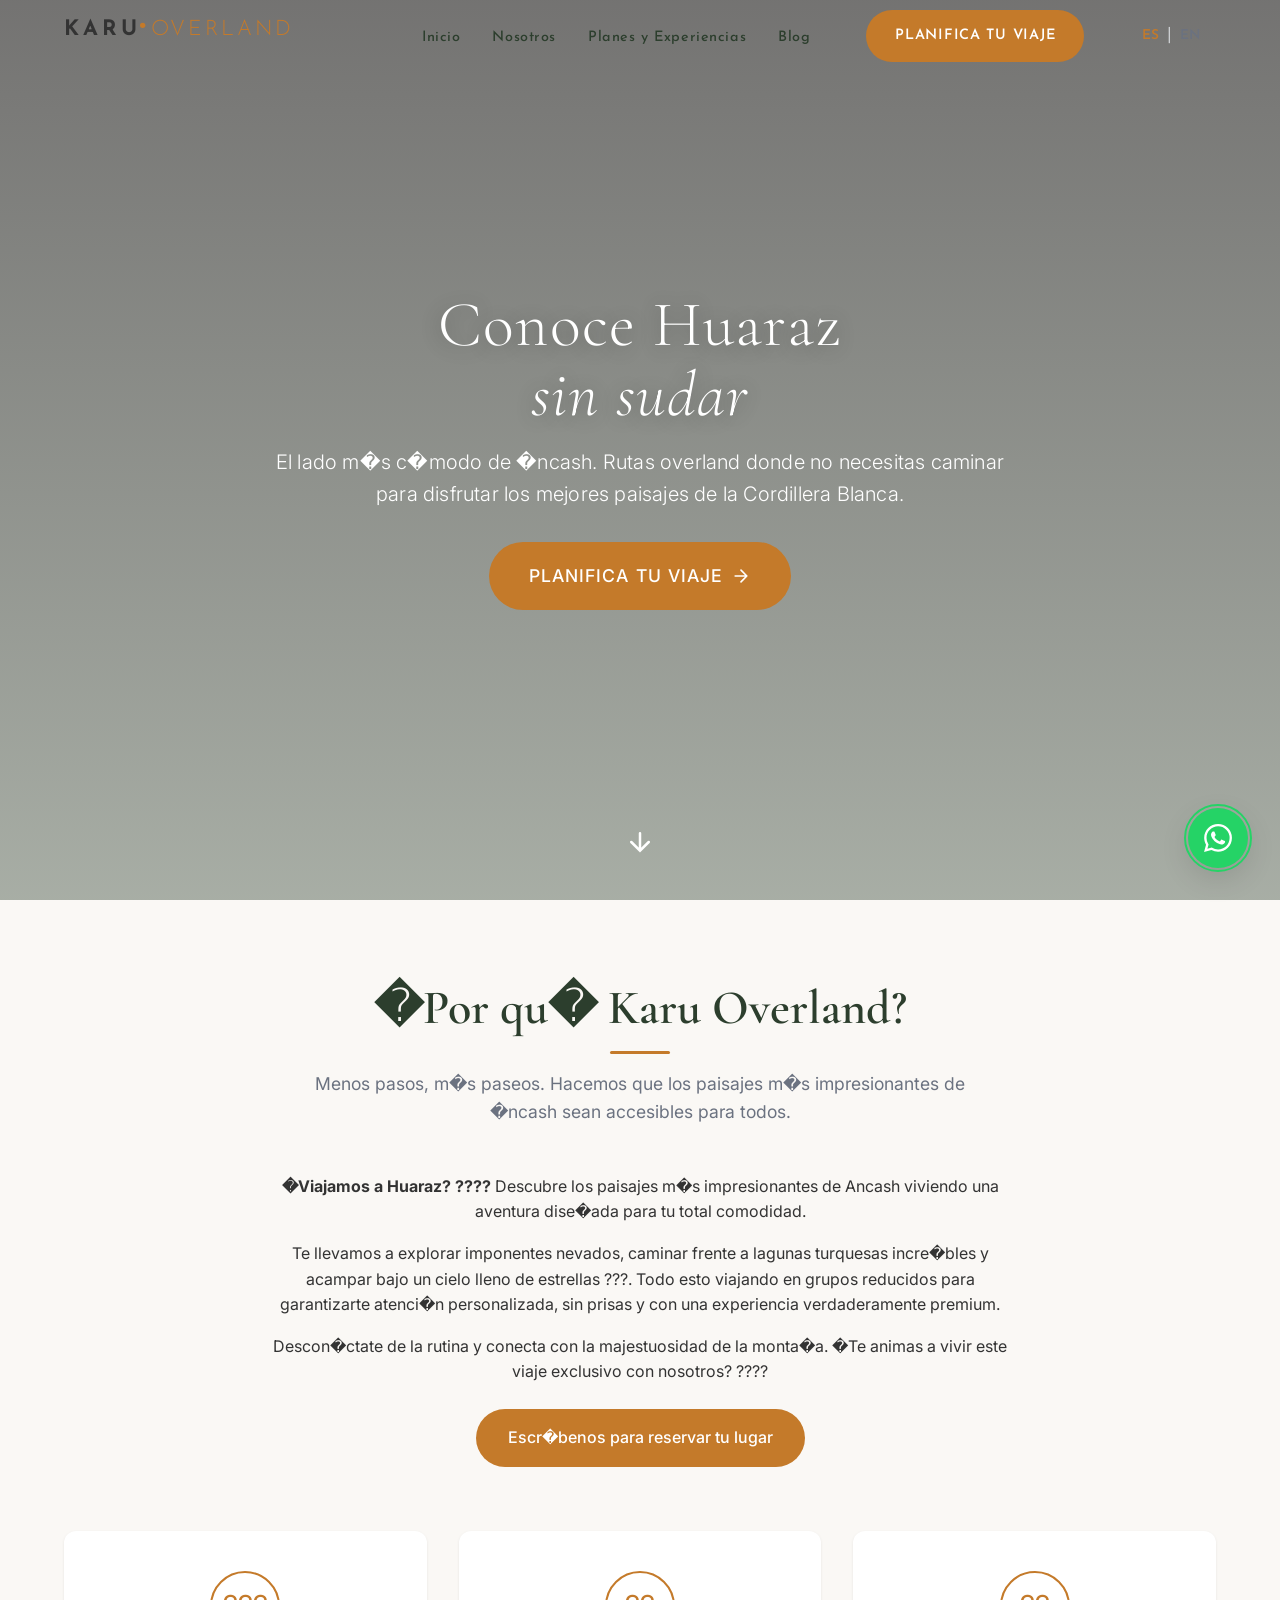
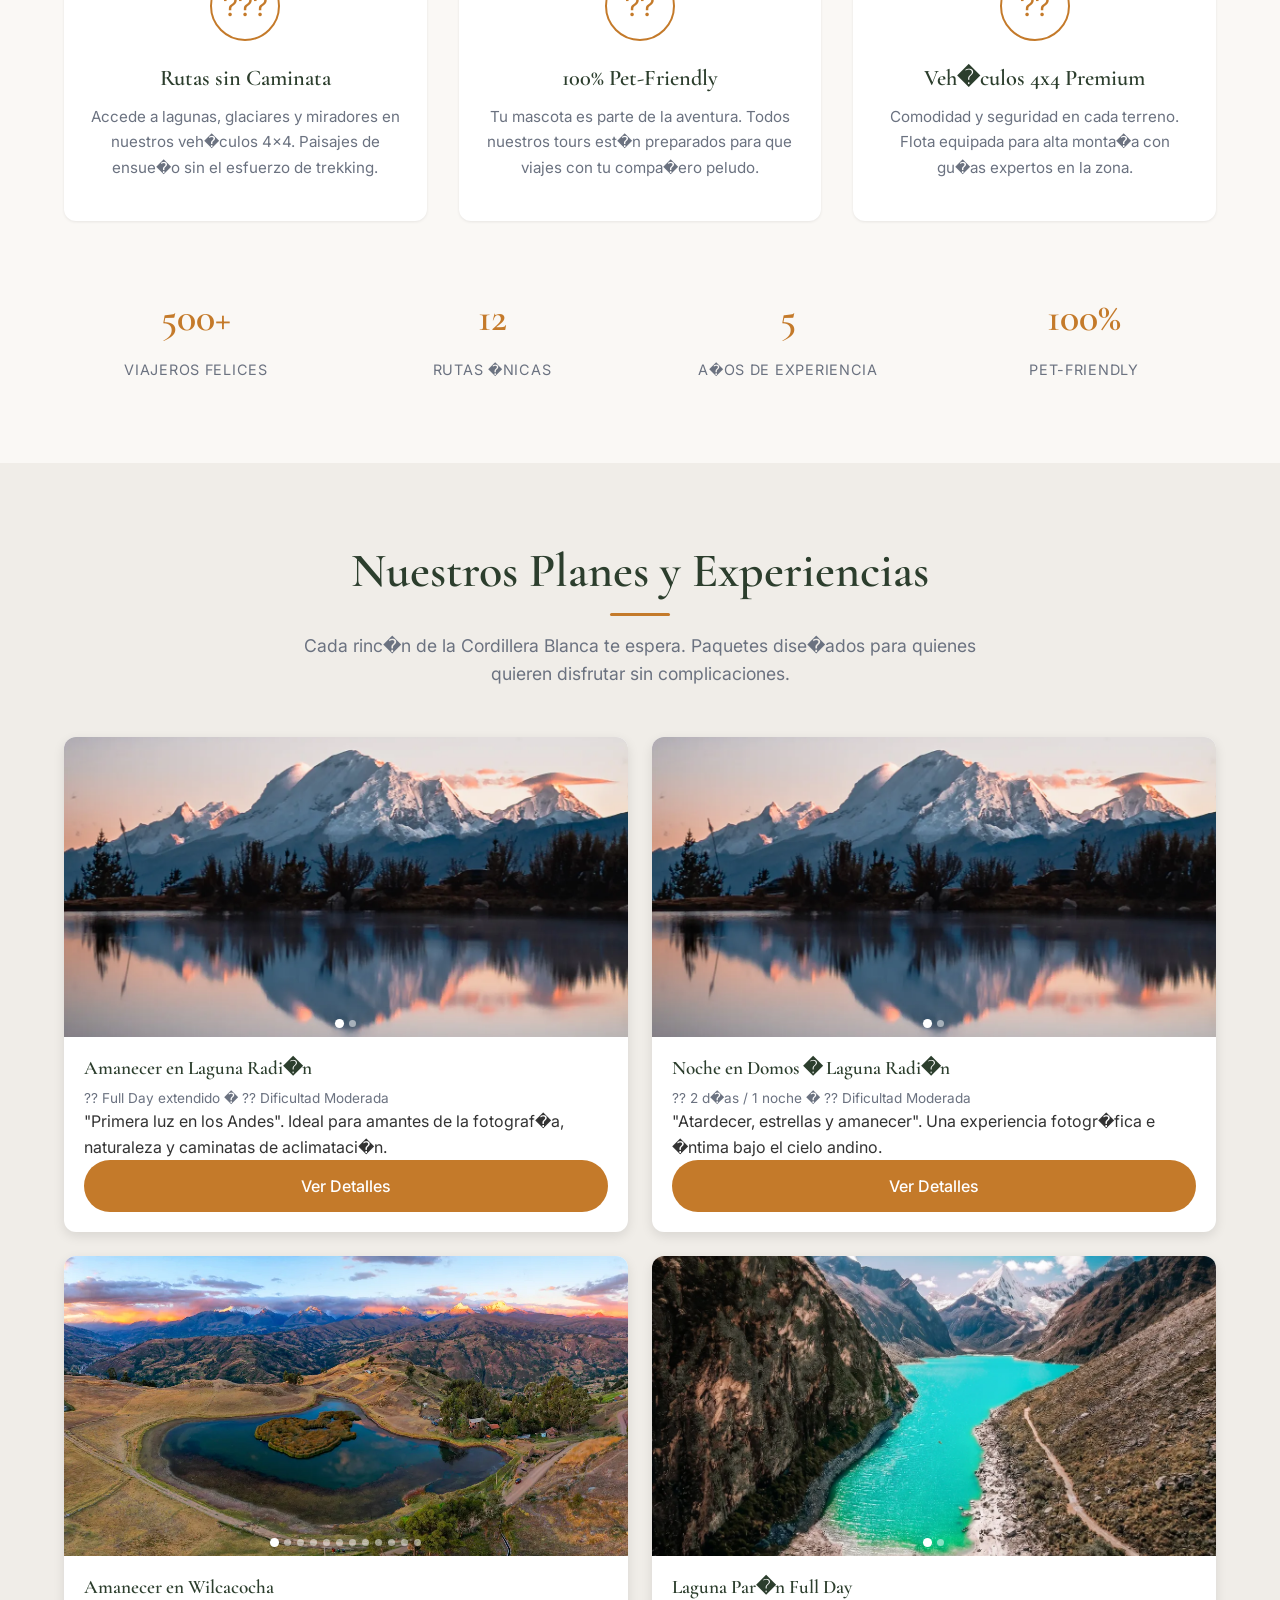
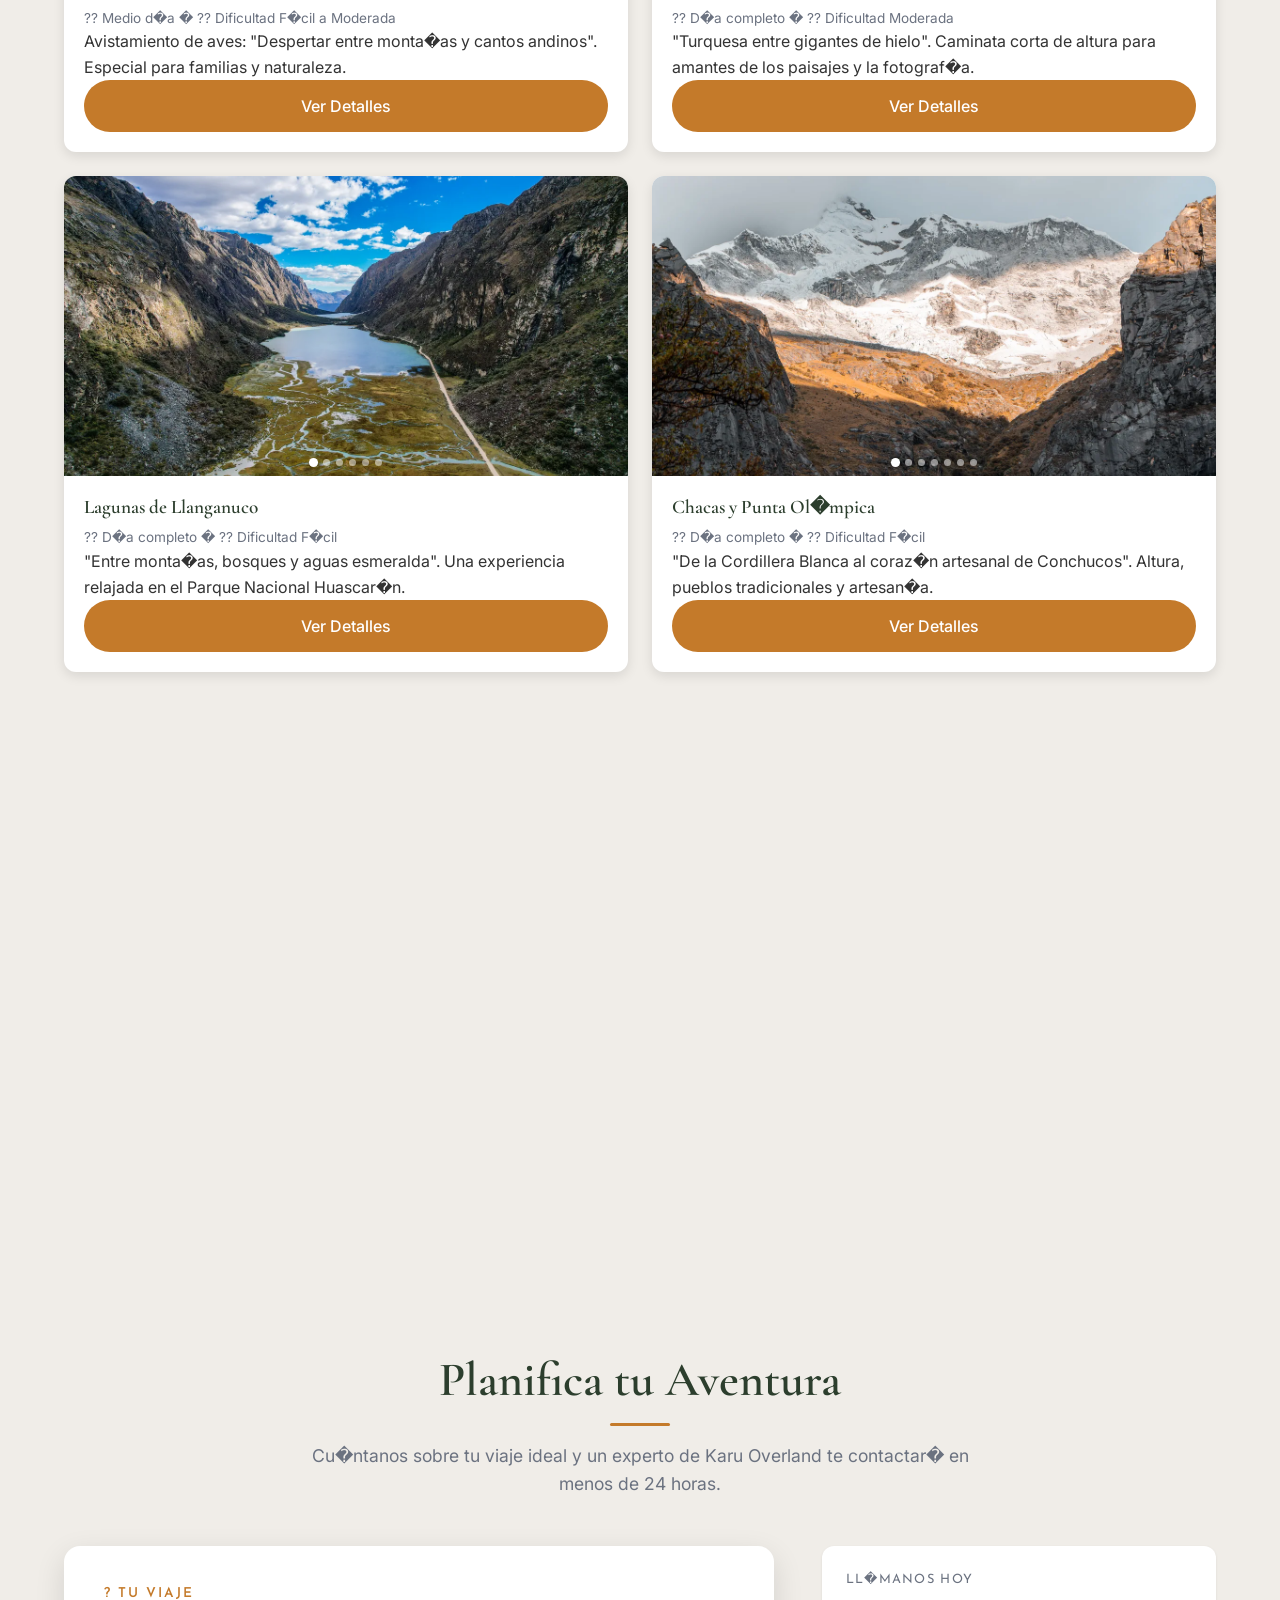
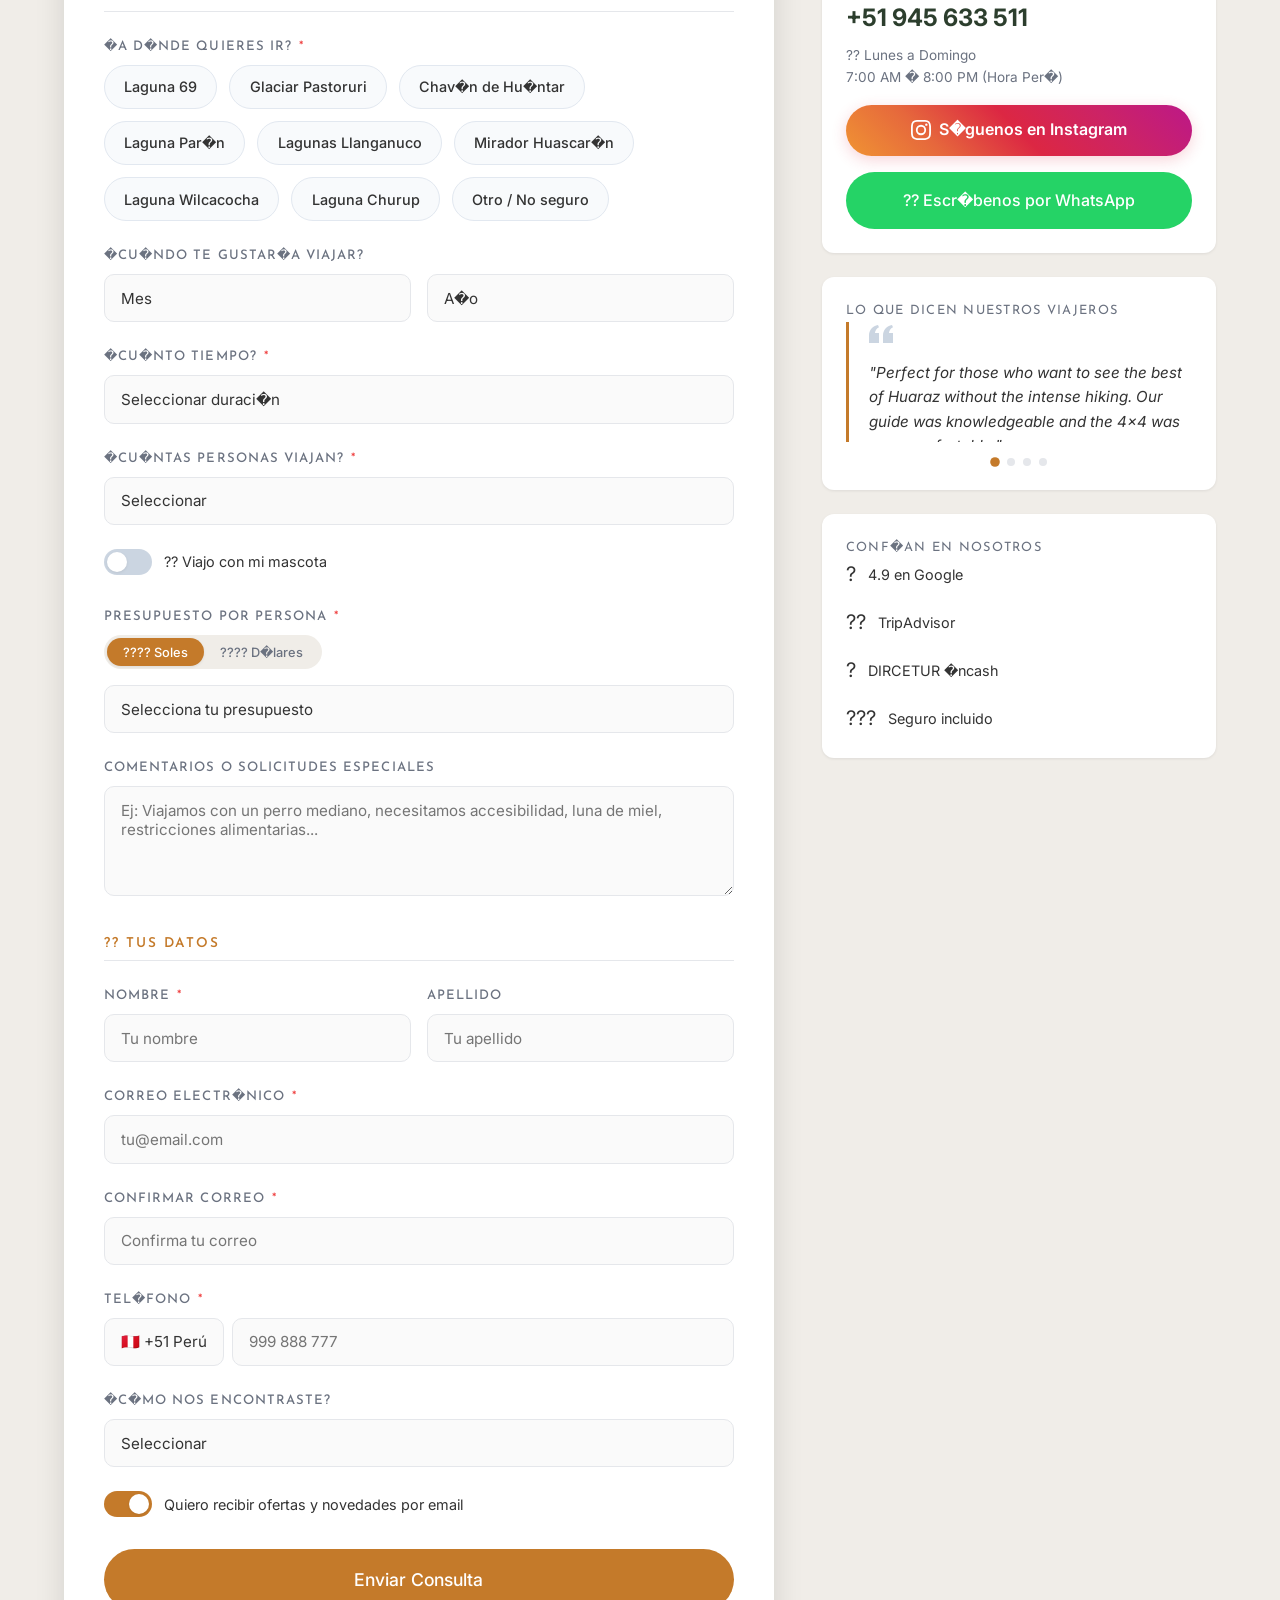
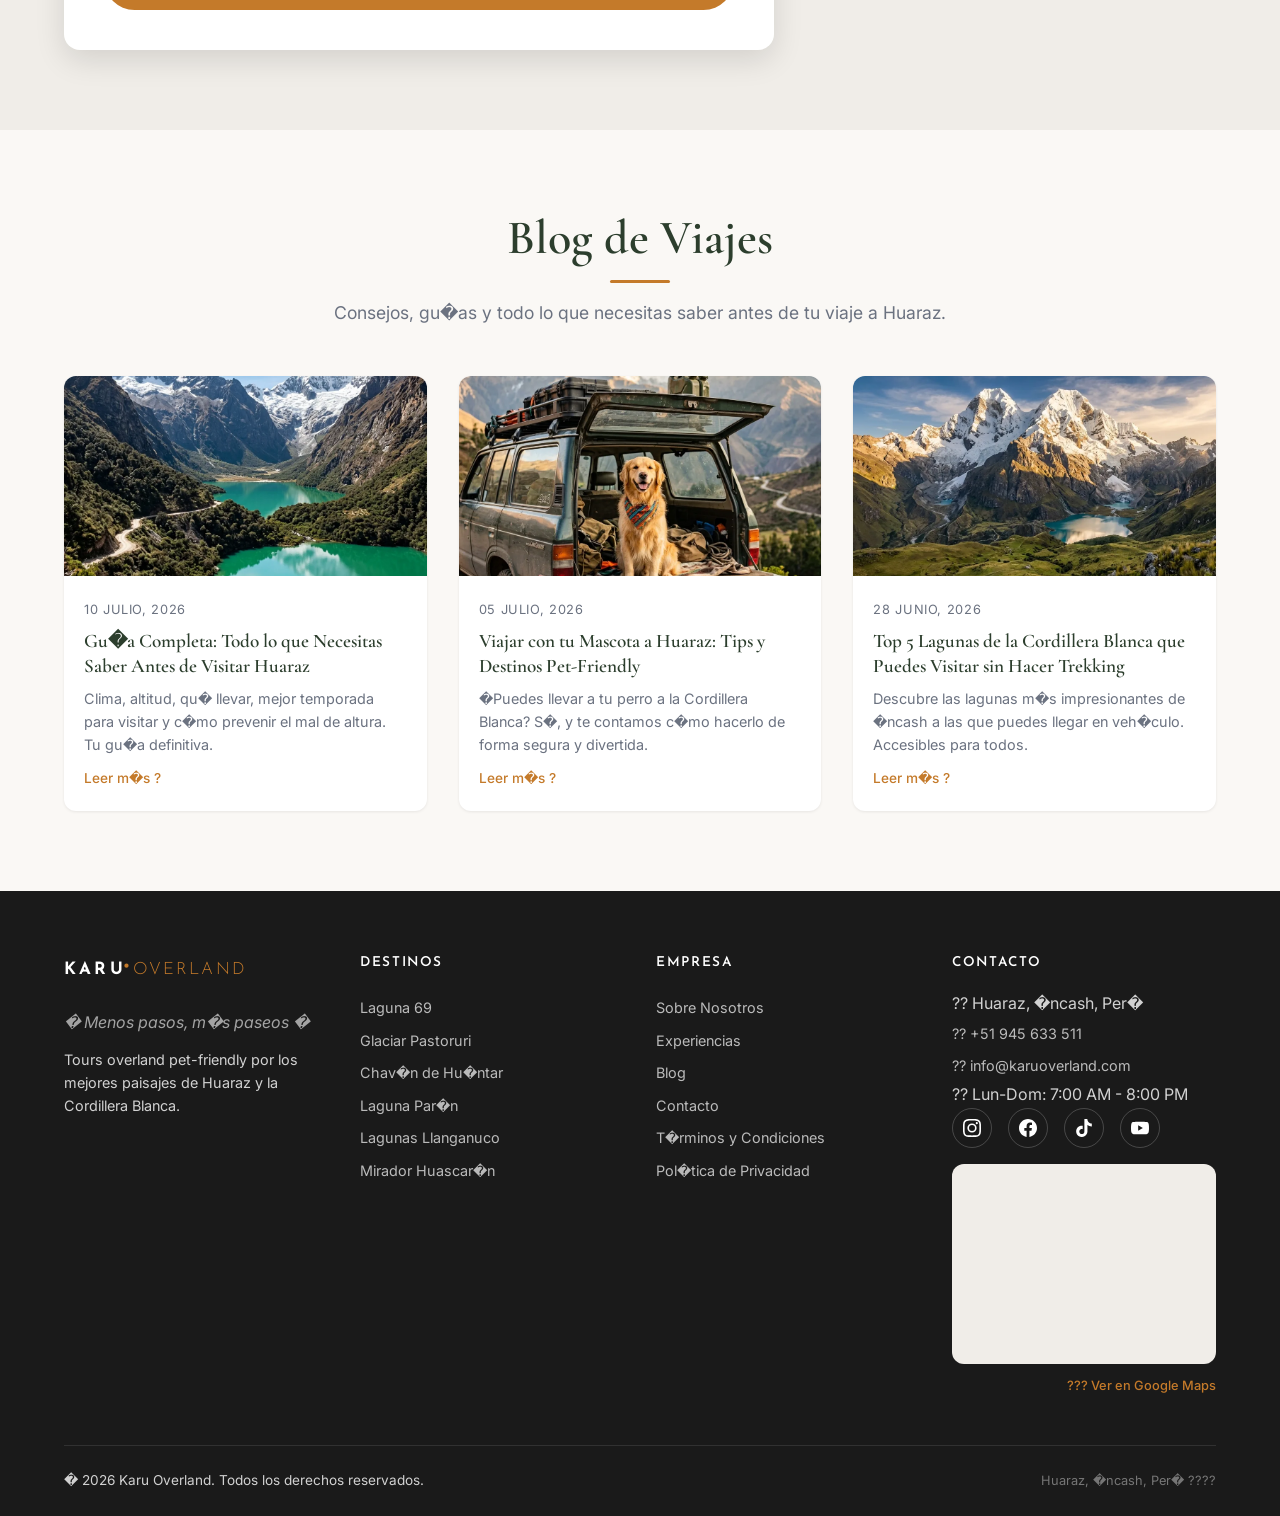
==== index.html @ dc8cc457 "style: Apply mobile pills UX, standardize fonts, modernize Instagram CTA, add professional SVGs" ====
<!DOCTYPE html>
<html lang="es-PE" dir="ltr">
<head>
    <meta charset="UTF-8">
    <meta name="viewport" content="width=device-width, initial-scale=1.0, maximum-scale=5.0">
    <meta http-equiv="X-UA-Compatible" content="IE=edge">

    <!-- ========== SEO B�SICO ========== -->
    <title>Tours en Huaraz y �ncash Pet-Friendly | Karu Overland � Menos Pasos, M�s Paseos</title>
    <meta name="description" content="Descubre Huaraz y la Cordillera Blanca sin esfuerzo. Karu Overland ofrece tours overland pet-friendly en veh�culos 4x4 por los mejores paisajes de �ncash, Per�. Rutas c�modas, experiencias �nicas.">
    <meta name="keywords" content="tours huaraz, turismo ancash, tour pet friendly peru, cordillera blanca, laguna 69, pastoruri, overland peru, karu overland, viajes huaraz">
    <meta name="author" content="Karu Overland">
    <meta name="robots" content="index, follow, max-image-preview:large, max-snippet:-1, max-video-preview:-1">
    <link rel="canonical" href="https://karuoverland.com/">

    <!-- ========== IDIOMAS (hreflang) ========== -->
    <link rel="alternate" hreflang="es-PE" href="https://karuoverland.com/">
    <link rel="alternate" hreflang="en" href="https://karuoverland.com/en/">
    <link rel="alternate" hreflang="x-default" href="https://karuoverland.com/">

    <!-- ========== OPEN GRAPH (Facebook, WhatsApp) ========== -->
    <meta property="og:locale" content="es_PE">
    <meta property="og:type" content="website">
    <meta property="og:title" content="Tours en Huaraz y �ncash Pet-Friendly | Karu Overland">
    <meta property="og:description" content="Menos pasos, m�s paseos. Conoce la Cordillera Blanca sin sudar. Tours overland pet-friendly en veh�culos 4x4 por los mejores paisajes de �ncash.">
    <meta property="og:url" content="https://karuoverland.com/">
    <meta property="og:site_name" content="Karu Overland">
    <meta property="og:image" content="https://karuoverland.com/assets/img/brand/logo-principal.png">
    <meta property="og:image:width" content="1200">
    <meta property="og:image:height" content="630">

    <!-- ========== TWITTER CARD ========== -->
    <meta name="twitter:card" content="summary_large_image">
    <meta name="twitter:title" content="Tours en Huaraz y �ncash Pet-Friendly | Karu Overland">
    <meta name="twitter:description" content="Menos pasos, m�s paseos. Rutas overland c�modas por la Cordillera Blanca.">
    <meta name="twitter:image" content="https://karuoverland.com/assets/img/brand/logo-principal.png">

    <!-- ========== FAVICON ========== -->
    <link rel="icon" type="image/x-icon" href="favicon.ico">
    <link rel="icon" type="image/png" sizes="32x32" href="favicon.ico">
    <link rel="icon" type="image/png" sizes="16x16" href="favicon.ico">
    <link rel="apple-touch-icon" sizes="180x180" href="apple-touch-icon.png">
    <link rel="manifest" href="manifest.json">
    <meta name="theme-color" content="#C47A2A">
    <meta name="apple-mobile-web-app-capable" content="yes">
    <meta name="apple-mobile-web-app-status-bar-style" content="black-translucent">

    <!-- ========== GOOGLE VERIFICATION (placeholder) ========== -->
    <!-- <meta name="google-site-verification" content="TU_C�DIGO_AQU�"> -->
    <!-- <meta name="facebook-domain-verification" content="TU_C�DIGO_AQU�"> -->

    <!-- ========== FONTS (Preconnect + Load) ========== -->
    <link rel="preconnect" href="https://fonts.googleapis.com">
    <link rel="preconnect" href="https://fonts.gstatic.com" crossorigin>
    <link href="https://fonts.googleapis.com/css2?family=Cormorant+Garamond:ital,wght@0,300;0,400;0,500;0,600;1,300;1,400;1,500;1,600&family=Inter:wght@300;400;500;600&family=Josefin+Sans:wght@300;400;500&display=swap" rel="stylesheet">
    
    <!-- FontAwesome para �conos -->
    <link rel="stylesheet" href="https://cdnjs.cloudflare.com/ajax/libs/font-awesome/6.4.0/css/all.min.css">

    <!-- ========== STYLESHEET ========== -->
    <link rel="stylesheet" href="css/style.css">

    <!-- ========== PRELOAD HERO IMAGE ========== -->
    <link rel="preload" as="video" href="assets/video/hero-video.mp4">

    <!-- ========== SCHEMA.ORG STRUCTURED DATA ========== -->
    <script type="application/ld+json">
    {
        "@context": "https://schema.org",
        "@graph": [
            {
                "@type": ["Organization", "TravelAgency"],
                "@id": "https://karuoverland.com/#organization",
                "name": "Karu Overland",
                "alternateName": "Karu Overland Tours",
                "url": "https://karuoverland.com",
                "logo": "https://karuoverland.com/assets/img/brand/logo-principal.png",
                "description": "Viajes, turismo y experiencias 100% pet-friendly en Huaraz, Cordillera Blanca y Callej�n de Huaylas.",
                "slogan": "Menos pasos, m�s paseos",
                "telephone": "+51-XXX-XXX-XXX",
                "areaServed": [
                    {
                        "@type": "AdministrativeArea",
                        "name": "�ncash",
                        "address": { "@type": "PostalAddress", "addressCountry": "PE" }
                    },
                    {
                        "@type": "Country",
                        "name": "Peru"
                    }
                ],
                "knowsAbout": [
                    "Tours en Huaraz",
                    "Turismo en �ncash",
                    "Cordillera Blanca",
                    "Tours Pet-Friendly",
                    "Overland Tours",
                    "Laguna 69",
                    "Pastoruri",
                    "Chav�n de Hu�ntar"
                ],
                "sameAs": [
                    "https://www.instagram.com/karuoverland",
                    "https://www.facebook.com/karuoverland",
                    "https://www.tiktok.com/@karuoverland"
                ]
            },
            {
                "@type": "WebSite",
                "@id": "https://karuoverland.com/#website",
                "url": "https://karuoverland.com/",
                "name": "Karu Overland",
                "publisher": { "@id": "https://karuoverland.com/#organization" },
                "inLanguage": ["es-PE", "en"]
            },
            {
                "@type": "WebPage",
                "@id": "https://karuoverland.com/#webpage",
                "url": "https://karuoverland.com/",
                "name": "Tours en Huaraz y �ncash Pet-Friendly | Karu Overland",
                "description": "Descubre Huaraz y la Cordillera Blanca sin esfuerzo con Karu Overland. Tours overland pet-friendly en 4x4.",
                "isPartOf": { "@id": "https://karuoverland.com/#website" },
                "about": { "@id": "https://karuoverland.com/#organization" },
                "inLanguage": "es-PE"
            },
            {
                "@type": "LocalBusiness",
                "@id": "https://karuoverland.com/#localbusiness",
                "name": "Karu Overland",
                "image": "https://karuoverland.com/assets/img/brand/logo-principal.png",
                "telephone": "+51-XXX-XXX-XXX",
                "address": {
                    "@type": "PostalAddress",
                    "addressLocality": "Huaraz",
                    "addressRegion": "�ncash",
                    "addressCountry": "PE"
                },
                "geo": {
                    "@type": "GeoCoordinates",
                    "latitude": -9.5273,
                    "longitude": -77.5279
                },
                "priceRange": "$$",
                "openingHours": "Mo-Su 07:00-20:00"
            },
            {
                "@type": "TouristTrip",
                "name": "Tour Laguna 69 en 4x4",
                "description": "Visita la ic�nica Laguna 69 con acceso vehicular. Sin necesidad de largas caminatas.",
                "touristType": ["Nature lovers", "Adventure seekers", "Pet owners"],
                "provider": { "@id": "https://karuoverland.com/#organization" }
            }
        ]
    }
    </script>

    <!-- ========== GOOGLE TAG MANAGER (placeholder) ========== -->
    <!-- Descomentar cuando tengas el ID de GTM -->
    <!--
    <script>(function(w,d,s,l,i){w[l]=w[l]||[];w[l].push({'gtm.start':
    new Date().getTime(),event:'gtm.js'});var f=d.getElementsByTagName(s)[0],
    j=d.createElement(s),dl=l!='dataLayer'?'&l='+l:'';j.async=true;j.src=
    'https://www.googletagmanager.com/gtm.js?id='+i+dl;f.parentNode.insertBefore(j,f);
    })(window,document,'script','dataLayer','GTM-XXXXXXX');</script>
    -->

    <!-- ========== META PIXEL (placeholder) ========== -->
    <!--
    <script>
    !function(f,b,e,v,n,t,s){if(f.fbq)return;n=f.fbq=function(){n.callMethod?
    n.callMethod.apply(n,arguments):n.queue.push(arguments)};if(!f._fbq)f._fbq=n;
    n.push=n;n.loaded=!0;n.version='2.0';n.queue=[];t=b.createElement(e);t.async=!0;
    t.src=v;s=b.getElementsByTagName(e)[0];s.parentNode.insertBefore(t,s)}(window,
    document,'script','https://connect.facebook.net/en_US/fbevents.js');
    fbq('init', 'TU_PIXEL_ID');
    fbq('track', 'PageView');
    </script>
    -->
</head>

<body>
    <!-- Google Tag Manager (noscript) placeholder -->
    <!--
    <noscript><iframe src="https://www.googletagmanager.com/ns.html?id=GTM-XXXXXXX"
    height="0" width="0" style="display:none;visibility:hidden"></iframe></noscript>
    -->

    <!-- ========== SCROLL PROGRESS BAR ========== -->
    <div class="scroll-progress" aria-hidden="true"></div>

    <!-- ============================================================
         SECCI�N 0: NAVBAR
    ============================================================= -->
    <nav class="navbar" id="navbar" role="navigation" aria-label="Navegaci�n principal">
        <div class="navbar__container container">
            <!-- Logo -->
            <a href="index.html" class="navbar__logo" aria-label="Karu Overland - Inicio">
                <svg viewBox="0 0 450 60" fill="none" xmlns="http://www.w3.org/2000/svg" class="navbar__logo-svg" width="300" height="40">
                    <text x="0" y="35" font-family="'Josefin Sans', sans-serif" font-size="32" font-weight="700" fill="currentColor" letter-spacing="6">KARU</text>
                    <text x="130" y="35" font-family="'Josefin Sans', sans-serif" font-size="32" font-weight="300" fill="#C47A2A" letter-spacing="4">OVERLAND</text>
                    <circle cx="118" cy="20" r="4" fill="#C47A2A"/>
                </svg>
            </a>

            <!-- Menu Links -->
            <ul class="navbar__menu" id="navbar-menu">
                <li><a href="#inicio">Inicio</a></li>
                <li><a href="#nosotros">Nosotros</a></li>
                <li><a href="#destinos">Planes y Experiencias</a></li>
                <li><a href="#blog">Blog</a></li>
                <li><a href="#contacto" class="navbar__cta btn btn--primary" style="margin-left:1.5rem;">Planifica tu Viaje</a></li>
            </ul>

            <!-- Language Switcher -->
            <div class="lang-switcher">
                <a href="index.html" class="lang-switcher__btn lang-switcher__btn--active" id="lang-es">ES</a>
                <span class="lang-switcher__div">|</span>
                <a href="en/index.html" class="lang-switcher__btn" id="lang-en">EN</a>
            </div>

            <!-- Mobile Toggle -->
            <button class="navbar__toggle" id="navbar-toggle" aria-label="Abrir men�" aria-expanded="false" aria-controls="navbar-menu">
                <span></span>
                <span></span>
                <span></span>
            </button>
        </div>
    </nav>

    <!-- ============================================================
         SECCI�N 1: HERO CON VIDEO DE FONDO
    ============================================================= -->
    <section class="hero" id="inicio" aria-label="Portada principal">
        <!-- Video de fondo -->
        <video id="hero-video" class="hero__video" autoplay muted loop playsinline webkit-playsinline x5-playsinline preload="auto">
            <source src="assets/video/hero-mobile-v5.mp4" type='video/mp4'>
        </video>

        <!-- Overlay con gradiente -->
        <div class="hero__overlay" aria-hidden="true"></div>

        <!-- Contenido del Hero -->
        <div class="hero__content">
            

            <h1 class="hero__title animate-on-scroll delay-1">
                Conoce Huaraz<br><em>sin sudar</em>
            </h1>

            <p class="hero__subtitle animate-on-scroll delay-2">
                El lado m�s c�modo de �ncash. Rutas overland donde no necesitas caminar para disfrutar los mejores paisajes de la Cordillera Blanca.
            </p>

            <div class="animate-on-scroll delay-3">
                <a href="#contacto" class="hero__cta btn btn--primary btn--lg">
                    Planifica tu Viaje
                    <svg width="20" height="20" viewBox="0 0 24 24" fill="none" stroke="currentColor" stroke-width="2" stroke-linecap="round" stroke-linejoin="round"><path d="M5 12h14M12 5l7 7-7 7"/></svg>
                </a>
            </div>
        </div>

        <!-- Indicador de scroll -->
        <div class="hero__scroll-indicator" aria-hidden="true">
            <a href="#nosotros" aria-label="Desplazarse hacia abajo">
                <svg width="30" height="30" viewBox="0 0 24 24" fill="none" stroke="white" stroke-width="2" stroke-linecap="round"><path d="M12 5v14M19 12l-7 7-7-7"/></svg>
            </a>
        </div>
    </section>

    <!-- ============================================================
         SECCI�N 2: PROPUESTA DE VALOR / NOSOTROS
    ============================================================= -->
    <section class="section" id="nosotros" aria-labelledby="nosotros-title">
        <div class="container">
            <div class="section__header">
                <h2 class="section__title" id="nosotros-title">�Por qu� Karu Overland?</h2>
                <p class="section__subtitle">Menos pasos, m�s paseos. Hacemos que los paisajes m�s impresionantes de �ncash sean accesibles para todos.</p>
            </div>
            
            <div class="container container--narrow animate-on-scroll" style="text-align: center; margin-bottom: 4rem;">
                <p><strong>�Viajamos a Huaraz? ????</strong> Descubre los paisajes m�s impresionantes de Ancash viviendo una aventura dise�ada para tu total comodidad.</p>
                <p style="margin-top: 1rem;">Te llevamos a explorar imponentes nevados, caminar frente a lagunas turquesas incre�bles y acampar bajo un cielo lleno de estrellas ???. Todo esto viajando en grupos reducidos para garantizarte atenci�n personalizada, sin prisas y con una experiencia verdaderamente premium.</p>
                <p style="margin-top: 1rem;">Descon�ctate de la rutina y conecta con la majestuosidad de la monta�a. �Te animas a vivir este viaje exclusivo con nosotros? ????</p>
                <a href="#contacto" class="btn btn--primary" style="margin-top: 1.5rem;">Escr�benos para reservar tu lugar</a>
            </div>

            <div class="features__grid">
                <!-- Feature 1 -->
                <div class="features__card animate-on-scroll">
                    <div class="features__icon">???</div>
                    <h3 class="features__title">Rutas sin Caminata</h3>
                    <p class="features__text">Accede a lagunas, glaciares y miradores en nuestros veh�culos 4x4. Paisajes de ensue�o sin el esfuerzo de trekking.</p>
                </div>

                <!-- Feature 2 -->
                <div class="features__card animate-on-scroll delay-1">
                    <div class="features__icon">??</div>
                    <h3 class="features__title">100% Pet-Friendly</h3>
                    <p class="features__text">Tu mascota es parte de la aventura. Todos nuestros tours est�n preparados para que viajes con tu compa�ero peludo.</p>
                </div>

                <!-- Feature 3 -->
                <div class="features__card animate-on-scroll delay-2">
                    <div class="features__icon">??</div>
                    <h3 class="features__title">Veh�culos 4x4 Premium</h3>
                    <p class="features__text">Comodidad y seguridad en cada terreno. Flota equipada para alta monta�a con gu�as expertos en la zona.</p>
                </div>
            </div>

            <!-- Stats -->
            <div class="features__stats animate-on-scroll">
                <div class="features__stat">
                    <span class="features__stat-number" data-count="500" data-suffix="+">0</span>
                    <span class="features__stat-label">Viajeros felices</span>
                </div>
                <div class="features__stat">
                    <span class="features__stat-number" data-count="12">0</span>
                    <span class="features__stat-label">Rutas �nicas</span>
                </div>
                <div class="features__stat">
                    <span class="features__stat-number" data-count="5">0</span>
                    <span class="features__stat-label">A�os de experiencia</span>
                </div>
                <div class="features__stat">
                    <span class="features__stat-number" data-count="100" data-suffix="%">0</span>
                    <span class="features__stat-label">Pet-Friendly</span>
                </div>
            </div>
        </div>
    </section>

    <!-- ============================================================
         SECCI�N 3: DESTINOS / GALER�A
    ============================================================= -->
    <section class="section section--alt" id="destinos" aria-labelledby="destinos-title">
        <div class="container">
            <div class="section__header">
                <h2 class="section__title" id="destinos-title">Nuestros Planes y Experiencias</h2>
                <p class="section__subtitle">Cada rinc�n de la Cordillera Blanca te espera. Paquetes dise�ados para quienes quieren disfrutar sin complicaciones.</p>
            </div>

            <div class="destinations__grid">
                <!-- Paquete 1 -->
                <article class="experiences__card animate-on-scroll">
                    <div class="experiences__image">
                        <img src="assets/img/gallery/radian.webp" alt="Amanecer en Laguna Radi?n" data-lightbox="true" data-title="Amanecer en Laguna Radi?n" data-desc="Primera luz en los Andes. Caminata nocturna con linterna para llegar al amanecer en la laguna." data-difficulty="Moderada" data-duration="Full Day extendido" loading="lazy" width="300" height="200">
  
                    </div>
                    <div class="experiences__content">
                        <h3 class="experiences__title">Amanecer en Laguna Radi�n</h3>
                        <p class="experiences__duration">?? Full Day extendido � ?? Dificultad Moderada</p>
                        <p class="experiences__text">"Primera luz en los Andes". Ideal para amantes de la fotograf�a, naturaleza y caminatas de aclimataci�n.</p>
                        <button class="btn btn--primary btn--full mt-2" data-package-id="pkg-1" onclick="openPackageModal('pkg-1')">Ver Detalles</button>
                    </div>
                </article>

                <!-- Paquete 2 -->
                <article class="experiences__card animate-on-scroll delay-1">
                    <div class="experiences__image">
                        <img src="assets/img/gallery/radian-domos.webp" alt="Noche en Domos - Laguna Radi?n" data-lightbox="true" data-title="Noche en Domos - Laguna Radi?n" data-desc="Atardecer, estrellas y amanecer. Experiencia fotogr?fica e ?ntima bajo el cielo andino." data-difficulty="Moderada" data-duration="2 d?as / 1 noche" loading="lazy" width="300" height="200">
  
                    </div>
                    <div class="experiences__content">
                        <h3 class="experiences__title">Noche en Domos � Laguna Radi�n</h3>
                        <p class="experiences__duration">?? 2 d�as / 1 noche � ?? Dificultad Moderada</p>
                        <p class="experiences__text">"Atardecer, estrellas y amanecer". Una experiencia fotogr�fica e �ntima bajo el cielo andino.</p>
                        <button class="btn btn--primary btn--full mt-2" data-package-id="pkg-2" onclick="openPackageModal('pkg-2')">Ver Detalles</button>
                    </div>
                </article>

                <!-- Paquete 3 -->
                <article class="experiences__card animate-on-scroll delay-2">
                    <div class="experiences__image">
                        <img src="assets/img/gallery/wilcacocha.webp" alt="Amanecer en Wilcacocha" data-lightbox="true" data-title="Amanecer en Wilcacocha" data-desc="Sube en 4x4 y contempla el amanecer sobre Huaraz y el Huascar?n desde la laguna mirador." data-difficulty="F?cil a Moderada" data-duration="Medio d?a" loading="lazy" width="300" height="200">
  
                    </div>
                    <div class="experiences__content">
                        <h3 class="experiences__title">Amanecer en Wilcacocha</h3>
                        <p class="experiences__duration">?? Medio d�a � ?? Dificultad F�cil a Moderada</p>
                        <p class="experiences__text">Avistamiento de aves: "Despertar entre monta�as y cantos andinos". Especial para familias y naturaleza.</p>
                        <button class="btn btn--primary btn--full mt-2" data-package-id="pkg-3" onclick="openPackageModal('pkg-3')">Ver Detalles</button>
                    </div>
                </article>

                <!-- Paquete 4 -->
                <article class="experiences__card animate-on-scroll delay-3">
                    <div class="experiences__image">
                        <img src="assets/img/gallery/paron.webp" alt="Laguna Par?n Full Day" data-lightbox="true" data-title="Laguna Par?n Full Day" data-desc="La laguna m?s grande de la Cordillera Blanca, rodeada de nevados imponentes." data-difficulty="Moderada" data-duration="D?a completo" loading="lazy" width="300" height="200">
  
                    </div>
                    <div class="experiences__content">
                        <h3 class="experiences__title">Laguna Par�n Full Day</h3>
                        <p class="experiences__duration">?? D�a completo � ?? Dificultad Moderada</p>
                        <p class="experiences__text">"Turquesa entre gigantes de hielo". Caminata corta de altura para amantes de los paisajes y la fotograf�a.</p>
                        <button class="btn btn--primary btn--full mt-2" data-package-id="pkg-4" onclick="openPackageModal('pkg-4')">Ver Detalles</button>
                    </div>
                </article>

                <!-- Paquete 5 -->
                <article class="experiences__card animate-on-scroll">
                    <div class="experiences__image">
                        <img src="assets/img/gallery/llanganuco.webp" alt="Lagunas de Llanganuco" data-lightbox="true" data-title="Lagunas de Llanganuco" data-desc="Dos lagunas esmeralda custodiadas por el Huascar?n, en el coraz?n del Parque Nacional." data-difficulty="F?cil" data-duration="D?a completo" loading="lazy" width="300" height="200">
  
                    </div>
                    <div class="experiences__content">
                        <h3 class="experiences__title">Lagunas de Llanganuco</h3>
                        <p class="experiences__duration">?? D�a completo � ?? Dificultad F�cil</p>
                        <p class="experiences__text">"Entre monta�as, bosques y aguas esmeralda". Una experiencia relajada en el Parque Nacional Huascar�n.</p>
                        <button class="btn btn--primary btn--full mt-2" data-package-id="pkg-5" onclick="openPackageModal('pkg-5')">Ver Detalles</button>
                    </div>
                </article>

                <!-- Paquete 6 -->
                <article class="experiences__card animate-on-scroll delay-1">
                    <div class="experiences__image">
                        <img src="assets/img/gallery/chacas.webp" alt="Chacas y Punta Ol?mpica" data-lightbox="true" data-title="Chacas y Punta Ol?mpica" data-desc="Atraviesa el t?nel m?s alto del mundo y descubre la hermosa ciudad artesanal de Chacas." data-difficulty="F?cil" data-duration="D?a completo" loading="lazy" width="300" height="200">
  
                    </div>
                    <div class="experiences__content">
                        <h3 class="experiences__title">Chacas y Punta Ol�mpica</h3>
                        <p class="experiences__duration">?? D�a completo � ?? Dificultad F�cil</p>
                        <p class="experiences__text">"De la Cordillera Blanca al coraz�n artesanal de Conchucos". Altura, pueblos tradicionales y artesan�a.</p>
                        <button class="btn btn--primary btn--full mt-2" data-package-id="pkg-6" onclick="openPackageModal('pkg-6')">Ver Detalles</button>
                    </div>
                </article>

                <!-- Paquete 7 -->
                <article class="experiences__card animate-on-scroll delay-2">
                    <div class="experiences__image">
                        <img src="assets/img/gallery/yanarraju.webp" alt="City Tour Huaraz + Palestra" data-lightbox="true" data-title="City Tour Huaraz + Palestra" data-desc="Conoce los atractivos de Huaraz y desaf?ate a escalar en la palestra de Willkacocha." data-difficulty="F?cil a Moderada" data-duration="Medio d?a extendido" loading="lazy" width="300" height="200">
  
                    </div>
                    <div class="experiences__content">
                        <h3 class="experiences__title">City Tour Huaraz + Palestra</h3>
                        <p class="experiences__duration">?? Medio d�a extendido � ?? F�cil a Moderada</p>
                        <p class="experiences__text">"Ciudad, comunidad y aventura vertical". Cultura urbana, historia y escalada en palestra.</p>
                        <button class="btn btn--primary btn--full mt-2" data-package-id="pkg-7" onclick="openPackageModal('pkg-7')">Ver Detalles</button>
                    </div>
                </article>

                <!-- Paquete 8 -->
                <article class="experiences__card animate-on-scroll delay-3">
                    <div class="experiences__image">
                        <img src="assets/img/gallery/pukaventana.webp" alt="City Tour + Cuatrimotos" data-lightbox="true" data-title="City Tour + Cuatrimotos" data-desc="Adrenalina y paisajes: recorre las afueras de Huaraz en cuatrimoto con vistas espectaculares." data-difficulty="F?cil" data-duration="Medio d?a extendido" loading="lazy" width="300" height="200">
  
                    </div>
                    <div class="experiences__content">
                        <h3 class="experiences__title">City Tour + Cuatrimotos</h3>
                        <p class="experiences__duration">?? Medio d�a extendido � ?? F�cil</p>
                        <p class="experiences__text">"Ciudad, altura y aventura". Conoce Huaraz de forma cultural y cierra con cuatrimotos en Pukaventana.</p>
                        <button class="btn btn--primary btn--full mt-2" data-package-id="pkg-8" onclick="openPackageModal('pkg-8')">Ver Detalles</button>
                    </div>
                </article>
            </div>
        </div>
    </section>

    <!-- ============================================================
         SECCI�N 5: FORMULARIO DE CONSULTA + SIDEBAR (Estilo Black Tomato)
    ============================================================= -->
    <section class="section section--alt" id="contacto" aria-labelledby="contacto-title">
        <div class="container">
            <div class="section__header">
                <h2 class="section__title" id="contacto-title">Planifica tu Aventura</h2>
                <p class="section__subtitle">Cu�ntanos sobre tu viaje ideal y un experto de Karu Overland te contactar� en menos de 24 horas.</p>
            </div>

            <div class="enquiry__container">
                <!-- ========== COLUMNA IZQUIERDA: FORMULARIO ========== -->
                <div class="enquiry__form">
                    <form id="enquiry-form" novalidate>
                        <!-- Honeypot (anti-spam, oculto por CSS) -->
                        <div class="honeypot" aria-hidden="true">
                            <label for="website">Website</label>
                            <input type="text" name="website" id="website" tabindex="-1" autocomplete="off">
                        </div>

                        <!-- === SECCI�N: TU VIAJE === -->
                        <h3 class="enquiry__section-title">? Tu Viaje</h3>

                        <!-- Destino -->
                        <div class="form-group">
                            <label class="form-group__label" for="destination">
                                �A d�nde quieres ir? <span class="required">*</span>
                            </label>
                                                        <div class="pills-group" id="destination-group">
                                <label class="pill-checkbox"><input type="checkbox" name="destination" value="laguna-69"><span>Laguna 69</span></label>
                                <label class="pill-checkbox"><input type="checkbox" name="destination" value="pastoruri"><span>Glaciar Pastoruri</span></label>
                                <label class="pill-checkbox"><input type="checkbox" name="destination" value="chavin"><span>Chav�n de Hu�ntar</span></label>
                                <label class="pill-checkbox"><input type="checkbox" name="destination" value="paron"><span>Laguna Par�n</span></label>
                                <label class="pill-checkbox"><input type="checkbox" name="destination" value="llanganuco"><span>Lagunas Llanganuco</span></label>
                                <label class="pill-checkbox"><input type="checkbox" name="destination" value="huascaran"><span>Mirador Huascar�n</span></label>
                                <label class="pill-checkbox"><input type="checkbox" name="destination" value="wilcacocha"><span>Laguna Wilcacocha</span></label>
                                <label class="pill-checkbox"><input type="checkbox" name="destination" value="lago-churup"><span>Laguna Churup</span></label>
                                <label class="pill-checkbox"><input type="checkbox" name="destination" value="otro"><span>Otro / No seguro</span></label>
                            </div>
                            <p class="form-group__error" id="destination-error">Selecciona al menos un destino</p>
                        </div>

                        <!-- Fecha: Mes + A�o -->
                        <div class="form-group__row">
                            <div class="form-group">
                                <label class="form-group__label" for="travel-month">�Cu�ndo te gustar�a viajar?</label>
                                <select class="form-group__select" id="travel-month" name="travel_month">
                                    <option value="">Mes</option>
                                    <option value="01">Enero</option>
                                    <option value="02">Febrero</option>
                                    <option value="03">Marzo</option>
                                    <option value="04">Abril</option>
                                    <option value="05">Mayo</option>
                                    <option value="06">Junio</option>
                                    <option value="07">Julio</option>
                                    <option value="08">Agosto</option>
                                    <option value="09">Septiembre</option>
                                    <option value="10">Octubre</option>
                                    <option value="11">Noviembre</option>
                                    <option value="12">Diciembre</option>
                                </select>
                            </div>
                            <div class="form-group">
                                <label class="form-group__label" for="travel-year">&nbsp;</label>
                                <select class="form-group__select" id="travel-year" name="travel_year">
                                    <option value="">A�o</option>
                                    <option value="2026">2026</option>
                                    <option value="2027">2027</option>
                                    <option value="2028">2028</option>
                                </select>
                            </div>
                        </div>

                        <!-- Duraci�n -->
                        <div class="form-group">
                            <label class="form-group__label" for="duration">�Cu�nto tiempo? <span class="required">*</span></label>
                            <select class="form-group__select" id="duration" name="duration" required>
                                <option value="">Seleccionar duraci�n</option>
                                <option value="half-day">Medio d�a</option>
                                <option value="full-day">1 d�a completo</option>
                                <option value="2-days">2 d�as / 1 noche</option>
                                <option value="3-days">3 d�as / 2 noches</option>
                                <option value="custom">M�s tiempo / Personalizado</option>
                            </select>
                        </div>

                        <!-- Viajeros -->
                        <div class="form-group">
                            <label class="form-group__label" for="travelers">�Cu�ntas personas viajan? <span class="required">*</span></label>
                            <select class="form-group__select" id="travelers" name="travelers" required>
                                <option value="">Seleccionar</option>
                                <option value="1">1 persona</option>
                                <option value="2">2 personas</option>
                                <option value="3">3 personas</option>
                                <option value="4">4 personas</option>
                                <option value="5">5 personas</option>
                                <option value="6">6 personas</option>
                                <option value="7-10">7 a 10 personas</option>
                                <option value="10+">M�s de 10 personas</option>
                            </select>
                            <p class="form-group__error" id="travelers-error">Selecciona el n�mero de viajeros</p>
                        </div>

                        <!-- �Viaja con mascota? -->
                        <div class="form-group">
                            <label class="toggle">
                                <input type="checkbox" name="pet_friendly" id="pet-friendly">
                                <span class="toggle__switch"></span>
                                <span class="toggle__label">?? Viajo con mi mascota</span>
                            </label>
                        </div>

                        <!-- Presupuesto -->
                        <div class="form-group">
                            <label class="form-group__label" for="budget">
                                Presupuesto por persona <span class="required">*</span>
                            </label>
                            <div class="currency-toggle">
                                <button type="button" class="currency-toggle__btn currency-toggle__btn--active" data-currency="PEN">???? Soles</button>
                                <button type="button" class="currency-toggle__btn" data-currency="USD">???? D�lares</button>
                            </div>
                            <select class="form-group__select" id="budget" name="budget" required>
                                <option value="">Seleccionar rango</option>
                                <option value="100-300">S/ 100 � S/ 300</option>
                                <option value="300-600">S/ 300 � S/ 600</option>
                                <option value="600-1000">S/ 600 � S/ 1,000</option>
                                <option value="1000+">S/ 1,000+</option>
                            </select>
                            <p class="form-group__error" id="budget-error">Selecciona un rango de presupuesto</p>
                        </div>

                        <!-- Comentarios -->
                        <div class="form-group">
                            <label class="form-group__label" for="comments">Comentarios o solicitudes especiales</label>
                            <textarea class="form-group__textarea" id="comments" name="comments" placeholder="Ej: Viajamos con un perro mediano, necesitamos accesibilidad, luna de miel, restricciones alimentarias..." rows="4"></textarea>
                        </div>

                        <!-- === SECCI�N: TUS DATOS === -->
                        <h3 class="enquiry__section-title">?? Tus Datos</h3>

                        <!-- Nombre + Apellido -->
                        <div class="form-group__row">
                            <div class="form-group">
                                <label class="form-group__label" for="name">Nombre <span class="required">*</span></label>
                                <input class="form-group__input" type="text" id="name" name="name" placeholder="Tu nombre" required minlength="2" autocomplete="given-name">
                                <p class="form-group__error" id="name-error">Ingresa tu nombre (m�nimo 2 caracteres)</p>
                            </div>
                            <div class="form-group">
                                <label class="form-group__label" for="lastname">Apellido</label>
                                <input class="form-group__input" type="text" id="lastname" name="lastname" placeholder="Tu apellido" autocomplete="family-name">
                            </div>
                        </div>

                        <!-- Email -->
                        <div class="form-group">
                            <label class="form-group__label" for="email">Correo electr�nico <span class="required">*</span></label>
                            <input class="form-group__input" type="email" id="email" name="email" placeholder="tu@email.com" required autocomplete="email">
                            <p class="form-group__error" id="email-error">Ingresa un correo electr�nico v�lido</p>
                        </div>

                        <!-- Confirmar Email -->
                        <div class="form-group">
                            <label class="form-group__label" for="email-confirm">Confirmar correo <span class="required">*</span></label>
                            <input class="form-group__input" type="email" id="email-confirm" name="email_confirm" placeholder="Confirma tu correo" required>
                            <p class="form-group__error" id="email-confirm-error">Los correos electr�nicos no coinciden</p>
                        </div>

                        <!-- Tel�fono con c�digo de pa�s -->
                        <div class="form-group">
                            <label class="form-group__label" for="phone">Tel�fono <span class="required">*</span></label>
                            <div class="form-group--phone">
                                <select class="form-group__select form-group__country-code" id="country-code" name="country_code" aria-label="C�digo de pa�s">
                                    <!-- Poblado din�micamente por form-handler.js -->
                                    <option value="+51">???? +51</option>
                                </select>
                                <input class="form-group__input" type="tel" id="phone" name="phone" placeholder="999 888 777" required autocomplete="tel-national">
                            </div>
                            <p class="form-group__error" id="phone-error">Ingresa un n�mero de tel�fono v�lido</p>
                        </div>

                        <!-- �C�mo nos encontraste? -->
                        <div class="form-group">
                            <label class="form-group__label" for="source">�C�mo nos encontraste?</label>
                            <select class="form-group__select" id="source" name="source">
                                <option value="">Seleccionar</option>
                                <option value="google">B�squeda en Google</option>
                                <option value="instagram">Instagram</option>
                                <option value="facebook">Facebook</option>
                                <option value="tiktok">TikTok</option>
                                <option value="youtube">YouTube</option>
                                <option value="recomendacion">Recomendaci�n de un amigo</option>
                                <option value="tripadvisor">TripAdvisor</option>
                                <option value="otro">Otro</option>
                            </select>
                        </div>

                        <!-- Newsletter -->
                        <div class="form-group">
                            <label class="toggle">
                                <input type="checkbox" name="newsletter" id="newsletter" checked>
                                <span class="toggle__switch"></span>
                                <span class="toggle__label">Quiero recibir ofertas y novedades por email</span>
                            </label>
                        </div>

                        <!-- Mensajes de �xito/error -->
                        <div id="form-success" class="form-message form-message--success" hidden>
                            <p>?? �Gracias por tu inter�s! Un experto de Karu Overland te contactar� en las pr�ximas 24 horas.</p>
                        </div>
                        <div id="form-error" class="form-message form-message--error" hidden>
                            <p>? Hubo un error al enviar. Intenta de nuevo o cont�ctanos por WhatsApp.</p>
                        </div>

                        <!-- Bot�n Submit -->
                        <button type="submit" class="btn btn--primary btn--lg btn--full" id="submit-btn">
                            <span id="submit-text">Enviar Consulta</span>
                            <span id="submit-spinner" hidden>Enviando...</span>
                        </button>

                        <!-- Draft indicator -->
                        <p class="form-draft-indicator" id="draft-indicator" hidden>
                            <small>?? Borrador guardado � <a href="#" class="clear-draft">Borrar borrador</a></small>
                        </p>
                    </form>
                </div>

                <!-- ========== COLUMNA DERECHA: SIDEBAR DE CONFIANZA ========== -->
                <aside class="enquiry__sidebar">
                    <!-- Contacto Directo -->
                    <div class="sidebar__block">
                        <p class="sidebar__contact-title">Ll�manos hoy</p>
                        <a href="tel:+51945633511" class="sidebar__phone" id="phone-cta">+51 945 633 511</a>
                        <p class="sidebar__hours">
                            ?? Lunes a Domingo<br>
                            7:00 AM � 8:00 PM (Hora Per�)
                        </p>
                                                <a href="https://www.instagram.com/karuoverland" target="_blank" rel="noopener" class="btn-instagram">
                            <svg width="20" height="20" viewBox="0 0 24 24" fill="currentColor"><path d="M12 2.163c3.204 0 3.584.012 4.85.07 3.252.148 4.771 1.691 4.919 4.919.058 1.265.069 1.645.069 4.849 0 3.205-.012 3.584-.069 4.849-.149 3.225-1.664 4.771-4.919 4.919-1.266.058-1.644.07-4.85.07-3.204 0-3.584-.012-4.849-.07-3.26-.149-4.771-1.699-4.919-4.92-.058-1.265-.07-1.644-.07-4.849 0-3.204.013-3.583.07-4.849.149-3.227 1.664-4.771 4.919-4.919 1.266-.057 1.645-.069 4.849-.069zM12 0C8.741 0 8.333.014 7.053.072 2.695.272.273 2.69.073 7.052.014 8.333 0 8.741 0 12c0 3.259.014 3.668.072 4.948.2 4.358 2.618 6.78 6.98 6.98C8.333 23.986 8.741 24 12 24c3.259 0 3.668-.014 4.948-.072 4.354-.2 6.782-2.618 6.979-6.98.059-1.28.073-1.689.073-4.948 0-3.259-.014-3.667-.072-4.947-.196-4.354-2.617-6.78-6.979-6.98C15.668.014 15.259 0 12 0zm0 5.838a6.162 6.162 0 100 12.324 6.162 6.162 0 000-12.324zM12 16a4 4 0 110-8 4 4 0 010 8zm6.406-11.845a1.44 1.44 0 100 2.881 1.44 1.44 0 000-2.881z"/></svg>
                            S�guenos en Instagram
                        </a>
                        <a href="https://wa.me/51945633511?text=Hola%20Karu%20Overland%2C%20quiero%20informaci�n%20sobre%20sus%20tours" class="btn btn--whatsapp btn--full" target="_blank" rel="noopener">
                            ?? Escr�benos por WhatsApp
                        </a>
                    </div>

                    <!-- Testimonios -->
                    <div class="sidebar__block">
                        <p class="sidebar__contact-title">Lo que dicen nuestros viajeros</p>
                        <div class="testimonials">
                            <div class="testimonials__item testimonials__item--active">
                                                                  <blockquote class="testimonials__quote">
                                      <svg class="quote-icon" width="24" height="24" viewBox="0 0 24 24" fill="currentColor" style="color: #cbd5e1; margin-bottom: 0.5rem;"><path d="M14.017 21v-7.391c0-5.704 3.731-9.57 8.983-10.609l.995 2.151c-2.432.917-3.995 3.638-3.995 5.849h4v10h-9.983zm-14.017 0v-7.391c0-5.704 3.748-9.57 9-10.609l.996 2.151c-2.433.917-3.996 3.638-3.996 5.849h3.983v10h-9.983z"/></svg><br>
                                      "Incre�ble experiencia. Pudimos llevar a nuestra perrita y ella disfrut� tanto como nosotros. Las vistas de la Cordillera Blanca son impresionantes."
                                  </blockquote>
                                  <div class="testimonials__footer" style="display:flex; flex-direction:column; gap:4px; margin-top:8px;">
                                      <div class="stars" style="color:#fbbf24;">
                                          <svg width="16" height="16" viewBox="0 0 24 24" fill="currentColor"><path d="M12 .587l3.668 7.568 8.332 1.151-6.064 5.828 1.48 8.279-7.416-3.967-7.417 3.967 1.481-8.279-6.064-5.828 8.332-1.151z"/></svg>
                                          <svg width="16" height="16" viewBox="0 0 24 24" fill="currentColor"><path d="M12 .587l3.668 7.568 8.332 1.151-6.064 5.828 1.48 8.279-7.416-3.967-7.417 3.967 1.481-8.279-6.064-5.828 8.332-1.151z"/></svg>
                                          <svg width="16" height="16" viewBox="0 0 24 24" fill="currentColor"><path d="M12 .587l3.668 7.568 8.332 1.151-6.064 5.828 1.48 8.279-7.416-3.967-7.417 3.967 1.481-8.279-6.064-5.828 8.332-1.151z"/></svg>
                                          <svg width="16" height="16" viewBox="0 0 24 24" fill="currentColor"><path d="M12 .587l3.668 7.568 8.332 1.151-6.064 5.828 1.48 8.279-7.416-3.967-7.417 3.967 1.481-8.279-6.064-5.828 8.332-1.151z"/></svg>
                                          <svg width="16" height="16" viewBox="0 0 24 24" fill="currentColor"><path d="M12 .587l3.668 7.568 8.332 1.151-6.064 5.828 1.48 8.279-7.416-3.967-7.417 3.967 1.481-8.279-6.064-5.828 8.332-1.151z"/></svg>
                                      </div>
                                      <p class="testimonials__author" style="margin:0;">� Mar�a G., Lima</p>
                                  </div>
                            </div>
                            <div class="testimonials__item">
                                                                  <blockquote class="testimonials__quote">
                                      <svg class="quote-icon" width="24" height="24" viewBox="0 0 24 24" fill="currentColor" style="color: #cbd5e1; margin-bottom: 0.5rem;"><path d="M14.017 21v-7.391c0-5.704 3.731-9.57 8.983-10.609l.995 2.151c-2.432.917-3.995 3.638-3.995 5.849h4v10h-9.983zm-14.017 0v-7.391c0-5.704 3.748-9.57 9-10.609l.996 2.151c-2.433.917-3.996 3.638-3.996 5.849h3.983v10h-9.983z"/></svg><br>
                                      "Perfect for those who want to see the best of Huaraz without the intense hiking. Our guide was knowledgeable and the 4x4 was very comfortable."
                                  </blockquote>
                                  <div class="testimonials__footer" style="display:flex; flex-direction:column; gap:4px; margin-top:8px;">
                                      <div class="stars" style="color:#fbbf24;">
                                          <svg width="16" height="16" viewBox="0 0 24 24" fill="currentColor"><path d="M12 .587l3.668 7.568 8.332 1.151-6.064 5.828 1.48 8.279-7.416-3.967-7.417 3.967 1.481-8.279-6.064-5.828 8.332-1.151z"/></svg>
                                          <svg width="16" height="16" viewBox="0 0 24 24" fill="currentColor"><path d="M12 .587l3.668 7.568 8.332 1.151-6.064 5.828 1.48 8.279-7.416-3.967-7.417 3.967 1.481-8.279-6.064-5.828 8.332-1.151z"/></svg>
                                          <svg width="16" height="16" viewBox="0 0 24 24" fill="currentColor"><path d="M12 .587l3.668 7.568 8.332 1.151-6.064 5.828 1.48 8.279-7.416-3.967-7.417 3.967 1.481-8.279-6.064-5.828 8.332-1.151z"/></svg>
                                          <svg width="16" height="16" viewBox="0 0 24 24" fill="currentColor"><path d="M12 .587l3.668 7.568 8.332 1.151-6.064 5.828 1.48 8.279-7.416-3.967-7.417 3.967 1.481-8.279-6.064-5.828 8.332-1.151z"/></svg>
                                          <svg width="16" height="16" viewBox="0 0 24 24" fill="currentColor"><path d="M12 .587l3.668 7.568 8.332 1.151-6.064 5.828 1.48 8.279-7.416-3.967-7.417 3.967 1.481-8.279-6.064-5.828 8.332-1.151z"/></svg>
                                      </div>
                                      <p class="testimonials__author" style="margin:0;">� James K., California</p>
                                  </div>
                            </div>
                            <div class="testimonials__item">
                                                                  <blockquote class="testimonials__quote">
                                      <svg class="quote-icon" width="24" height="24" viewBox="0 0 24 24" fill="currentColor" style="color: #cbd5e1; margin-bottom: 0.5rem;"><path d="M14.017 21v-7.391c0-5.704 3.731-9.57 8.983-10.609l.995 2.151c-2.432.917-3.995 3.638-3.995 5.849h4v10h-9.983zm-14.017 0v-7.391c0-5.704 3.748-9.57 9-10.609l.996 2.151c-2.433.917-3.996 3.638-3.996 5.849h3.983v10h-9.983z"/></svg><br>
                                      "La mejor decisi�n que tomamos en nuestro viaje a Per�. Todo organizado, c�modo y con paisajes que te dejan sin aliento. �100% recomendado!"
                                  </blockquote>
                                  <div class="testimonials__footer" style="display:flex; flex-direction:column; gap:4px; margin-top:8px;">
                                      <div class="stars" style="color:#fbbf24;">
                                          <svg width="16" height="16" viewBox="0 0 24 24" fill="currentColor"><path d="M12 .587l3.668 7.568 8.332 1.151-6.064 5.828 1.48 8.279-7.416-3.967-7.417 3.967 1.481-8.279-6.064-5.828 8.332-1.151z"/></svg>
                                          <svg width="16" height="16" viewBox="0 0 24 24" fill="currentColor"><path d="M12 .587l3.668 7.568 8.332 1.151-6.064 5.828 1.48 8.279-7.416-3.967-7.417 3.967 1.481-8.279-6.064-5.828 8.332-1.151z"/></svg>
                                          <svg width="16" height="16" viewBox="0 0 24 24" fill="currentColor"><path d="M12 .587l3.668 7.568 8.332 1.151-6.064 5.828 1.48 8.279-7.416-3.967-7.417 3.967 1.481-8.279-6.064-5.828 8.332-1.151z"/></svg>
                                          <svg width="16" height="16" viewBox="0 0 24 24" fill="currentColor"><path d="M12 .587l3.668 7.568 8.332 1.151-6.064 5.828 1.48 8.279-7.416-3.967-7.417 3.967 1.481-8.279-6.064-5.828 8.332-1.151z"/></svg>
                                          <svg width="16" height="16" viewBox="0 0 24 24" fill="currentColor"><path d="M12 .587l3.668 7.568 8.332 1.151-6.064 5.828 1.48 8.279-7.416-3.967-7.417 3.967 1.481-8.279-6.064-5.828 8.332-1.151z"/></svg>
                                      </div>
                                      <p class="testimonials__author" style="margin:0;">� Carlos R., Buenos Aires</p>
                                  </div>
                            </div>
                            <div class="testimonials__item">
                                                                  <blockquote class="testimonials__quote">
                                      <svg class="quote-icon" width="24" height="24" viewBox="0 0 24 24" fill="currentColor" style="color: #cbd5e1; margin-bottom: 0.5rem;"><path d="M14.017 21v-7.391c0-5.704 3.731-9.57 8.983-10.609l.995 2.151c-2.432.917-3.995 3.638-3.995 5.849h4v10h-9.983zm-14.017 0v-7.391c0-5.704 3.748-9.57 9-10.609l.996 2.151c-2.433.917-3.996 3.638-3.996 5.849h3.983v10h-9.983z"/></svg><br>
                                      "Viaj� con mi abuelita de 75 a�os y fue perfecto para ella. No tuvo que caminar y pudo ver las lagunas m�s hermosas de �ncash. Gracias Karu!"
                                  </blockquote>
                                  <div class="testimonials__footer" style="display:flex; flex-direction:column; gap:4px; margin-top:8px;">
                                      <div class="stars" style="color:#fbbf24;">
                                          <svg width="16" height="16" viewBox="0 0 24 24" fill="currentColor"><path d="M12 .587l3.668 7.568 8.332 1.151-6.064 5.828 1.48 8.279-7.416-3.967-7.417 3.967 1.481-8.279-6.064-5.828 8.332-1.151z"/></svg>
                                          <svg width="16" height="16" viewBox="0 0 24 24" fill="currentColor"><path d="M12 .587l3.668 7.568 8.332 1.151-6.064 5.828 1.48 8.279-7.416-3.967-7.417 3.967 1.481-8.279-6.064-5.828 8.332-1.151z"/></svg>
                                          <svg width="16" height="16" viewBox="0 0 24 24" fill="currentColor"><path d="M12 .587l3.668 7.568 8.332 1.151-6.064 5.828 1.48 8.279-7.416-3.967-7.417 3.967 1.481-8.279-6.064-5.828 8.332-1.151z"/></svg>
                                          <svg width="16" height="16" viewBox="0 0 24 24" fill="currentColor"><path d="M12 .587l3.668 7.568 8.332 1.151-6.064 5.828 1.48 8.279-7.416-3.967-7.417 3.967 1.481-8.279-6.064-5.828 8.332-1.151z"/></svg>
                                          <svg width="16" height="16" viewBox="0 0 24 24" fill="currentColor"><path d="M12 .587l3.668 7.568 8.332 1.151-6.064 5.828 1.48 8.279-7.416-3.967-7.417 3.967 1.481-8.279-6.064-5.828 8.332-1.151z"/></svg>
                                      </div>
                                      <p class="testimonials__author" style="margin:0;">� Luc�a M., Huaraz</p>
                                  </div>
                            </div>
                        </div>
                        <div class="testimonials__dots">
                            <button class="testimonials__dot testimonials__dot--active" aria-label="Testimonio 1"></button>
                            <button class="testimonials__dot" aria-label="Testimonio 2"></button>
                            <button class="testimonials__dot" aria-label="Testimonio 3"></button>
                            <button class="testimonials__dot" aria-label="Testimonio 4"></button>
                        </div>
                    </div>

                    <!-- Badges de confianza -->
                    <div class="sidebar__block sidebar__badges">
                        <p class="sidebar__contact-title">Conf�an en nosotros</p>
                        <div class="sidebar__badges-grid">
                            <div class="sidebar__badge-item">
                                <span class="sidebar__badge-icon">?</span>
                                <span class="sidebar__badge-text">4.9 en Google</span>
                            </div>
                            <div class="sidebar__badge-item">
                                <span class="sidebar__badge-icon">??</span>
                                <span class="sidebar__badge-text">TripAdvisor</span>
                            </div>
                            <div class="sidebar__badge-item">
                                <span class="sidebar__badge-icon">?</span>
                                <span class="sidebar__badge-text">DIRCETUR �ncash</span>
                            </div>
                            <div class="sidebar__badge-item">
                                <span class="sidebar__badge-icon">???</span>
                                <span class="sidebar__badge-text">Seguro incluido</span>
                            </div>
                        </div>
                    </div>
                </aside>
            </div>
        </div>
    </section>

    <!-- ============================================================
         SECCI�N 6: BLOG PREVIEW
    ============================================================= -->
    <section class="section" id="blog" aria-labelledby="blog-title">
        <div class="container">
            <div class="section__header">
                <h2 class="section__title" id="blog-title">Blog de Viajes</h2>
                <p class="section__subtitle">Consejos, gu�as y todo lo que necesitas saber antes de tu viaje a Huaraz.</p>
            </div>

            <div class="blog__grid">
                <!-- Blog Post 1 -->
                <article class="blog__card animate-on-scroll">
                    <div class="blog__image">
                        <img src="assets/img/gallery/llanganuco.webp" alt="Gu�a completa para visitar Huaraz"  data-lightbox="true" data-title="Lagunas de Llanganuco" data-desc="Dos lagunas esmeralda custodiadas por el Huascar?n, en el coraz?n del Parque Nacional." data-difficulty="F?cil" data-duration="D?a completo" loading=lazy" width="400" height="200">
                    </div>
                    <div class="blog__content">
                        <time class="blog__date" datetime="2026-07-10">10 Julio, 2026</time>
                        <h3 class="blog__title">Gu�a Completa: Todo lo que Necesitas Saber Antes de Visitar Huaraz</h3>
                        <p class="blog__excerpt">Clima, altitud, qu� llevar, mejor temporada para visitar y c�mo prevenir el mal de altura. Tu gu�a definitiva.</p>
                        <a href="#" class="blog__link">Leer m�s ?</a>
                    </div>
                </article>

                <!-- Blog Post 2 -->
                <article class="blog__card animate-on-scroll delay-1">
                    <div class="blog__image">
                        <img src="assets/img/gallery/pet-friendly.webp" alt="Viajar con mascotas a Huaraz" loading="lazy" width="400" height="200">
                    </div>
                    <div class="blog__content">
                        <time class="blog__date" datetime="2026-07-05">05 Julio, 2026</time>
                        <h3 class="blog__title">Viajar con tu Mascota a Huaraz: Tips y Destinos Pet-Friendly</h3>
                        <p class="blog__excerpt">�Puedes llevar a tu perro a la Cordillera Blanca? S�, y te contamos c�mo hacerlo de forma segura y divertida.</p>
                        <a href="#" class="blog__link">Leer m�s ?</a>
                    </div>
                </article>

                <!-- Blog Post 3 -->
                <article class="blog__card animate-on-scroll delay-2">
                    <div class="blog__image">
                        <img src="assets/img/gallery/huascaran.webp" alt="Mejores lagunas de la Cordillera Blanca" loading="lazy" width="400" height="200">
                    </div>
                    <div class="blog__content">
                        <time class="blog__date" datetime="2026-06-28">28 Junio, 2026</time>
                        <h3 class="blog__title">Top 5 Lagunas de la Cordillera Blanca que Puedes Visitar sin Hacer Trekking</h3>
                        <p class="blog__excerpt">Descubre las lagunas m�s impresionantes de �ncash a las que puedes llegar en veh�culo. Accesibles para todos.</p>
                        <a href="#" class="blog__link">Leer m�s ?</a>
                    </div>
                </article>
            </div>
        </div>
    </section>

    <!-- ============================================================
         SECCI�N 7: FOOTER
    ============================================================= -->
    <footer class="footer" id="footer" role="contentinfo">
        <div class="container">
            <div class="footer__grid">
                <!-- Columna 1: Marca -->
                <div class="footer__col">
                    <a href="index.html" class="footer__logo" aria-label="Karu Overland">
                        <svg viewBox="0 0 340 60" fill="none" xmlns="http://www.w3.org/2000/svg" width="180" height="32">
                            <text x="0" y="35" font-family="'Josefin Sans', sans-serif" font-size="32" font-weight="700" fill="white" letter-spacing="6">KARU</text>
                            <text x="130" y="35" font-family="'Josefin Sans', sans-serif" font-size="32" font-weight="300" fill="#C47A2A" letter-spacing="4">OVERLAND</text>
                            <circle cx="118" cy="20" r="4" fill="#C47A2A"/>
                        </svg>
                    </a>
                    <p style="margin-top: 1rem; font-style: italic; color: rgba(255,255,255,0.6);">� Menos pasos, m�s paseos �</p>
                    <p style="margin-top: 0.75rem; font-size: 0.9rem;">Tours overland pet-friendly por los mejores paisajes de Huaraz y la Cordillera Blanca.</p>
                </div>

                <!-- Columna 2: Destinos -->
                <div class="footer__col">
                    <h4 class="footer__col-title">Destinos</h4>
                    <ul class="footer__links">
                        <li><a href="#destinos">Laguna 69</a></li>
                        <li><a href="#destinos">Glaciar Pastoruri</a></li>
                        <li><a href="#destinos">Chav�n de Hu�ntar</a></li>
                        <li><a href="#destinos">Laguna Par�n</a></li>
                        <li><a href="#destinos">Lagunas Llanganuco</a></li>
                        <li><a href="#destinos">Mirador Huascar�n</a></li>
                    </ul>
                </div>

                <!-- Columna 3: Enlaces -->
                <div class="footer__col">
                    <h4 class="footer__col-title">Empresa</h4>
                    <ul class="footer__links">
                        <li><a href="#nosotros">Sobre Nosotros</a></li>
                        <li><a href="#experiencias">Experiencias</a></li>
                        <li><a href="#blog">Blog</a></li>
                        <li><a href="#contacto">Contacto</a></li>
                        <li><a href="#">T�rminos y Condiciones</a></li>
                        <li><a href="#">Pol�tica de Privacidad</a></li>
                    </ul>
                </div>

                <!-- Columna 4: Contacto -->
                <div class="footer__col">
                    <h4 class="footer__col-title">Contacto</h4>
                    <ul class="footer__links">
                        <li>?? Huaraz, �ncash, Per�</li>
                        <li><a href="tel:+51945633511">?? +51 945 633 511</a></li>
                        <li><a href="mailto:info@karuoverland.com">?? info@karuoverland.com</a></li>
                        <li>?? Lun-Dom: 7:00 AM - 8:00 PM</li>
                    </ul>

                    <!-- Redes Sociales -->
                    <div class="footer__social">
                        <a href="https://instagram.com/karuoverland" target="_blank" rel="noopener" aria-label="Instagram">
                            <svg width="18" height="18" viewBox="0 0 24 24" fill="currentColor"><path d="M12 2.163c3.204 0 3.584.012 4.85.07 3.252.148 4.771 1.691 4.919 4.919.058 1.265.069 1.645.069 4.849 0 3.205-.012 3.584-.069 4.849-.149 3.225-1.664 4.771-4.919 4.919-1.266.058-1.644.07-4.85.07-3.204 0-3.584-.012-4.849-.07-3.26-.149-4.771-1.699-4.919-4.92-.058-1.265-.07-1.644-.07-4.849 0-3.204.013-3.583.07-4.849.149-3.227 1.664-4.771 4.919-4.919 1.266-.057 1.645-.069 4.849-.069zM12 0C8.741 0 8.333.014 7.053.072 2.695.272.273 2.69.073 7.052.014 8.333 0 8.741 0 12c0 3.259.014 3.668.072 4.948.2 4.358 2.618 6.78 6.98 6.98C8.333 23.986 8.741 24 12 24c3.259 0 3.668-.014 4.948-.072 4.354-.2 6.782-2.618 6.979-6.98.059-1.28.073-1.689.073-4.948 0-3.259-.014-3.667-.072-4.947-.196-4.354-2.617-6.78-6.979-6.98C15.668.014 15.259 0 12 0zm0 5.838a6.162 6.162 0 100 12.324 6.162 6.162 0 000-12.324zM12 16a4 4 0 110-8 4 4 0 010 8zm6.406-11.845a1.44 1.44 0 100 2.881 1.44 1.44 0 000-2.881z"/></svg>
                        </a>
                        <a href="https://facebook.com/karuoverland" target="_blank" rel="noopener" aria-label="Facebook">
                            <svg width="18" height="18" viewBox="0 0 24 24" fill="currentColor"><path d="M24 12.073c0-6.627-5.373-12-12-12s-12 5.373-12 12c0 5.99 4.388 10.954 10.125 11.854v-8.385H7.078v-3.47h3.047V9.43c0-3.007 1.792-4.669 4.533-4.669 1.312 0 2.686.235 2.686.235v2.953H15.83c-1.491 0-1.956.925-1.956 1.874v2.25h3.328l-.532 3.47h-2.796v8.385C19.612 23.027 24 18.062 24 12.073z"/></svg>
                        </a>
                        <a href="https://tiktok.com/@karuoverland" target="_blank" rel="noopener" aria-label="TikTok">
                            <svg width="18" height="18" viewBox="0 0 24 24" fill="currentColor"><path d="M12.525.02c1.31-.02 2.61-.01 3.91-.02.08 1.53.63 3.09 1.75 4.17 1.12 1.11 2.7 1.62 4.24 1.79v4.03c-1.44-.05-2.89-.35-4.2-.97-.57-.26-1.1-.59-1.62-.93-.01 2.92.01 5.84-.02 8.75-.08 1.4-.54 2.79-1.35 3.94-1.31 1.92-3.58 3.17-5.91 3.21-1.43.08-2.86-.31-4.08-1.03-2.02-1.19-3.44-3.37-3.65-5.71-.02-.5-.03-1-.01-1.49.18-1.9 1.12-3.72 2.58-4.96 1.66-1.44 3.98-2.13 6.15-1.72.02 1.48-.04 2.96-.04 4.44-.99-.32-2.15-.23-3.02.37-.63.41-1.11 1.04-1.36 1.75-.21.51-.15 1.07-.14 1.61.24 1.64 1.82 3.02 3.5 2.87 1.12-.01 2.19-.66 2.77-1.61.19-.33.4-.67.41-1.06.1-1.79.06-3.57.07-5.36.01-4.03-.01-8.05.02-12.07z"/></svg>
                        </a>
                        <a href="https://youtube.com/@karuoverland" target="_blank" rel="noopener" aria-label="YouTube">
                            <svg width="18" height="18" viewBox="0 0 24 24" fill="currentColor"><path d="M23.498 6.186a3.016 3.016 0 00-2.122-2.136C19.505 3.545 12 3.545 12 3.545s-7.505 0-9.377.505A3.017 3.017 0 00.502 6.186C0 8.07 0 12 0 12s0 3.93.502 5.814a3.016 3.016 0 002.122 2.136c1.871.505 9.376.505 9.376.505s7.505 0 9.377-.505a3.015 3.015 0 002.122-2.136C24 15.93 24 12 24 12s0-3.93-.502-5.814zM9.545 15.568V8.432L15.818 12l-6.273 3.568z"/></svg>
                        </a>
                    </div>

                    <!-- Google Maps -->
                    <div class="footer__map" id="google-map" style="height: 200px;">
                        <iframe src="https://www.google.com/maps/embed?pb=!1m18!1m12!1m3!1d3934.8284!2d-77.5285748!3d-9.5236306!2m3!1f0!2f0!3f0!3m2!1i1024!2i768!4f13.1!3m3!1m2!1s0x91a90d0dbe43c481%3A0x19e605d5acc755b8!2sAgustin%20Gamarra%2C%20Huaraz!5e0!3m2!1ses-419!2spe!4v1721015000000" width="100%" height="100%" style="border:0; border-radius:12px;" allowfullscreen="" loading="lazy" referrerpolicy="no-referrer-when-downgrade" title="Ubicaci�n de Karu Overland en Huaraz"></iframe>
                    </div>
                    <div style="margin-top: 0.5rem; text-align: right;">
                        <a href="https://maps.app.goo.gl/GPA9gtxHveXZVBph9" target="_blank" style="color:var(--color-primary); text-decoration:none; font-size:0.8rem; font-weight:500;">??? Ver en Google Maps</a>
                    </div>
                </div>
            </div>

            <!-- Footer Bottom -->
            <div class="footer__bottom">
                <p>� <span id="current-year">2026</span> Karu Overland. Todos los derechos reservados.</p>
                <p style="font-size:0.8rem;color:rgba(255,255,255,0.4);">Huaraz, �ncash, Per� ????</p>
            </div>
        </div>
    </footer>

    <!-- ============================================================
         WHATSAPP FLOATING BUTTON
    ============================================================= -->
    <a href="https://wa.me/51945633511?text=Hola%20Karu%20Overland%2C%20quiero%20informaci�n%20sobre%20sus%20tours%20%F0%9F%8F%94%EF%B8%8F" class="whatsapp-float" target="_blank" rel="noopener" aria-label="Contactar por WhatsApp" id="whatsapp-btn">
        <svg width="28" height="28" viewBox="0 0 24 24" fill="currentColor"><path d="M17.472 14.382c-.297-.149-1.758-.867-2.03-.967-.273-.099-.471-.148-.67.15-.197.297-.767.966-.94 1.164-.173.199-.347.223-.644.075-.297-.15-1.255-.463-2.39-1.475-.883-.788-1.48-1.761-1.653-2.059-.173-.297-.018-.458.13-.606.134-.133.298-.347.446-.52.149-.174.198-.298.298-.497.099-.198.05-.371-.025-.52-.075-.149-.669-1.612-.916-2.207-.242-.579-.487-.5-.669-.51-.173-.008-.371-.01-.57-.01-.198 0-.52.074-.792.372-.272.297-1.04 1.016-1.04 2.479 0 1.462 1.065 2.875 1.213 3.074.149.198 2.096 3.2 5.077 4.487.709.306 1.262.489 1.694.625.712.227 1.36.195 1.871.118.571-.085 1.758-.719 2.006-1.413.248-.694.248-1.289.173-1.413-.074-.124-.272-.198-.57-.347m-5.421 7.403h-.004a9.87 9.87 0 01-5.031-1.378l-.361-.214-3.741.982.998-3.648-.235-.374a9.86 9.86 0 01-1.51-5.26c.001-5.45 4.436-9.884 9.888-9.884 2.64 0 5.122 1.03 6.988 2.898a9.825 9.825 0 012.893 6.994c-.003 5.45-4.437 9.884-9.885 9.884m8.413-18.297A11.815 11.815 0 0012.05 0C5.495 0 .16 5.335.157 11.892c0 2.096.547 4.142 1.588 5.945L.057 24l6.305-1.654a11.882 11.882 0 005.683 1.448h.005c6.554 0 11.89-5.335 11.893-11.893a11.821 11.821 0 00-3.48-8.413z"/></svg>
    </a>

    <!-- ============================================================
         LIGHTBOX MODAL (para galer�a)
    ============================================================= -->
    <div class="lightbox" id="lightbox" role="dialog" aria-label="Visor de im�genes" aria-modal="true">
        <!-- Backdrop -->
        <div class="lightbox__backdrop" id="lightbox-backdrop"></div>

        <!-- Close button -->
        <button class="lightbox__close" id="lightbox-close" aria-label="Cerrar visor">&times;</button>

        <!-- Main wrapper -->
        <div class="lightbox__wrapper">
            <!-- Image container with nav -->
            <div class="lightbox__image-container">
                <img class="lightbox__image" src="" alt="Vista ampliada" id="lightbox-image">
                <button class="lightbox__nav lightbox__nav--prev" id="lightbox-prev" aria-label="Imagen anterior">&#8249;</button>
                <button class="lightbox__nav lightbox__nav--next" id="lightbox-next" aria-label="Imagen siguiente">&#8250;</button>
            </div>

            <!-- Info panel -->
            <div class="lightbox__info-panel">
                <div class="lightbox__info-badge">
                    <i class="fas fa-mountain"></i>
                    <span id="lightbox-badge">Karu Overland</span>
                </div>
                <h3 class="lightbox__info-title" id="lightbox-title">Destino</h3>
                <p class="lightbox__info-desc" id="lightbox-desc"></p>
                <div class="lightbox__info-meta" id="lightbox-meta"></div>
                <p class="lightbox__counter" id="lightbox-counter"></p>
            </div>
        </div>
    </div>

    <!-- ============================================================
         PACKAGE MODAL
    ============================================================= -->
    <div id="package-modal" class="modal" aria-hidden="true">
        <div class="modal__overlay" onclick="closePackageModal()"></div>
        <div class="modal__content">
            <button class="modal__close" onclick="closePackageModal()" aria-label="Cerrar modal">&times;</button>
            <div class="modal__body" id="modal-body">
                <!-- Content injected via JS -->
            </div>
        </div>
    </div>

    <!-- ========== SCRIPTS ========== -->
    <script src="js/main.js?v=2" defer></script>
    <script src="js/form-handler.js?v=3" defer></script>
</body>
</html>
---- css/style.css ----
/* ============================================================
   KARU OVERLAND â€” Design System & Component Library
   Premium Overland Tours Â· Huaraz, Ãncash, PerÃº
   "Menos pasos, mÃ¡s paseos"
   ============================================================ */

/* -----------------------------------------------------------
   0. CSS CUSTOM PROPERTIES (Design Tokens)
   ----------------------------------------------------------- */
:root {
  /* â€” Brand Colors â€” */
  --color-primary:       #C47A2A;
  --color-primary-dark:  #A5641E;
  --color-primary-light: #E8A84C;
  --color-primary-glow:  rgba(196, 122, 42, 0.3);

  --color-secondary:       #2C3E2D;
  --color-secondary-light: #3D5740;

  /* â€” Backgrounds â€” */
  --color-bg:      #FAF8F5;
  --color-bg-alt:  #F0EDE8;
  --color-bg-dark: #1A1A1A;

  /* â€” Text â€” */
  --color-text:       #333333;
  --color-text-light: #6B7280;

  /* â€” Borders & Feedback â€” */
  --color-border:  #E5E7EB;
  --color-success: #10B981;
  --color-error:   #EF4444;

  /* â€” Typography â€” */
  --font-heading: 'Cormorant Garamond', serif;
  --font-body: 'Inter', sans-serif;
  --font-accent: 'Josefin Sans', sans-serif;

  /* â€” Shadows â€” */
  --shadow-sm:  0 1px 3px rgba(0, 0, 0, 0.08);
  --shadow-md:  0 4px 12px rgba(0, 0, 0, 0.1);
  --shadow-lg:  0 10px 30px rgba(0, 0, 0, 0.12);
  --shadow-xl:  0 20px 50px rgba(0, 0, 0, 0.18);

  /* â€” Layout â€” */
  --header-height: 72px;
  --radius-sm:   8px;
  --radius-md:  12px;
  --radius-lg:  16px;
  --radius-full: 9999px;
}

/* -----------------------------------------------------------
   1. MODERN RESET & BASE
   ----------------------------------------------------------- */
*,
*::before,
*::after {
  box-sizing: border-box;
  margin: 0;
  padding: 0;
}

html {
  scroll-behavior: smooth;
  -webkit-text-size-adjust: 100%;
  overflow-x: hidden;
}

body {
  font-family: var(--font-body);
  font-size: 1rem;
  line-height: 1.6;
  color: var(--color-text);
  background-color: var(--color-bg);
  -webkit-font-smoothing: antialiased;
  -moz-osx-font-smoothing: grayscale;
  overflow-x: hidden;
}

img,
video {
  display: block;
  max-width: 100%;
  height: auto;
}

a {
  color: inherit;
  text-decoration: none;
}

button {
  font-family: inherit;
  cursor: pointer;
}

ul, ol {
  list-style: none;
}

h1, h2, h3, h4, h5, h6 {
  font-family: var(--font-heading);
  line-height: 1.2;
  font-weight: 600;
}

/* -----------------------------------------------------------
   2. CONTAINER
   ----------------------------------------------------------- */
.container {
  width: 100%;
  max-width: 1200px;
  margin-left: auto;
  margin-right: auto;
  padding-left: 1.5rem;
  padding-right: 1.5rem;
}

.container--narrow {
  max-width: 800px;
}

/* -----------------------------------------------------------
   3. NAVBAR
   ----------------------------------------------------------- */
.navbar {
  position: fixed;
  top: 0;
  left: 0;
  width: 100%;
  z-index: 1000;
  transition: background-color 0.4s ease, box-shadow 0.4s ease;
}

.navbar--scrolled {
  background-color: rgba(250, 248, 245, 0.95);
  box-shadow: var(--shadow-sm);
  backdrop-filter: blur(12px);
  -webkit-backdrop-filter: blur(12px);
}

.navbar__container {
  display: flex;
  align-items: center;
  justify-content: space-between;
  height: var(--header-height);
}

.navbar__logo img {
  max-height: 50px;
  width: auto;
}

.navbar__menu {
  display: none;
  flex-direction: column;
  position: absolute;
  top: var(--header-height);
  left: 0;
  right: 0;
  background: rgba(250, 248, 245, 0.98);
  backdrop-filter: blur(16px);
  -webkit-backdrop-filter: blur(16px);
  padding: 1rem 1.5rem;
  box-shadow: var(--shadow-md);
}

.navbar--open .navbar__menu {
  display: flex;
}

.navbar__menu a {
  font-family: var(--font-accent);
  font-size: 0.9rem;
  font-weight: 500;
  letter-spacing: 0.04em;
  color: var(--color-secondary);
  padding: 0.75rem 0;
  transition: color 0.3s ease;
}

.navbar__menu a:hover {
  color: var(--color-primary);
}

.navbar__menu .navbar__cta {
  display: inline-flex;
  align-items: center;
  gap: 0.5rem;
  background-color: var(--color-primary);
  color: #fff !important;
  font-family: var(--font-accent);
  font-size: 0.9rem;
  font-weight: 600;
  letter-spacing: 0.05em;
  text-transform: uppercase;
  padding: 0.9rem 1.8rem !important;
  border-radius: var(--radius-full);
  border: none;
  transition: background-color 0.3s ease, box-shadow 0.3s ease, transform 0.3s ease;
}

.navbar__menu .navbar__cta:hover {
  background-color: var(--color-primary-dark);
  color: #fff !important;
  box-shadow: 0 4px 18px var(--color-primary-glow);
  transform: translateY(-1px);
}

.navbar__toggle {
  display: flex;
  flex-direction: column;
  justify-content: center;
  align-items: center;
  gap: 5px;
  width: 36px;
  height: 36px;
  background: none;
  border: none;
  cursor: pointer;
  z-index: 1001;
}

.navbar__toggle span {
  display: block;
  width: 24px;
  height: 2px;
  background-color: var(--color-secondary);
  border-radius: 2px;
  transition: transform 0.3s ease, opacity 0.3s ease;
}

.navbar--scrolled .navbar__toggle span {
  background-color: var(--color-secondary);
}

/* Hamburger â†’ X animation */
.navbar--open .navbar__toggle span:nth-child(1) {
  transform: translateY(7px) rotate(45deg);
}

.navbar--open .navbar__toggle span:nth-child(2) {
  opacity: 0;
}

.navbar--open .navbar__toggle span:nth-child(3) {
  transform: translateY(-7px) rotate(-45deg);
}

/* -----------------------------------------------------------
   4. HERO
   ----------------------------------------------------------- */
.hero {
  position: relative;
  width: 100%;
  min-height: 100vh;
  min-height: 100dvh;
  display: flex;
  align-items: center;
  justify-content: center;
  overflow: hidden;
}

.hero__video {
  position: absolute;
  inset: 0;
  width: 100%;
  height: 100%;
  object-fit: cover;
  z-index: 0;
  pointer-events: none;
}

/* Hide native video controls on iOS/Safari */
.hero__video::-webkit-media-controls {
  display: none !important;
}
.hero__video::-webkit-media-controls-panel {
  display: none !important;
}
.hero__video::-webkit-media-controls-play-button {
  display: none !important;
}
.hero__video::-webkit-media-controls-start-playback-button {
  display: none !important;
}

.hero__poster {
  position: absolute;
  inset: 0;
  background-color: var(--color-bg-dark);
  z-index: 0;
}

.hero__overlay {
  position: absolute;
  inset: 0;
  background: linear-gradient(
    180deg,
    rgba(26, 26, 26, 0.6) 0%,
    rgba(44, 62, 45, 0.4) 100%
  );
  z-index: 1;
}

.hero__content {
  position: relative;
  z-index: 2;
  text-align: center;
  color: #fff;
  max-width: 800px;
  margin: 0 auto;
  padding: 0 1.5rem;
}

.hero__title {
  font-family: var(--font-heading);
  font-size: clamp(2.5rem, 5vw, 4.5rem);
  font-weight: 300;
  letter-spacing: 0.02em;
  line-height: 1.1;
  text-shadow: 0 2px 20px rgba(0, 0, 0, 0.3);
}

.hero__subtitle {
  font-family: var(--font-body);
  font-size: clamp(1rem, 2vw, 1.25rem);
  opacity: 0.9;
  margin-top: 1rem;
  font-weight: 300;
  letter-spacing: 0.01em;
}

.hero__cta {
  display: inline-flex;
  align-items: center;
  justify-content: center;
  gap: 0.6rem;
  margin-top: 2rem;
  background-color: var(--color-primary);
  color: #fff;
  font-family: var(--font-accent);
  font-size: 1.1rem;
  font-weight: 600;
  letter-spacing: 0.06em;
  text-transform: uppercase;
  padding: 1.2rem 3rem;
  min-width: 280px;
  border-radius: var(--radius-full);
  border: none;
  transition: background-color 0.3s ease, box-shadow 0.3s ease, transform 0.3s ease;
}

.hero__cta:hover {
  background-color: var(--color-primary-dark);
  box-shadow: 0 6px 30px var(--color-primary-glow);
  transform: translateY(-2px);
}

.hero__badge {
  display: inline-flex;
  align-items: center;
  gap: 0.5rem;
  background: rgba(255, 255, 255, 0.15);
  backdrop-filter: blur(8px);
  -webkit-backdrop-filter: blur(8px);
  border: 1px solid rgba(255, 255, 255, 0.3);
  padding: 0.5rem 1.15rem;
  border-radius: var(--radius-full);
  font-size: 0.9rem;
  margin-bottom: 1.5rem;
  color: #fff;
}

.hero__scroll-indicator {
  position: absolute;
  bottom: 2rem;
  left: 50%;
  transform: translateX(-50%);
  z-index: 2;
  animation: bounce 2s ease-in-out infinite;
  color: rgba(255, 255, 255, 0.7);
  font-size: 1.5rem;
}

/* -----------------------------------------------------------
   5. SECTIONS
   ----------------------------------------------------------- */
.section {
  padding: 5rem 0;
  position: relative;
  z-index: 2;
  background-color: var(--color-bg);
}

.section--dark {
  background-color: var(--color-bg-dark);
  color: #fff;
}

.section--alt {
  background-color: var(--color-bg-alt);
}

.section__header {
  text-align: center;
  max-width: 700px;
  margin: 0 auto 3rem;
}

.section__title {
  font-family: var(--font-heading);
  font-size: clamp(2rem, 4vw, 3rem);
  color: var(--color-secondary);
  position: relative;
  padding-bottom: 1rem;
}

.section__title::after {
  content: '';
  position: absolute;
  bottom: 0;
  left: 50%;
  transform: translateX(-50%);
  width: 60px;
  height: 3px;
  background-color: var(--color-primary);
  border-radius: 2px;
}

.section--dark .section__title {
  color: #fff;
}

.section__subtitle {
  color: var(--color-text-light);
  font-size: 1.1rem;
  margin-top: 1rem;
  line-height: 1.6;
}

.section--dark .section__subtitle {
  color: rgba(255, 255, 255, 0.7);
}

/* -----------------------------------------------------------
   6. FEATURES
   ----------------------------------------------------------- */
.features__grid {
  display: grid;
  grid-template-columns: 1fr;
  gap: 2rem;
}

.features__card {
  text-align: center;
  padding: 2.5rem 1.5rem;
  background-color: #fff;
  border-radius: var(--radius-md);
  box-shadow: var(--shadow-sm);
  transition: box-shadow 0.4s ease, transform 0.4s ease;
}

.features__card:hover {
  box-shadow: var(--shadow-lg);
  transform: translateY(-4px);
}

.features__icon {
  width: 70px;
  height: 70px;
  margin: 0 auto 1.5rem;
  border-radius: 50%;
  border: 2px solid var(--color-primary);
  display: flex;
  align-items: center;
  justify-content: center;
  font-size: 1.8rem;
  color: var(--color-primary);
  transition: background-color 0.3s ease, color 0.3s ease;
}

.features__card:hover .features__icon {
  background-color: var(--color-primary);
  color: #fff;
}

.features__title {
  font-family: var(--font-heading);
  font-size: 1.4rem;
  color: var(--color-secondary);
  margin-bottom: 0.75rem;
}

.features__text {
  color: var(--color-text-light);
  line-height: 1.7;
  font-size: 0.95rem;
}

/* -----------------------------------------------------------
   7. DESTINATIONS
   ----------------------------------------------------------- */
.destinations__grid {
  display: grid;
  grid-template-columns: 1fr;
  gap: 1.5rem;
}

.destinations__card {
  position: relative;
  border-radius: var(--radius-md);
  overflow: hidden;
  aspect-ratio: 16 / 10;
  cursor: pointer;
}

.destinations__card img {
  width: 100%;
  height: 100%;
  object-fit: cover;
  transition: transform 0.6s ease;
}

.destinations__card:hover img {
  transform: scale(1.08);
}

.destinations__info {
  position: absolute;
  bottom: 0;
  left: 0;
  right: 0;
  padding: 1.5rem;
  background: linear-gradient(to top, rgba(0, 0, 0, 0.85) 0%, rgba(0,0,0,0.2) 60%, transparent 100%);
  color: #fff;
  transform: translateY(0);
  opacity: 1;
  transition: opacity 0.4s ease, transform 0.4s ease;
}

.destinations__card:hover .destinations__info {
  opacity: 1;
  transform: translateY(0);
}

.destinations__name {
  font-family: var(--font-heading);
  font-size: 1.4rem;
  font-weight: 600;
}

.destinations__meta {
  font-size: 0.85rem;
  opacity: 0.8;
  margin-top: 0.25rem;
  display: flex;
  gap: 1rem;
  align-items: center;
}

.destinations__badge {
  display: inline-block;
  padding: 0.2rem 0.6rem;
  background-color: var(--color-primary);
  color: #fff;
  font-size: 0.7rem;
  font-weight: 600;
  letter-spacing: 0.04em;
  text-transform: uppercase;
  border-radius: var(--radius-full);
}

/* -----------------------------------------------------------
   8. EXPERIENCES (Horizontal Scroll Track)
   ----------------------------------------------------------- */
.experiences__track {
  display: flex;
  gap: 1.5rem;
  overflow-x: auto;
  scroll-snap-type: x mandatory;
  padding-bottom: 1rem;
  -webkit-overflow-scrolling: touch;

  /* Custom scrollbar */
  scrollbar-width: thin;
  scrollbar-color: var(--color-primary-light) var(--color-bg-alt);
}

.experiences__track::-webkit-scrollbar {
  height: 6px;
}

.experiences__track::-webkit-scrollbar-track {
  background: var(--color-bg-alt);
  border-radius: 3px;
}

.experiences__track::-webkit-scrollbar-thumb {
  background: var(--color-primary-light);
  border-radius: 3px;
}

.experiences__card {
  width: 100%;
  height: 100%;
  display: flex;
  flex-direction: column;
  background-color: #fff;
  border-radius: var(--radius-md);
  overflow: hidden;
  box-shadow: var(--shadow-md);
  position: relative;
  transition: box-shadow 0.3s ease, transform 0.3s ease;
}

.experiences__card:hover {
  box-shadow: var(--shadow-lg);
}

.experiences__image {
  height: 300px;
  overflow: hidden;
  position: relative;
  flex-shrink: 0;
}
.experiences__image img {
  width: 100%;
  height: 100%;
  object-fit: cover;
  transition: transform 0.5s ease;
}
.experiences__card:hover .experiences__image img {
  transform: scale(1.05);
}

.carousel__container {
  width: 100%;
  height: 100%;
  position: relative;
}
.carousel__track {
  display: flex;
  width: 100%;
  height: 100%;
  overflow-x: auto;
  scroll-snap-type: x mandatory;
  scrollbar-width: none; /* Firefox */
  -ms-overflow-style: none; /* IE */
  gap: 0;
}
.carousel__track::-webkit-scrollbar {
  display: none;
}
.carousel__track img {
  flex: 0 0 100%;
  min-width: 100%;
  scroll-snap-align: start;
  display: block;
}

.lightbox__backdrop {
  position: fixed;
  inset: 0;
  background: rgba(8, 8, 10, 0.96);
  backdrop-filter: blur(16px);
  -webkit-backdrop-filter: blur(16px);
  z-index: -1;
}

.lightbox__wrapper {
  display: flex;
  flex-direction: column;
  align-items: stretch;
  max-width: 860px;
  width: 100%;
  max-height: 90vh;
  border-radius: 20px;
  overflow: hidden;
  box-shadow: 0 50px 100px rgba(0,0,0,0.7), 0 0 0 1px rgba(255,255,255,0.05);
  background: #111;
  animation: scaleIn 0.3s ease;
}

.lightbox__image-container {
  position: relative;
  width: 100%;
  overflow: hidden;
  max-height: 58vh;
  background: #000;
}

.lightbox__image {
  width: 100%;
  height: 100%;
  max-height: 58vh;
  object-fit: cover;
  display: block;
  transition: opacity 0.25s ease;
}

.lightbox__image.is-loading {
  opacity: 0.4;
}

.lightbox__info-panel {
  width: 100%;
  background: linear-gradient(135deg, #151515 0%, #1a2318 100%);
  padding: 1.5rem 2rem 1.25rem;
  border-top: 1px solid rgba(196, 122, 42, 0.25);
  flex-shrink: 0;
}

.lightbox__info-badge {
  display: inline-flex;
  align-items: center;
  gap: 0.4rem;
  font-family: var(--font-accent);
  font-size: 0.68rem;
  text-transform: uppercase;
  letter-spacing: 0.18em;
  color: var(--color-primary);
  margin-bottom: 0.4rem;
  font-weight: 600;
}

.lightbox__info-title {
  font-family: var(--font-heading);
  font-size: 1.6rem;
  color: #fff;
  margin-bottom: 0.5rem;
  line-height: 1.2;
  font-weight: 400;
  letter-spacing: 0.01em;
}

.lightbox__info-desc {
  font-size: 0.875rem;
  color: rgba(255,255,255,0.6);
  line-height: 1.65;
  margin-bottom: 1rem;
  max-height: 3.6em;
  overflow: hidden;
}

.lightbox__info-meta {
  display: flex;
  gap: 1.5rem;
  flex-wrap: wrap;
  align-items: center;
}

.lightbox__info-meta span {
  display: inline-flex;
  align-items: center;
  gap: 0.4rem;
  font-size: 0.75rem;
  color: rgba(255,255,255,0.45);
  font-family: var(--font-accent);
  text-transform: uppercase;
  letter-spacing: 0.06em;
}

.lightbox__info-meta span i {
  color: var(--color-primary);
  font-size: 0.8rem;
}

.lightbox__counter {
  font-size: 0.72rem;
  color: rgba(255,255,255,0.3);
  font-family: var(--font-accent);
  margin-top: 0.75rem;
  letter-spacing: 0.1em;
}

.lightbox__close {
  position: fixed;
  top: 1rem;
  right: 1rem;
  width: 44px;
  height: 44px;
  background: rgba(255, 255, 255, 0.08);
  backdrop-filter: blur(10px);
  border-radius: 50%;
  color: #fff;
  font-size: 1.4rem;
  cursor: pointer;
  border: 1px solid rgba(255,255,255,0.12);
  display: flex;
  align-items: center;
  justify-content: center;
  transition: background-color 0.2s ease, transform 0.2s ease;
  z-index: 20;
}

.lightbox__close:hover {
  background: rgba(255, 255, 255, 0.18);
  transform: scale(1.1) rotate(90deg);
}

.lightbox__nav {
  position: absolute;
  top: 50%;
  transform: translateY(-50%);
  width: 48px;
  height: 48px;
  background: rgba(0,0,0,0.55);
  backdrop-filter: blur(6px);
  border-radius: 50%;
  color: #fff;
  font-size: 1.3rem;
  cursor: pointer;
  border: 1px solid rgba(255,255,255,0.15);
  display: flex;
  align-items: center;
  justify-content: center;
  transition: background-color 0.2s ease, transform 0.2s ease;
  z-index: 10;
}

.lightbox__nav:hover {
  background: rgba(196, 122, 42, 0.75);
  transform: translateY(-50%) scale(1.08);
}

.lightbox__nav--prev {
  left: 1rem;
}

.lightbox__nav--next {
  right: 1rem;
}

/* Images with lightbox trigger get cursor pointer */
[data-lightbox] {
  cursor: zoom-in;
}

.experiences__image [data-lightbox] {
  display: block;
  width: 100%;
  height: 100%;
  position: relative;
}

.experiences__image [data-lightbox]::after {
  content: '\f00e';
  font-family: 'Font Awesome 6 Free';
  font-weight: 900;
  position: absolute;
  bottom: 0.75rem;
  right: 0.75rem;
  width: 34px;
  height: 34px;
  background: rgba(0,0,0,0.55);
  backdrop-filter: blur(4px);
  border-radius: 50%;
  color: #fff;
  font-size: 0.85rem;
  display: flex;
  align-items: center;
  justify-content: center;
  opacity: 0;
  transition: opacity 0.3s ease;
}

.experiences__card:hover .experiences__image [data-lightbox]::after {
  opacity: 1;
}

.carousel__btn {
  position: absolute;
  top: 50%;
  transform: translateY(-50%);
  background: rgba(255, 255, 255, 0.7);
  border: none;
  width: 32px;
  height: 32px;
  border-radius: 50%;
  cursor: pointer;
  z-index: 2;
  display: flex;
  align-items: center;
  justify-content: center;
  box-shadow: 0 2px 4px rgba(0,0,0,0.2);
  opacity: 0;
  transition: opacity 0.3s, background 0.3s;
  color: var(--color-text);
  font-size: 1.2rem;
  line-height: 1;
}
.experiences__card:hover .carousel__btn {
  opacity: 1;
}
.carousel__btn:hover {
  background: white;
}
.carousel__btn.prev { left: 8px; }
.carousel__btn.next { right: 8px; }

.carousel__dots {
  position: absolute;
  bottom: 10px;
  left: 0;
  width: 100%;
  display: flex;
  justify-content: center;
  gap: 6px;
  z-index: 2;
}
.carousel__dot {
  width: 7px;
  height: 7px;
  border-radius: 50%;
  background: rgba(255, 255, 255, 0.5);
  transition: 0.3s;
  cursor: pointer;
}
.carousel__dot.active {
  background: white;
  transform: scale(1.3);
}

.experiences__content {
  padding: 1.25rem;
}

.experiences__price {
  position: absolute;
  top: 1rem;
  right: 1rem;
  background-color: var(--color-primary);
  color: #fff;
  padding: 0.25rem 0.75rem;
  border-radius: var(--radius-full);
  font-weight: 600;
  font-size: 0.85rem;
  z-index: 1;
}

.experiences__title {
  font-family: var(--font-heading);
  font-size: 1.2rem;
  color: var(--color-secondary);
}

.experiences__duration {
  font-size: 0.85rem;
  color: var(--color-text-light);
  margin-top: 0.5rem;
}

/* -----------------------------------------------------------
   9. ENQUIRY FORM
   ----------------------------------------------------------- */
.enquiry__container {
  display: grid;
  grid-template-columns: 1fr;
  gap: 3rem;
  align-items: start;
}

.enquiry__form {
  background-color: #fff;
  padding: 2rem 1.5rem;
  border-radius: var(--radius-lg);
  box-shadow: var(--shadow-lg);
}

.enquiry__form-title {
  font-family: var(--font-heading);
  font-size: 1.8rem;
  color: var(--color-secondary);
  margin-bottom: 0.5rem;
}

.enquiry__form-subtitle {
  color: var(--color-text-light);
  margin-bottom: 2rem;
  font-size: 0.95rem;
}

.enquiry__section-title {
  font-family: var(--font-accent);
  font-size: 0.85rem;
  text-transform: uppercase;
  letter-spacing: 0.15em;
  color: var(--color-primary);
  margin-bottom: 1.5rem;
  margin-top: 2rem;
  padding-bottom: 0.5rem;
  border-bottom: 1px solid var(--color-border);
  font-weight: 600;
}

.enquiry__section-title:first-of-type {
  margin-top: 0;
}

/* -----------------------------------------------------------
   10. FORM GROUPS
   ----------------------------------------------------------- */
.form-group {
  margin-bottom: 1.5rem;
  position: relative;
}

.form-group__label {
  display: block;
  font-size: 0.82rem;
  font-weight: 500;
  color: var(--color-text-light);
  margin-bottom: 0.5rem;
  font-family: var(--font-accent);
  text-transform: uppercase;
  letter-spacing: 0.08em;
  transition: color 0.2s ease;
}

.form-group:focus-within .form-group__label {
  color: var(--color-primary);
}

.form-group__label .required {
  color: var(--color-error);
  margin-left: 2px;
}

.form-group__input,
.form-group__select,
.form-group__textarea {
  width: 100%;
  padding: 0.85rem 1rem;
  border: 1.5px solid var(--color-border);
  border-radius: 10px;
  font-family: var(--font-body);
  font-size: 0.95rem;
  background-color: #fafafa;
  color: var(--color-text);
  transition: border-color 0.25s ease, box-shadow 0.25s ease, background-color 0.25s ease;
  outline: none;
  -webkit-appearance: none;
}

.form-group__input:focus,
.form-group__select:focus,
.form-group__textarea:focus {
  border-color: var(--color-primary);
  box-shadow: 0 0 0 3px rgba(196, 122, 42, 0.12);
  background-color: #fff;
}

.form-group--error .form-group__input,
.form-group--error .form-group__select,
.form-group--error .form-group__textarea {
  border-color: var(--color-error);
  box-shadow: 0 0 0 3px rgba(239, 68, 68, 0.1);
}

.form-group__error {
  color: var(--color-error);
  font-size: 0.78rem;
  margin-top: 0.35rem;
  display: none;
  font-family: var(--font-accent);
  letter-spacing: 0.03em;
}

.form-group--error .form-group__error {
  display: block;
}

.form-group__textarea {
  min-height: 110px;
  resize: vertical;
}

.form-group--phone {
  display: flex;
  gap: 0.5rem;
}

.form-group__country-code {
  flex: 0 0 120px;
  display: flex;
  align-items: center;
  cursor: pointer;
}

.form-group__row {
  display: grid;
  grid-template-columns: 1fr;
  gap: 1rem;
}

/* -----------------------------------------------------------
   11. TOGGLE SWITCH
   ----------------------------------------------------------- */
.toggle {
  display: inline-flex;
  align-items: center;
  gap: 0.75rem;
  cursor: pointer;
}

.toggle input {
  position: absolute;
  opacity: 0;
  width: 0;
  height: 0;
}

.toggle__switch {
  width: 48px;
  height: 26px;
  background-color: #CBD5E1;
  border-radius: var(--radius-full);
  position: relative;
  transition: background-color 0.3s ease;
  flex-shrink: 0;
}

.toggle__switch::after {
  content: '';
  width: 20px;
  height: 20px;
  background-color: #fff;
  border-radius: 50%;
  position: absolute;
  top: 3px;
  left: 3px;
  transition: transform 0.3s ease;
  box-shadow: var(--shadow-sm);
}

.toggle input:checked + .toggle__switch {
  background-color: var(--color-primary);
}

.toggle input:checked + .toggle__switch::after {
  transform: translateX(22px);
}

.toggle__label {
  font-size: 0.9rem;
  color: var(--color-text);
}

/* -----------------------------------------------------------
   12. CURRENCY TOGGLE
   ----------------------------------------------------------- */
.currency-toggle {
  display: inline-flex;
  background-color: var(--color-bg-alt);
  border-radius: var(--radius-full);
  padding: 3px;
  margin-bottom: 1rem;
}

.currency-toggle__btn {
  padding: 0.4rem 1rem;
  border-radius: var(--radius-full);
  font-size: 0.8rem;
  font-weight: 500;
  cursor: pointer;
  transition: background-color 0.3s ease, color 0.3s ease, box-shadow 0.3s ease;
  border: none;
  background: transparent;
  color: var(--color-text-light);
}

.currency-toggle__btn--active {
  background-color: var(--color-primary);
  color: #fff;
  box-shadow: var(--shadow-sm);
}

/* -----------------------------------------------------------
   13. ENQUIRY SIDEBAR
   ----------------------------------------------------------- */
.enquiry__sidebar {
  position: static;
}

.sidebar__block {
  background-color: #fff;
  padding: 1.5rem;
  border-radius: var(--radius-md);
  box-shadow: var(--shadow-sm);
  margin-bottom: 1.5rem;
}

.sidebar__contact-title {
  font-family: var(--font-accent);
  font-size: 0.8rem;
  text-transform: uppercase;
  letter-spacing: 0.1em;
  color: var(--color-text-light);
}

.sidebar__phone {
  font-family: var(--font-body);
  font-size: 1.5rem;
  font-weight: 700;
  color: var(--color-secondary);
  display: block;
  margin: 0.5rem 0;
  text-decoration: none;
  transition: color 0.3s ease;
}

.sidebar__phone:hover {
  color: var(--color-primary);
}

.sidebar__hours {
  font-size: 0.85rem;
  color: var(--color-text-light);
}

/* -----------------------------------------------------------
   14. TESTIMONIALS
   ----------------------------------------------------------- */
.testimonials {
  position: relative;
  min-height: 120px;
  overflow: hidden;
}

.testimonials__item {
  position: absolute;
  inset: 0;
  opacity: 0;
  transition: opacity 0.5s ease;
}

.testimonials__item--active {
  opacity: 1;
}

.testimonials__quote {
  font-style: italic;
  color: var(--color-text);
  font-size: 0.95rem;
  line-height: 1.6;
  position: relative;
  padding-left: 1.25rem;
  border-left: 3px solid var(--color-primary);
}

.testimonials__author {
  font-size: 0.85rem;
  color: var(--color-text-light);
  margin-top: 0.75rem;
  font-weight: 500;
}

.testimonials__dots {
  display: flex;
  justify-content: center;
  gap: 0.5rem;
  margin-top: 1rem;
}

.testimonials__dot {
  width: 8px;
  height: 8px;
  border-radius: 50%;
  background-color: var(--color-border);
  cursor: pointer;
  transition: background-color 0.3s ease, transform 0.3s ease;
  border: none;
}

.testimonials__dot--active {
  background-color: var(--color-primary);
  transform: scale(1.2);
}

/* -----------------------------------------------------------
   15. BLOG
   ----------------------------------------------------------- */
.blog__grid {
  display: grid;
  grid-template-columns: 1fr;
  gap: 2rem;
}

.blog__card {
  background-color: #fff;
  border-radius: var(--radius-md);
  overflow: hidden;
  box-shadow: var(--shadow-sm);
  transition: box-shadow 0.4s ease, transform 0.4s ease;
}

.blog__card:hover {
  box-shadow: var(--shadow-lg);
  transform: translateY(-4px);
}

.blog__image {
  height: 200px;
  overflow: hidden;
}

.blog__image img {
  width: 100%;
  height: 100%;
  object-fit: cover;
  transition: transform 0.5s ease;
}

.blog__card:hover .blog__image img {
  transform: scale(1.05);
}

.blog__content {
  padding: 1.25rem;
}

.blog__date {
  font-size: 0.8rem;
  color: var(--color-text-light);
  text-transform: uppercase;
  letter-spacing: 0.05em;
}

.blog__title {
  font-family: var(--font-heading);
  font-size: 1.2rem;
  color: var(--color-secondary);
  margin: 0.5rem 0;
  line-height: 1.3;
}

.blog__excerpt {
  font-size: 0.9rem;
  color: var(--color-text-light);
  line-height: 1.6;
}

.blog__link {
  color: var(--color-primary);
  font-size: 0.85rem;
  font-weight: 500;
  text-decoration: none;
  display: inline-flex;
  align-items: center;
  gap: 0.25rem;
  margin-top: 0.75rem;
  transition: gap 0.3s ease;
}

.blog__link:hover {
  gap: 0.5rem;
}

/* -----------------------------------------------------------
   16. FOOTER
   ----------------------------------------------------------- */
.footer {
  background-color: var(--color-bg-dark);
  color: rgba(255, 255, 255, 0.8);
  padding: 4rem 0 0;
}

.footer__grid {
  display: grid;
  grid-template-columns: 1fr;
  gap: 2rem;
}

.footer__col-title {
  font-family: var(--font-accent);
  font-size: 0.85rem;
  text-transform: uppercase;
  letter-spacing: 0.12em;
  color: #fff;
  margin-bottom: 1.25rem;
  font-weight: 600;
}

.footer__links {
  list-style: none;
}

.footer__links a {
  color: rgba(255, 255, 255, 0.7);
  text-decoration: none;
  font-size: 0.9rem;
  transition: color 0.3s ease, padding-left 0.3s ease;
  display: block;
  padding: 0.3rem 0;
}

.footer__links a:hover {
  color: var(--color-primary);
  padding-left: 4px;
}

.footer__social {
  display: flex;
  gap: 1rem;
}

.footer__social a {
  width: 40px;
  height: 40px;
  border-radius: 50%;
  border: 1px solid rgba(255, 255, 255, 0.2);
  display: flex;
  align-items: center;
  justify-content: center;
  color: #fff;
  transition: background-color 0.3s ease, border-color 0.3s ease, transform 0.3s ease;
  font-size: 1.1rem;
}

.footer__social a:hover {
  background-color: var(--color-primary);
  border-color: var(--color-primary);
  transform: scale(1.1);
}

.footer__map {
  height: 200px;
  border-radius: var(--radius-md);
  overflow: hidden;
  margin-top: 1rem;
  background-color: var(--color-bg-alt);
}

.footer__bottom {
  border-top: 1px solid rgba(255, 255, 255, 0.1);
  padding: 1.5rem 0;
  margin-top: 3rem;
  display: flex;
  justify-content: space-between;
  align-items: center;
  flex-wrap: wrap;
  gap: 1rem;
  font-size: 0.85rem;
}

/* -----------------------------------------------------------
   17. WHATSAPP FLOAT
   ----------------------------------------------------------- */
.whatsapp-float {
  position: fixed;
  bottom: 2rem;
  right: 2rem;
  width: 60px;
  height: 60px;
  background-color: #25D366;
  border-radius: 50%;
  display: flex;
  align-items: center;
  justify-content: center;
  color: #fff;
  font-size: 1.8rem;
  box-shadow: var(--shadow-lg);
  z-index: 999;
  transition: transform 0.3s ease, box-shadow 0.3s ease;
  text-decoration: none;
}

.whatsapp-float:hover {
  transform: scale(1.1);
  box-shadow: var(--shadow-xl);
}

.whatsapp-float::before {
  content: '';
  position: absolute;
  inset: -4px;
  border-radius: 50%;
  border: 2px solid #25D366;
  animation: pulse 2s ease-out infinite;
}

/* -----------------------------------------------------------
   18. LIGHTBOX — Premium
   ----------------------------------------------------------- */
.lightbox {
  position: fixed;
  inset: 0;
  z-index: 2000;
  display: flex;
  flex-direction: column;
  align-items: center;
  justify-content: center;
  opacity: 0;
  pointer-events: none;
  transition: opacity 0.35s ease;
  padding: 1rem;
}

.lightbox--open {
  opacity: 1;
  pointer-events: auto;
}

.lightbox__image {
  max-width: 90vw;
  max-height: 85vh;
  border-radius: var(--radius-sm);
  object-fit: contain;
}

.lightbox__close {
  position: absolute;
  top: 1.5rem;
  right: 1.5rem;
  width: 44px;
  height: 44px;
  background: rgba(255, 255, 255, 0.1);
  border-radius: 50%;
  color: #fff;
  font-size: 1.5rem;
  cursor: pointer;
  border: none;
  display: flex;
  align-items: center;
  justify-content: center;
  transition: background-color 0.3s ease;
}

.lightbox__close:hover {
  background: rgba(255, 255, 255, 0.25);
}

.lightbox__nav {
  position: absolute;
  top: 50%;
  transform: translateY(-50%);
  width: 44px;
  height: 44px;
  background: rgba(255, 255, 255, 0.1);
  border-radius: 50%;
  color: #fff;
  font-size: 1.2rem;
  cursor: pointer;
  border: none;
  display: flex;
  align-items: center;
  justify-content: center;
  transition: background-color 0.3s ease;
}

.lightbox__nav:hover {
  background: rgba(255, 255, 255, 0.25);
}

.lightbox__nav--prev {
  left: 1.5rem;
}

.lightbox__nav--next {
  right: 1.5rem;
}

/* -----------------------------------------------------------
   19. KEYFRAME ANIMATIONS
   ----------------------------------------------------------- */
@keyframes fadeInUp {
  from {
    opacity: 0;
    transform: translateY(30px);
  }
  to {
    opacity: 1;
    transform: translateY(0);
  }
}

@keyframes fadeInLeft {
  from {
    opacity: 0;
    transform: translateX(-30px);
  }
  to {
    opacity: 1;
    transform: translateX(0);
  }
}

@keyframes fadeInRight {
  from {
    opacity: 0;
    transform: translateX(30px);
  }
  to {
    opacity: 1;
    transform: translateX(0);
  }
}

@keyframes scaleIn {
  from {
    opacity: 0;
    transform: scale(0.9);
  }
  to {
    opacity: 1;
    transform: scale(1);
  }
}

@keyframes kenBurns {
  0% {
    transform: scale(1) translate(0, 0);
  }
  100% {
    transform: scale(1.1) translate(-2%, -1%);
  }
}

@keyframes bounce {
  0%, 100% {
    transform: translateX(-50%) translateY(0);
  }
  50% {
    transform: translateX(-50%) translateY(-10px);
  }
}

@keyframes pulse {
  0% {
    transform: scale(1);
    opacity: 1;
  }
  100% {
    transform: scale(1.5);
    opacity: 0;
  }
}

/* -----------------------------------------------------------
   20. SCROLL ANIMATION CLASSES
   ----------------------------------------------------------- */
.animate-on-scroll {
  opacity: 0;
  transform: translateY(30px);
  transition: opacity 0.6s cubic-bezier(0.16, 1, 0.3, 1),
              transform 0.6s cubic-bezier(0.16, 1, 0.3, 1);
}

.animate-on-scroll.is-visible {
  opacity: 1;
  transform: translateY(0) translateX(0) scale(1);
}

.animate-on-scroll.fade-in-left {
  transform: translateX(-30px);
}

.animate-on-scroll.fade-in-left.is-visible {
  transform: translateX(0);
}

.animate-on-scroll.fade-in-right {
  transform: translateX(30px);
}

.animate-on-scroll.fade-in-right.is-visible {
  transform: translateX(0);
}

.animate-on-scroll.scale-in {
  transform: scale(0.9);
}

.animate-on-scroll.scale-in.is-visible {
  transform: scale(1);
}

/* Staggered delays */
.delay-1 { transition-delay: 100ms; }
.delay-2 { transition-delay: 200ms; }
.delay-3 { transition-delay: 300ms; }
.delay-4 { transition-delay: 400ms; }

/* -----------------------------------------------------------
   21. UTILITY CLASSES
   ----------------------------------------------------------- */
.text-center { text-align: center; }
.text-left   { text-align: left; }
.text-right  { text-align: right; }

.visually-hidden {
  position: absolute;
  width: 1px;
  height: 1px;
  padding: 0;
  margin: -1px;
  overflow: hidden;
  clip: rect(0, 0, 0, 0);
  white-space: nowrap;
  border: 0;
}

.honeypot {
  display: none !important;
}

/* -----------------------------------------------------------
   22. RESPONSIVE – MOBILE FIRST (< 768px)
   ----------------------------------------------------------- */
@media (max-width: 767px) {
  .hero__title {
    font-size: clamp(2rem, 9vw, 3rem);
  }

  .hero__subtitle {
    font-size: 0.95rem;
    padding: 0 0.5rem;
  }

  .hero__cta {
    padding: 0.85rem 1.75rem;
    font-size: 0.9rem;
  }

  .section {
    padding: 3rem 0;
  }

  .section__header {
    margin-bottom: 2rem;
  }

  .section__title {
    font-size: clamp(1.7rem, 7vw, 2.2rem);
  }

  .destinations__grid {
    grid-template-columns: 1fr;
    gap: 1rem;
  }

  .destinations__card {
    aspect-ratio: 16 / 9;
  }

  .destinations__info {
    padding: 1rem 1.25rem;
  }

  .destinations__name {
    font-size: 1.1rem;
  }

  .experiences__image {
    height: 200px;
  }

  .experiences__card {
    flex: 0 0 85vw;
  }

  .enquiry__form {
    padding: 1.5rem 1rem;
  }

  .enquiry__form-title {
    font-size: 1.5rem;
  }

  .sidebar__block {
    padding: 1.25rem;
  }

  .whatsapp-float {
    bottom: 1.25rem;
    right: 1.25rem;
    width: 52px;
    height: 52px;
    font-size: 1.5rem;
  }

  .container {
    padding: 0 1rem;
  }

  .features__card {
    padding: 1.75rem 1.25rem;
  }

  .lightbox__nav {
    width: 40px;
    height: 40px;
    font-size: 1.2rem;
  }

  .lightbox__nav--prev { left: 0.5rem; }
  .lightbox__nav--next { right: 0.5rem; }

  .lightbox__info-panel {
    padding: 1rem 1.25rem;
  }

  .lightbox__info-title {
    font-size: 1.3rem;
  }

  .modal__content {
    width: 95%;
    max-height: 90vh;
    padding: 1.5rem 1rem;
  }

  /* Form improvements mobile */
  .enquiry__section-title {
    font-size: 0.78rem;
  }
}

/* -----------------------------------------------------------
   22b. RESPONSIVE – TABLET (>= 768px)
   ----------------------------------------------------------- */
@media (min-width: 768px) {
  .section {
    padding: 4rem 0;
  }

  .features__grid {
    grid-template-columns: repeat(2, 1fr);
  }

  .destinations__grid {
    grid-template-columns: repeat(2, 1fr);
    gap: 1.5rem;
  }

  .destinations__card {
    aspect-ratio: 3 / 4;
  }

  .blog__grid {
    grid-template-columns: repeat(2, 1fr);
  }

  .footer__grid {
    grid-template-columns: repeat(2, 1fr);
  }

  .form-group__row {
    grid-template-columns: 1fr 1fr;
  }

  .enquiry__form {
    padding: 2.5rem;
  }

  .experiences__card {
    flex: 0 0 320px;
  }
}

/* -----------------------------------------------------------
   23. RESPONSIVE â€” DESKTOP (â‰¥ 1024px)
   ----------------------------------------------------------- */
@media (min-width: 1024px) {
  .section {
    padding: 5rem 0;
  }

  /* Navbar desktop layout */
  .navbar__toggle {
    display: none;
  }

  .navbar__menu {
    display: flex;
    flex-direction: row;
    position: static;
    background: none;
    backdrop-filter: none;
    -webkit-backdrop-filter: none;
    padding: 0;
    box-shadow: none;
    gap: 2rem;
    align-items: center;
  }

  .navbar__menu a {
    padding: 0;
  }

  /* Grids */
  .features__grid {
    grid-template-columns: repeat(3, 1fr);
  }

  .blog__grid {
    grid-template-columns: repeat(3, 1fr);
  }

  .footer__grid {
    grid-template-columns: repeat(4, 1fr);
  }

  /* Enquiry two-column layout */
  .enquiry__container {
    grid-template-columns: 1.8fr 1fr;
  }

  .enquiry__sidebar {
    position: sticky;
    top: calc(var(--header-height) + 2rem);
  }
}

/* -----------------------------------------------------------
   24. RESPONSIVE â€” WIDE (â‰¥ 1440px)
   ----------------------------------------------------------- */
@media (min-width: 1440px) {
  .container {
    max-width: 1320px;
  }

  .hero__title {
    font-size: 5rem;
  }
}

/* -----------------------------------------------------------
   25. ACCESSIBILITY â€” Focus Visible
   ----------------------------------------------------------- */
*:focus-visible {
  outline: 2px solid var(--color-primary);
  outline-offset: 2px;
}

.navbar__cta:focus-visible,
.hero__cta:focus-visible,
.form-group__input:focus-visible,
.form-group__select:focus-visible,
.form-group__textarea:focus-visible {
  outline: 2px solid var(--color-primary);
  outline-offset: 2px;
}

/* -----------------------------------------------------------
   26. ACCESSIBILITY â€” Reduced Motion
   ----------------------------------------------------------- */
@media (prefers-reduced-motion: reduce) {
  *,
  *::before,
  *::after {
    animation-duration: 0.01ms !important;
    animation-iteration-count: 1 !important;
    transition-duration: 0.01ms !important;
    scroll-behavior: auto !important;
  }

  .animate-on-scroll {
    opacity: 1;
    transform: none;
  }

  .hero__poster {
    animation: none;
  }
}

/* -----------------------------------------------------------
   27. PRINT STYLES
   ----------------------------------------------------------- */
@media print {
  .navbar,
  .footer,
  .hero__video,
  .hero__poster,
  .hero__overlay,
  .hero__scroll-indicator,
  .whatsapp-float,
  .lightbox,
  .navbar__toggle,
  .experiences__track {
    display: none !important;
  }

  body {
    font-size: 12pt;
    color: #000;
    background: #fff;
  }

  .section {
    padding: 1.5rem 0;
    break-inside: avoid;
  }

  .hero {
    min-height: auto;
    padding: 2rem 0;
  }

  .hero__content {
    color: #000;
  }

  .hero__title {
    font-size: 2rem;
    text-shadow: none;
  }

  a {
    text-decoration: underline;
  }

  .features__card,
  .blog__card,
  .sidebar__block {
    box-shadow: none;
    border: 1px solid #ccc;
  }
}

/* ============================================================
   MISSING STYLES (Appended)
   ============================================================ */

/* Buttons */
.btn {
  display: inline-flex;
  align-items: center;
  justify-content: center;
  gap: 0.5rem;
  padding: 1rem 2rem;
  border-radius: var(--radius-full);
  font-family: var(--font-body);
  font-weight: 500;
  font-size: 1rem;
  text-decoration: none;
  cursor: pointer;
  transition: all 0.3s ease;
  border: none;
  outline: none;
}

.btn--primary {
  background-color: var(--color-primary);
  color: white;
}

.btn--primary:hover {
  background-color: var(--color-primary-dark);
  box-shadow: 0 4px 15px var(--color-primary-glow);
  transform: translateY(-2px);
}

.btn--lg {
  padding: 1.25rem 2.5rem;
  font-size: 1.1rem;
}

.btn--full {
  width: 100%;
}

.btn--whatsapp {
  background-color: #25D366;
  color: white;
}

.btn--whatsapp:hover {
  background-color: #20BA56;
  transform: translateY(-2px);
  box-shadow: 0 4px 15px rgba(37, 211, 102, 0.4);
}

/* Stats */
.features__stats {
  display: grid;
  grid-template-columns: repeat(2, 1fr);
  gap: 2rem;
  margin-top: 4rem;
  text-align: center;
}

@media (min-width: 768px) {
  .features__stats {
    grid-template-columns: repeat(4, 1fr);
  }
}

.features__stat-number {
  display: block;
  font-family: var(--font-heading);
  font-size: 2.5rem;
  color: var(--color-primary);
  font-weight: 600;
  margin-bottom: 0.5rem;
}

.features__stat-label {
  font-size: 0.9rem;
  color: var(--color-text-light);
  text-transform: uppercase;
  letter-spacing: 0.05em;
}

/* Scroll Progress */
.scroll-progress {
  position: fixed;
  top: 0;
  left: 0;
  width: 100%;
  height: 4px;
  background-color: var(--color-primary);
  z-index: 9999;
  transform-origin: left;
  transform: scaleX(0);
  transition: transform 0.1s linear;
}

/* Form Messages */
.form-message {
  padding: 1rem;
  border-radius: var(--radius-sm);
  margin-bottom: 1.5rem;
  font-size: 0.95rem;
}

.form-message--success {
  background-color: rgba(16, 185, 129, 0.1);
  border: 1px solid var(--color-success);
  color: #047857;
}

.form-message--error {
  background-color: rgba(239, 68, 68, 0.1);
  border: 1px solid var(--color-error);
  color: #B91C1C;
}

.form-draft-indicator {
  margin-top: 1rem;
  text-align: center;
  color: var(--color-text-light);
}

.clear-draft {
  color: var(--color-primary);
  text-decoration: underline;
  cursor: pointer;
}

/* Sidebar Badges */
.sidebar__badges-grid {
  display: flex;
  flex-direction: column;
  gap: 1rem;
}

.sidebar__badge-item {
  display: flex;
  align-items: center;
  gap: 0.75rem;
  font-size: 0.9rem;
  color: var(--color-text);
}

.sidebar__badge-icon {
  font-size: 1.25rem;
}

/* Language Switcher */
.lang-switcher {
  display: flex;
  align-items: center;
  gap: 0.5rem;
  margin-right: 1rem;
}

.lang-switcher__btn {
  font-family: var(--font-accent);
  font-size: 0.85rem;
  font-weight: 600;
  color: var(--color-text-light);
  text-decoration: none;
  transition: color 0.3s ease;
}

.lang-switcher__btn:hover {
  color: var(--color-primary);
}

.lang-switcher__btn--active {
  color: var(--color-primary);
}

.lang-switcher__div {
  color: var(--color-border);
  font-size: 0.85rem;
}

@media (max-width: 768px) {
  .lang-switcher {
    margin-right: 3rem; /* Leave space for hamburger menu */
  }
}

/* About Text Section */
.about-text {
  max-width: 800px;
  margin: 0 auto 4rem auto;
  text-align: center;
  font-size: 1.1rem;
  line-height: 1.8;
  color: var(--color-text-light);
}

.about-text p {
  margin-bottom: 1.5rem;
}

.about-text strong {
  color: var(--color-secondary);
  font-family: var(--font-heading);
  font-size: 1.6rem;
  display: block;
  margin-bottom: 0.5rem;
}

/* ============================================================
   PACKAGE MODAL (Premium Design)
   ============================================================ */
.modal {
  position: fixed;
  top: 0;
  left: 0;
  width: 100%;
  height: 100%;
  z-index: 9999;
  display: flex;
  align-items: center;
  justify-content: center;
  opacity: 0;
  visibility: hidden;
  transition: opacity 0.3s ease, visibility 0.3s ease;
}

.modal.active {
  opacity: 1;
  visibility: visible;
}

.modal__overlay {
  position: absolute;
  top: 0;
  left: 0;
  width: 100%;
  height: 100%;
  background: rgba(15, 23, 30, 0.6);
  backdrop-filter: blur(12px);
  -webkit-backdrop-filter: blur(12px);
}

.modal__content {
  position: relative;
  width: 90%;
  max-width: 850px;
  max-height: 90vh;
  background: rgba(255, 255, 255, 0.95);
  border-radius: 24px;
  box-shadow: 0 20px 60px rgba(0,0,0,0.25), inset 0 1px 0 rgba(255,255,255,1);
  overflow-y: auto;
  transform: scale(0.95) translateY(20px);
  transition: transform 0.4s cubic-bezier(0.2, 0.8, 0.2, 1);
  padding: 3rem;
  z-index: 1;
}

.modal.active .modal__content {
  transform: scale(1) translateY(0);
}

.modal__close {
  position: absolute;
  top: 1.5rem;
  right: 1.5rem;
  background: rgba(0,0,0,0.05);
  border: none;
  font-size: 1.5rem;
  width: 40px;
  height: 40px;
  border-radius: 50%;
  cursor: pointer;
  display: flex;
  align-items: center;
  justify-content: center;
  color: var(--color-secondary);
  transition: all 0.3s ease;
  z-index: 2;
}

.modal__close:hover {
  background: var(--color-primary);
  color: #fff;
  transform: rotate(90deg);
}

/* Modal Inner Styling */
.modal__header {
  margin-bottom: 2rem;
  border-bottom: 1px solid rgba(0,0,0,0.08);
  padding-bottom: 1.5rem;
}

.modal__title {
  font-family: var(--font-accent);
  color: var(--color-primary);
  font-size: 2.2rem;
  margin-bottom: 0.5rem;
  line-height: 1.2;
}

.modal__subtitle {
  font-style: italic;
  color: rgba(0,0,0,0.6);
  font-size: 1.1rem;
}

.modal__section {
  margin-bottom: 2.5rem;
}

.modal__section h4 {
  font-family: var(--font-accent);
  color: var(--color-secondary);
  font-size: 1.35rem;
  margin-bottom: 1.25rem;
  display: flex;
  align-items: center;
  gap: 0.75rem;
}

.modal__itinerary {
  display: flex;
  flex-direction: column;
  gap: 1rem;
}

.itinerary__item {
  display: flex;
  gap: 1.5rem;
  background: #fff;
  padding: 1.25rem 1.5rem;
  border-radius: 12px;
  border-left: 4px solid var(--color-primary);
  box-shadow: 0 4px 15px rgba(0,0,0,0.03);
  transition: transform 0.2s ease;
}

.itinerary__item:hover {
  transform: translateX(4px);
}

.itinerary__time {
  font-weight: 600;
  color: var(--color-primary);
  min-width: 120px;
  flex-shrink: 0;
  font-family: var(--font-accent);
}

.itinerary__desc {
  color: var(--color-secondary);
  line-height: 1.6;
}

.modal__map {
  width: 100%;
  height: 400px;
  border-radius: 16px;
  overflow: hidden;
  margin-top: 1.5rem;
  box-shadow: 0 10px 30px rgba(0,0,0,0.1);
  position: relative;
}

.modal__map iframe {
  width: 100%;
  height: 100%;
  border: none;
}

.modal__lists {
  display: grid;
  grid-template-columns: 1fr 1fr;
  gap: 2rem;
}

.modal__lists ul {
  list-style: none;
  padding: 0;
  margin: 0;
}

.modal__lists li {
  position: relative;
  padding-left: 1.75rem;
  margin-bottom: 1rem;
  color: var(--color-secondary);
  line-height: 1.5;
}

.modal__lists li::before {
  content: '✓';
  position: absolute;
  left: 0;
  color: var(--color-primary);
  font-weight: bold;
  font-size: 1.1rem;
}

.list--exclude li::before {
  content: '✕';
  color: #e74c3c;
}

@media (max-width: 768px) {
  .modal__content {
    padding: 2rem 1.5rem;
    width: 95%;
  }
  .itinerary__item {
    flex-direction: column;
    gap: 0.5rem;
  }
  .itinerary__time {
    min-width: auto;
  }
  .modal__lists {
    grid-template-columns: 1fr;
    gap: 1.5rem;
  }
  .modal__map {
    height: 300px;
  }
}


/* =========================================
   UX/UI Enhancements: Destination Pills
========================================= */
.pills-group {
    display: flex;
    flex-wrap: wrap;
    gap: 0.75rem;
    margin-top: 0.5rem;
}

.pill-checkbox {
    position: relative;
    cursor: pointer;
}

.pill-checkbox input[type="checkbox"] {
    position: absolute;
    opacity: 0;
    width: 0;
    height: 0;
}

.pill-checkbox span {
    display: inline-block;
    padding: 0.6rem 1.2rem;
    background: #f8fafc;
    color: var(--color-text);
    border: 1px solid #e2e8f0;
    border-radius: 9999px; /* Pill shape */
    font-size: 0.9rem;
    font-weight: 500;
    transition: all 0.2s ease;
    user-select: none;
}

/* Hover state */
.pill-checkbox:hover span {
    background: #f1f5f9;
    border-color: #cbd5e1;
}

/* Checked state */
.pill-checkbox input[type="checkbox"]:checked + span {
    background: var(--color-primary);
    color: #ffffff;
    border-color: var(--color-primary);
    box-shadow: 0 4px 6px -1px rgba(var(--color-primary-rgb), 0.2);
}

/* Focus state for accessibility */
.pill-checkbox input[type="checkbox"]:focus-visible + span {
    outline: 2px solid var(--color-primary);
    outline-offset: 2px;
}

/* =========================================
   UX/UI Enhancements: Instagram CTA
========================================= */
.btn-instagram {
    display: flex;
    align-items: center;
    justify-content: center;
    gap: 0.5rem;
    padding: 0.8rem 1.5rem;
    margin: 1rem 0;
    background: linear-gradient(45deg, #f09433 0%, #e6683c 25%, #dc2743 50%, #cc2366 75%, #bc1888 100%);
    color: #ffffff !important;
    text-decoration: none;
    font-weight: 600;
    border-radius: 9999px;
    box-shadow: 0 4px 15px rgba(220, 39, 67, 0.2);
    transition: all 0.3s ease;
}

.btn-instagram:hover {
    transform: translateY(-2px);
    box-shadow: 0 6px 20px rgba(220, 39, 67, 0.3);
    color: #ffffff;
}

.btn-instagram svg {
    fill: currentColor;
}
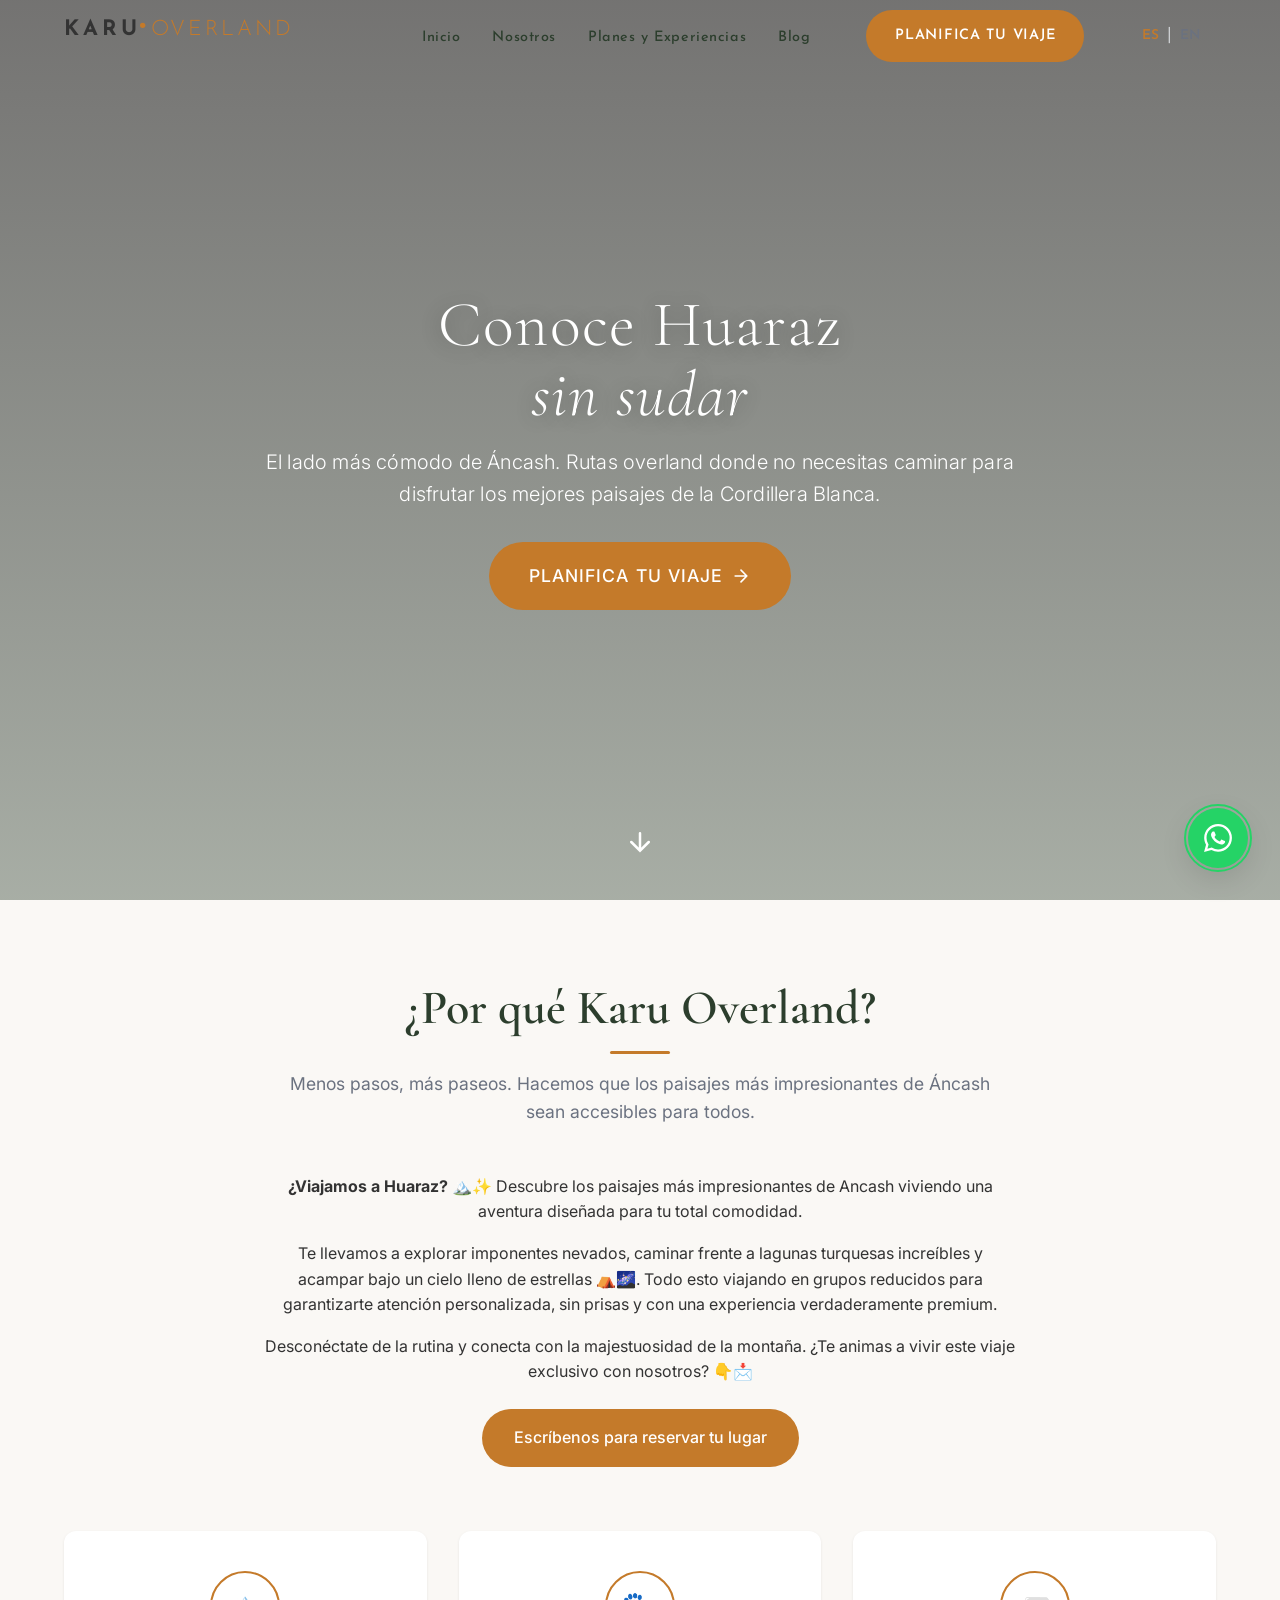
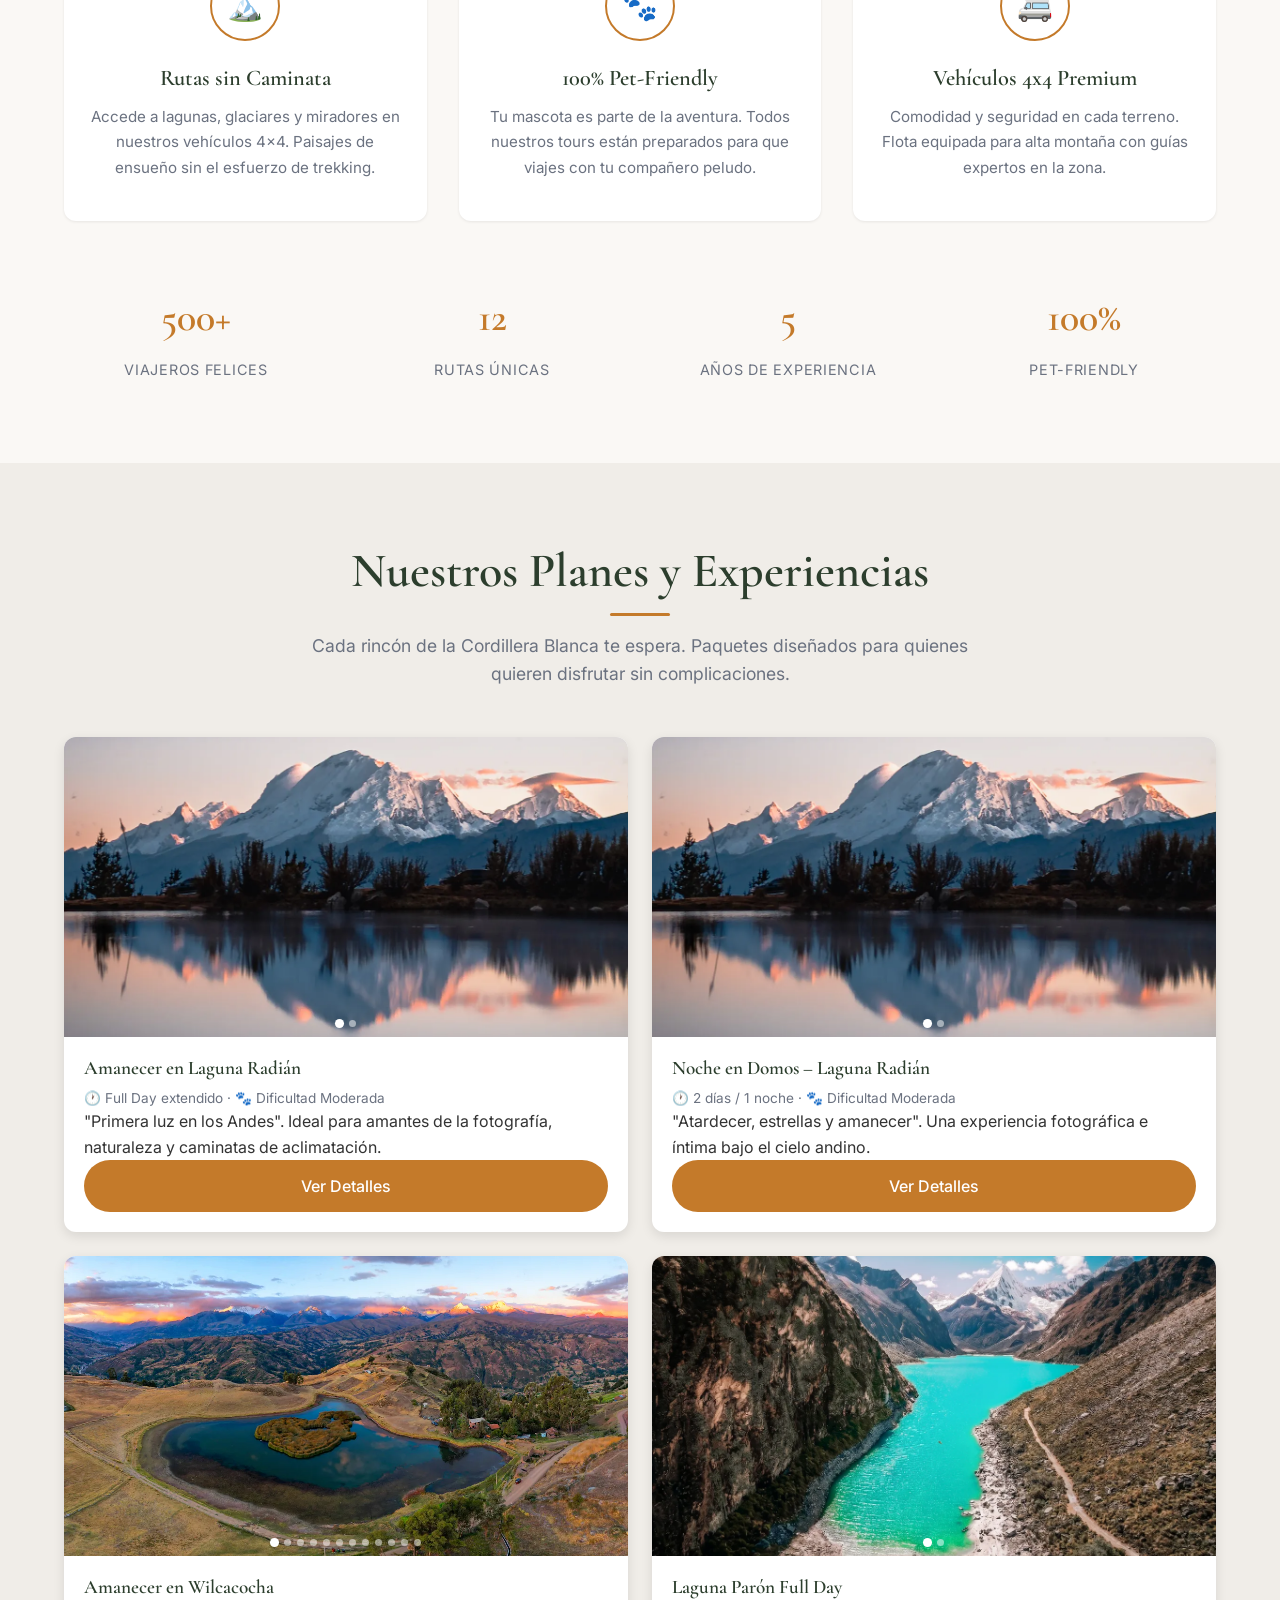
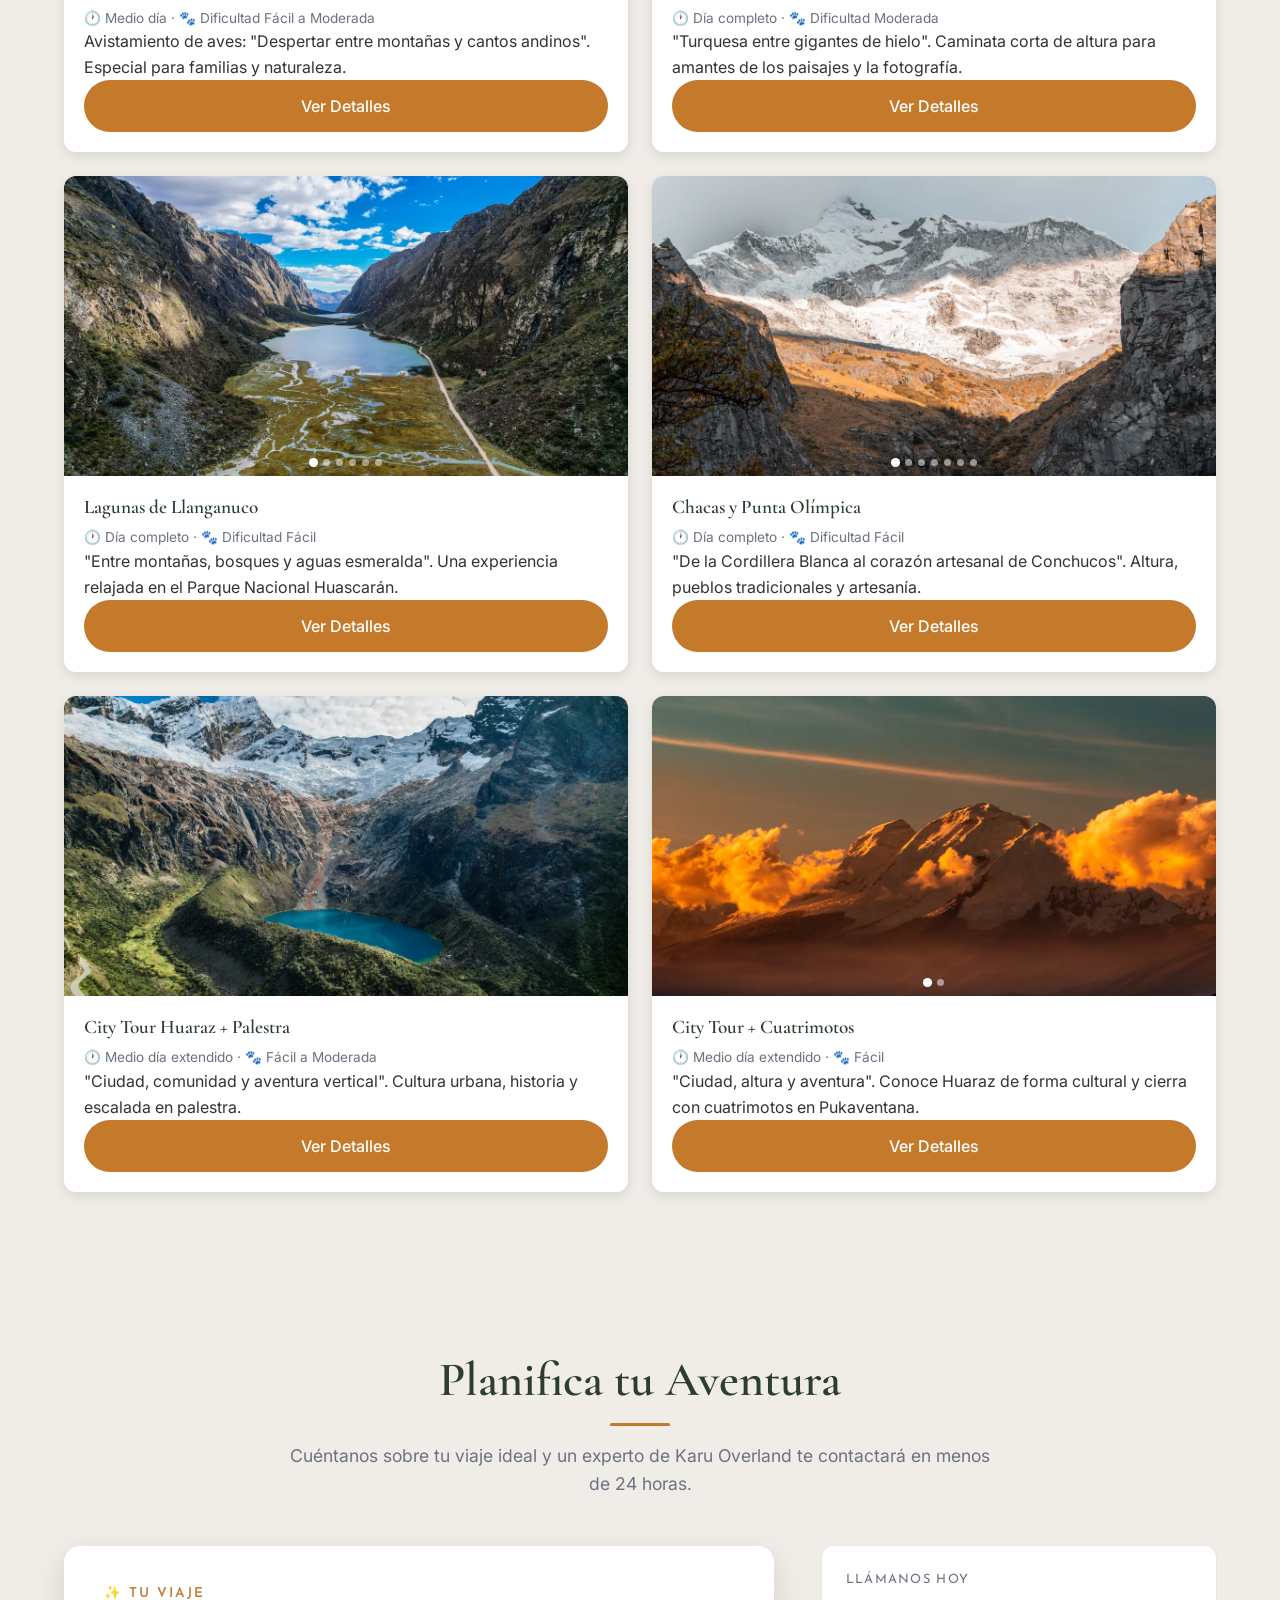
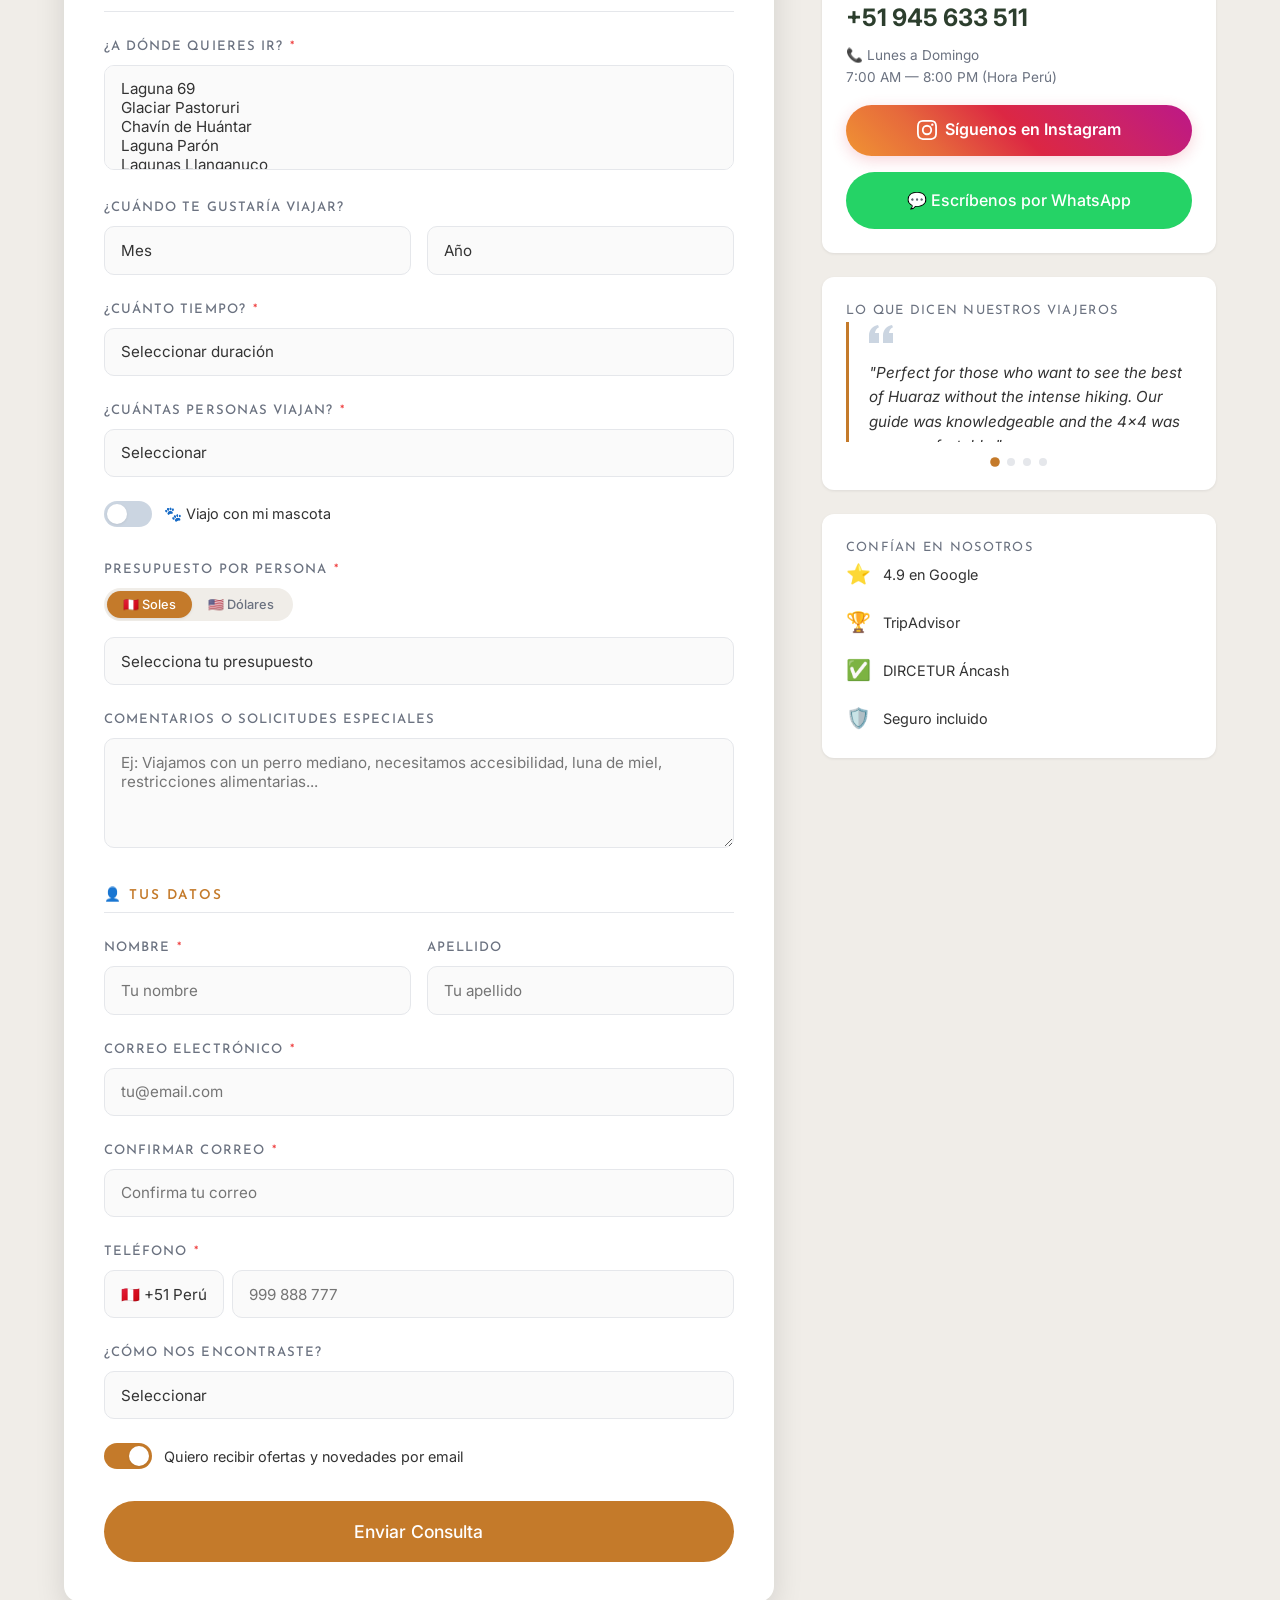
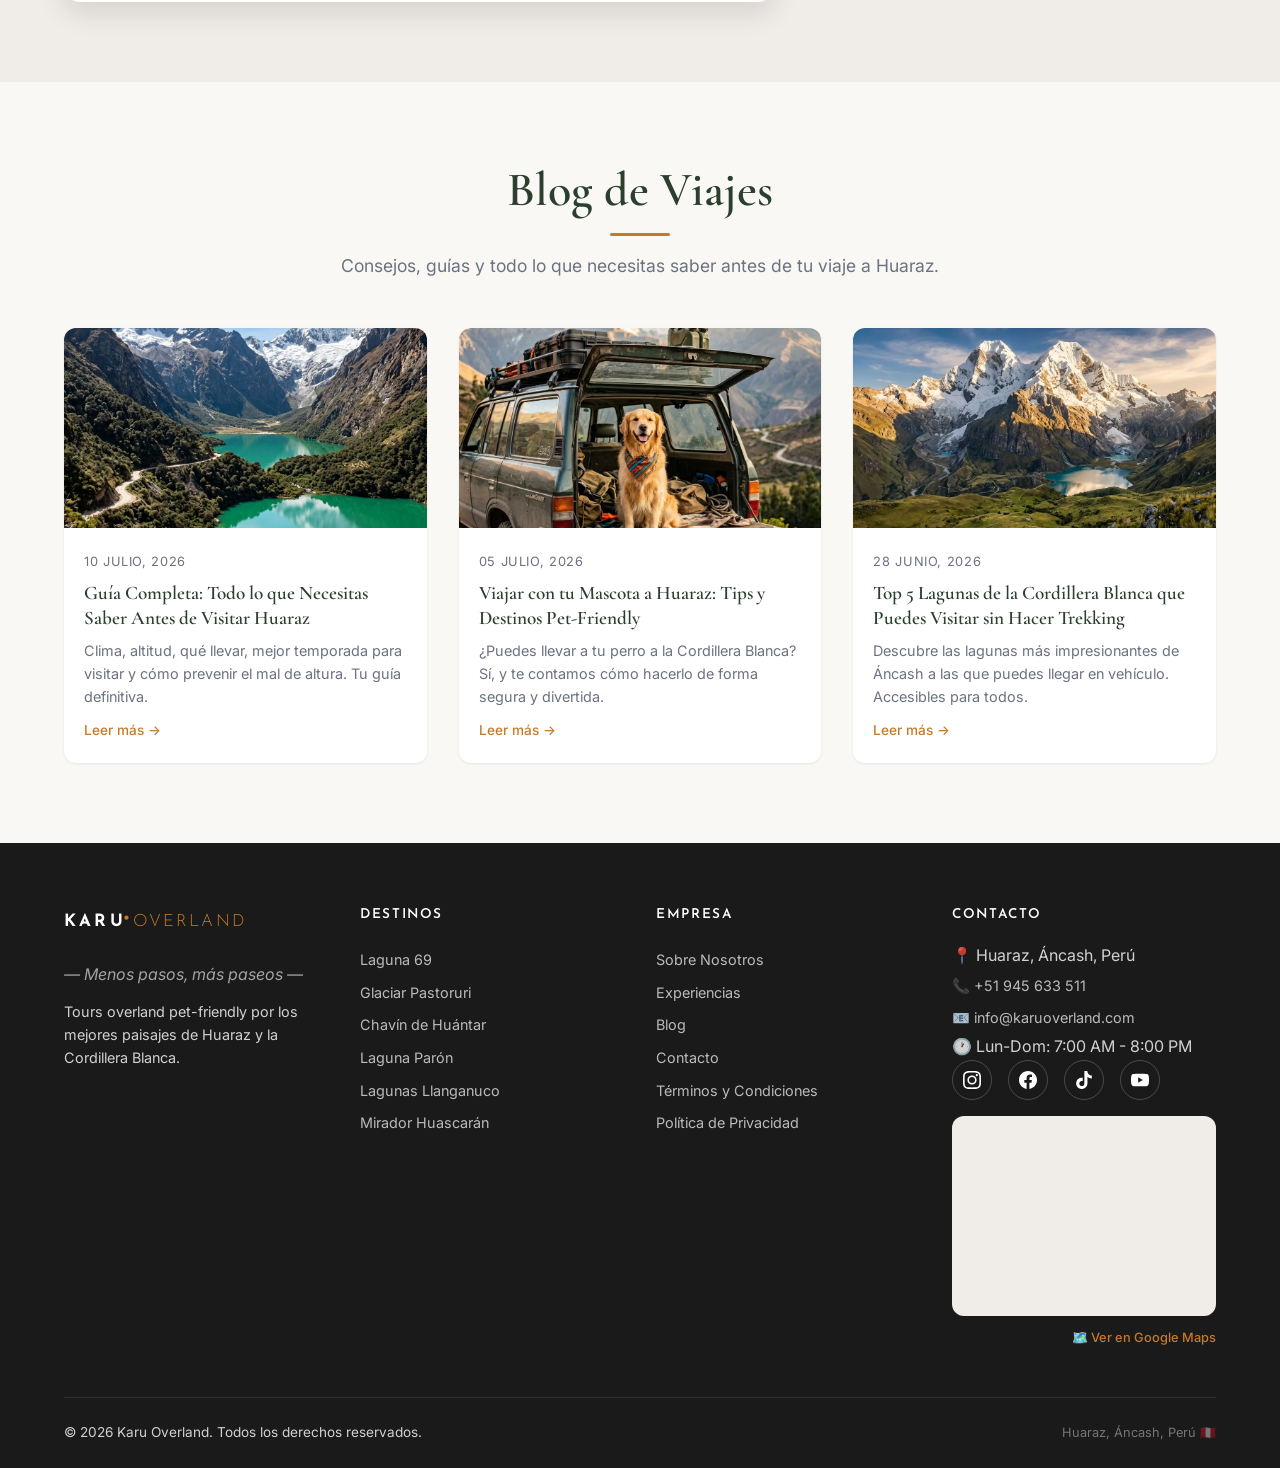
==== commit 86895890: "hotfix: Restore UTF-8 encoding destroyed by previous powershell commits" ====
--- a/index.html
+++ b/index.html
@@ -1,13 +1,13 @@
-<!DOCTYPE html>
+﻿<!DOCTYPE html>
 <html lang="es-PE" dir="ltr">
 <head>
     <meta charset="UTF-8">
     <meta name="viewport" content="width=device-width, initial-scale=1.0, maximum-scale=5.0">
     <meta http-equiv="X-UA-Compatible" content="IE=edge">
 
-    <!-- ========== SEO B�SICO ========== -->
-    <title>Tours en Huaraz y �ncash Pet-Friendly | Karu Overland � Menos Pasos, M�s Paseos</title>
-    <meta name="description" content="Descubre Huaraz y la Cordillera Blanca sin esfuerzo. Karu Overland ofrece tours overland pet-friendly en veh�culos 4x4 por los mejores paisajes de �ncash, Per�. Rutas c�modas, experiencias �nicas.">
+    <!-- ========== SEO BÁSICO ========== -->
+    <title>Tours en Huaraz y Áncash Pet-Friendly | Karu Overland — Menos Pasos, Más Paseos</title>
+    <meta name="description" content="Descubre Huaraz y la Cordillera Blanca sin esfuerzo. Karu Overland ofrece tours overland pet-friendly en vehículos 4x4 por los mejores paisajes de Áncash, Perú. Rutas cómodas, experiencias únicas.">
     <meta name="keywords" content="tours huaraz, turismo ancash, tour pet friendly peru, cordillera blanca, laguna 69, pastoruri, overland peru, karu overland, viajes huaraz">
     <meta name="author" content="Karu Overland">
     <meta name="robots" content="index, follow, max-image-preview:large, max-snippet:-1, max-video-preview:-1">
@@ -21,8 +21,8 @@
     <!-- ========== OPEN GRAPH (Facebook, WhatsApp) ========== -->
     <meta property="og:locale" content="es_PE">
     <meta property="og:type" content="website">
-    <meta property="og:title" content="Tours en Huaraz y �ncash Pet-Friendly | Karu Overland">
-    <meta property="og:description" content="Menos pasos, m�s paseos. Conoce la Cordillera Blanca sin sudar. Tours overland pet-friendly en veh�culos 4x4 por los mejores paisajes de �ncash.">
+    <meta property="og:title" content="Tours en Huaraz y Áncash Pet-Friendly | Karu Overland">
+    <meta property="og:description" content="Menos pasos, más paseos. Conoce la Cordillera Blanca sin sudar. Tours overland pet-friendly en vehículos 4x4 por los mejores paisajes de Áncash.">
     <meta property="og:url" content="https://karuoverland.com/">
     <meta property="og:site_name" content="Karu Overland">
     <meta property="og:image" content="https://karuoverland.com/assets/img/brand/logo-principal.png">
@@ -31,8 +31,8 @@
 
     <!-- ========== TWITTER CARD ========== -->
     <meta name="twitter:card" content="summary_large_image">
-    <meta name="twitter:title" content="Tours en Huaraz y �ncash Pet-Friendly | Karu Overland">
-    <meta name="twitter:description" content="Menos pasos, m�s paseos. Rutas overland c�modas por la Cordillera Blanca.">
+    <meta name="twitter:title" content="Tours en Huaraz y Áncash Pet-Friendly | Karu Overland">
+    <meta name="twitter:description" content="Menos pasos, más paseos. Rutas overland cómodas por la Cordillera Blanca.">
     <meta name="twitter:image" content="https://karuoverland.com/assets/img/brand/logo-principal.png">
 
     <!-- ========== FAVICON ========== -->
@@ -46,15 +46,15 @@
     <meta name="apple-mobile-web-app-status-bar-style" content="black-translucent">
 
     <!-- ========== GOOGLE VERIFICATION (placeholder) ========== -->
-    <!-- <meta name="google-site-verification" content="TU_C�DIGO_AQU�"> -->
-    <!-- <meta name="facebook-domain-verification" content="TU_C�DIGO_AQU�"> -->
+    <!-- <meta name="google-site-verification" content="TU_CÓDIGO_AQUÍ"> -->
+    <!-- <meta name="facebook-domain-verification" content="TU_CÓDIGO_AQUÍ"> -->
 
     <!-- ========== FONTS (Preconnect + Load) ========== -->
     <link rel="preconnect" href="https://fonts.googleapis.com">
     <link rel="preconnect" href="https://fonts.gstatic.com" crossorigin>
     <link href="https://fonts.googleapis.com/css2?family=Cormorant+Garamond:ital,wght@0,300;0,400;0,500;0,600;1,300;1,400;1,500;1,600&family=Inter:wght@300;400;500;600&family=Josefin+Sans:wght@300;400;500&display=swap" rel="stylesheet">
     
-    <!-- FontAwesome para �conos -->
+    <!-- FontAwesome para íconos -->
     <link rel="stylesheet" href="https://cdnjs.cloudflare.com/ajax/libs/font-awesome/6.4.0/css/all.min.css">
 
     <!-- ========== STYLESHEET ========== -->
@@ -75,13 +75,13 @@
                 "alternateName": "Karu Overland Tours",
                 "url": "https://karuoverland.com",
                 "logo": "https://karuoverland.com/assets/img/brand/logo-principal.png",
-                "description": "Viajes, turismo y experiencias 100% pet-friendly en Huaraz, Cordillera Blanca y Callej�n de Huaylas.",
-                "slogan": "Menos pasos, m�s paseos",
+                "description": "Viajes, turismo y experiencias 100% pet-friendly en Huaraz, Cordillera Blanca y Callejón de Huaylas.",
+                "slogan": "Menos pasos, más paseos",
                 "telephone": "+51-XXX-XXX-XXX",
                 "areaServed": [
                     {
                         "@type": "AdministrativeArea",
-                        "name": "�ncash",
+                        "name": "Áncash",
                         "address": { "@type": "PostalAddress", "addressCountry": "PE" }
                     },
                     {
@@ -91,13 +91,13 @@
                 ],
                 "knowsAbout": [
                     "Tours en Huaraz",
-                    "Turismo en �ncash",
+                    "Turismo en Áncash",
                     "Cordillera Blanca",
                     "Tours Pet-Friendly",
                     "Overland Tours",
                     "Laguna 69",
                     "Pastoruri",
-                    "Chav�n de Hu�ntar"
+                    "Chavín de Huántar"
                 ],
                 "sameAs": [
                     "https://www.instagram.com/karuoverland",
@@ -117,7 +117,7 @@
                 "@type": "WebPage",
                 "@id": "https://karuoverland.com/#webpage",
                 "url": "https://karuoverland.com/",
-                "name": "Tours en Huaraz y �ncash Pet-Friendly | Karu Overland",
+                "name": "Tours en Huaraz y Áncash Pet-Friendly | Karu Overland",
                 "description": "Descubre Huaraz y la Cordillera Blanca sin esfuerzo con Karu Overland. Tours overland pet-friendly en 4x4.",
                 "isPartOf": { "@id": "https://karuoverland.com/#website" },
                 "about": { "@id": "https://karuoverland.com/#organization" },
@@ -132,7 +132,7 @@
                 "address": {
                     "@type": "PostalAddress",
                     "addressLocality": "Huaraz",
-                    "addressRegion": "�ncash",
+                    "addressRegion": "Áncash",
                     "addressCountry": "PE"
                 },
                 "geo": {
@@ -146,7 +146,7 @@
             {
                 "@type": "TouristTrip",
                 "name": "Tour Laguna 69 en 4x4",
-                "description": "Visita la ic�nica Laguna 69 con acceso vehicular. Sin necesidad de largas caminatas.",
+                "description": "Visita la icónica Laguna 69 con acceso vehicular. Sin necesidad de largas caminatas.",
                 "touristType": ["Nature lovers", "Adventure seekers", "Pet owners"],
                 "provider": { "@id": "https://karuoverland.com/#organization" }
             }
@@ -189,9 +189,9 @@
     <div class="scroll-progress" aria-hidden="true"></div>
 
     <!-- ============================================================
-         SECCI�N 0: NAVBAR
+         SECCIÓN 0: NAVBAR
     ============================================================= -->
-    <nav class="navbar" id="navbar" role="navigation" aria-label="Navegaci�n principal">
+    <nav class="navbar" id="navbar" role="navigation" aria-label="Navegación principal">
         <div class="navbar__container container">
             <!-- Logo -->
             <a href="index.html" class="navbar__logo" aria-label="Karu Overland - Inicio">
@@ -219,7 +219,7 @@
             </div>
 
             <!-- Mobile Toggle -->
-            <button class="navbar__toggle" id="navbar-toggle" aria-label="Abrir men�" aria-expanded="false" aria-controls="navbar-menu">
+            <button class="navbar__toggle" id="navbar-toggle" aria-label="Abrir menú" aria-expanded="false" aria-controls="navbar-menu">
                 <span></span>
                 <span></span>
                 <span></span>
@@ -228,7 +228,7 @@
     </nav>
 
     <!-- ============================================================
-         SECCI�N 1: HERO CON VIDEO DE FONDO
+         SECCIÓN 1: HERO CON VIDEO DE FONDO
     ============================================================= -->
     <section class="hero" id="inicio" aria-label="Portada principal">
         <!-- Video de fondo -->
@@ -248,7 +248,7 @@
             </h1>
 
             <p class="hero__subtitle animate-on-scroll delay-2">
-                El lado m�s c�modo de �ncash. Rutas overland donde no necesitas caminar para disfrutar los mejores paisajes de la Cordillera Blanca.
+                El lado más cómodo de Áncash. Rutas overland donde no necesitas caminar para disfrutar los mejores paisajes de la Cordillera Blanca.
             </p>
 
             <div class="animate-on-scroll delay-3">
@@ -268,42 +268,42 @@
     </section>
 
     <!-- ============================================================
-         SECCI�N 2: PROPUESTA DE VALOR / NOSOTROS
+         SECCIÓN 2: PROPUESTA DE VALOR / NOSOTROS
     ============================================================= -->
     <section class="section" id="nosotros" aria-labelledby="nosotros-title">
         <div class="container">
             <div class="section__header">
-                <h2 class="section__title" id="nosotros-title">�Por qu� Karu Overland?</h2>
-                <p class="section__subtitle">Menos pasos, m�s paseos. Hacemos que los paisajes m�s impresionantes de �ncash sean accesibles para todos.</p>
+                <h2 class="section__title" id="nosotros-title">¿Por qué Karu Overland?</h2>
+                <p class="section__subtitle">Menos pasos, más paseos. Hacemos que los paisajes más impresionantes de Áncash sean accesibles para todos.</p>
             </div>
             
             <div class="container container--narrow animate-on-scroll" style="text-align: center; margin-bottom: 4rem;">
-                <p><strong>�Viajamos a Huaraz? ????</strong> Descubre los paisajes m�s impresionantes de Ancash viviendo una aventura dise�ada para tu total comodidad.</p>
-                <p style="margin-top: 1rem;">Te llevamos a explorar imponentes nevados, caminar frente a lagunas turquesas incre�bles y acampar bajo un cielo lleno de estrellas ???. Todo esto viajando en grupos reducidos para garantizarte atenci�n personalizada, sin prisas y con una experiencia verdaderamente premium.</p>
-                <p style="margin-top: 1rem;">Descon�ctate de la rutina y conecta con la majestuosidad de la monta�a. �Te animas a vivir este viaje exclusivo con nosotros? ????</p>
-                <a href="#contacto" class="btn btn--primary" style="margin-top: 1.5rem;">Escr�benos para reservar tu lugar</a>
+                <p><strong>¿Viajamos a Huaraz? 🏔️✨</strong> Descubre los paisajes más impresionantes de Ancash viviendo una aventura diseñada para tu total comodidad.</p>
+                <p style="margin-top: 1rem;">Te llevamos a explorar imponentes nevados, caminar frente a lagunas turquesas increíbles y acampar bajo un cielo lleno de estrellas ⛺🌌. Todo esto viajando en grupos reducidos para garantizarte atención personalizada, sin prisas y con una experiencia verdaderamente premium.</p>
+                <p style="margin-top: 1rem;">Desconéctate de la rutina y conecta con la majestuosidad de la montaña. ¿Te animas a vivir este viaje exclusivo con nosotros? 👇📩</p>
+                <a href="#contacto" class="btn btn--primary" style="margin-top: 1.5rem;">Escríbenos para reservar tu lugar</a>
             </div>
 
             <div class="features__grid">
                 <!-- Feature 1 -->
                 <div class="features__card animate-on-scroll">
-                    <div class="features__icon">???</div>
+                    <div class="features__icon">🏔️</div>
                     <h3 class="features__title">Rutas sin Caminata</h3>
-                    <p class="features__text">Accede a lagunas, glaciares y miradores en nuestros veh�culos 4x4. Paisajes de ensue�o sin el esfuerzo de trekking.</p>
+                    <p class="features__text">Accede a lagunas, glaciares y miradores en nuestros vehículos 4x4. Paisajes de ensueño sin el esfuerzo de trekking.</p>
                 </div>
 
                 <!-- Feature 2 -->
                 <div class="features__card animate-on-scroll delay-1">
-                    <div class="features__icon">??</div>
+                    <div class="features__icon">🐾</div>
                     <h3 class="features__title">100% Pet-Friendly</h3>
-                    <p class="features__text">Tu mascota es parte de la aventura. Todos nuestros tours est�n preparados para que viajes con tu compa�ero peludo.</p>
+                    <p class="features__text">Tu mascota es parte de la aventura. Todos nuestros tours están preparados para que viajes con tu compañero peludo.</p>
                 </div>
 
                 <!-- Feature 3 -->
                 <div class="features__card animate-on-scroll delay-2">
-                    <div class="features__icon">??</div>
-                    <h3 class="features__title">Veh�culos 4x4 Premium</h3>
-                    <p class="features__text">Comodidad y seguridad en cada terreno. Flota equipada para alta monta�a con gu�as expertos en la zona.</p>
+                    <div class="features__icon">🚐</div>
+                    <h3 class="features__title">Vehículos 4x4 Premium</h3>
+                    <p class="features__text">Comodidad y seguridad en cada terreno. Flota equipada para alta montaña con guías expertos en la zona.</p>
                 </div>
             </div>
 
@@ -315,11 +315,11 @@
                 </div>
                 <div class="features__stat">
                     <span class="features__stat-number" data-count="12">0</span>
-                    <span class="features__stat-label">Rutas �nicas</span>
+                    <span class="features__stat-label">Rutas únicas</span>
                 </div>
                 <div class="features__stat">
                     <span class="features__stat-number" data-count="5">0</span>
-                    <span class="features__stat-label">A�os de experiencia</span>
+                    <span class="features__stat-label">Años de experiencia</span>
                 </div>
                 <div class="features__stat">
                     <span class="features__stat-number" data-count="100" data-suffix="%">0</span>
@@ -330,26 +330,26 @@
     </section>
 
     <!-- ============================================================
-         SECCI�N 3: DESTINOS / GALER�A
+         SECCIÓN 3: DESTINOS / GALERÍA
     ============================================================= -->
     <section class="section section--alt" id="destinos" aria-labelledby="destinos-title">
         <div class="container">
             <div class="section__header">
                 <h2 class="section__title" id="destinos-title">Nuestros Planes y Experiencias</h2>
-                <p class="section__subtitle">Cada rinc�n de la Cordillera Blanca te espera. Paquetes dise�ados para quienes quieren disfrutar sin complicaciones.</p>
+                <p class="section__subtitle">Cada rincón de la Cordillera Blanca te espera. Paquetes diseñados para quienes quieren disfrutar sin complicaciones.</p>
             </div>
 
             <div class="destinations__grid">
                 <!-- Paquete 1 -->
                 <article class="experiences__card animate-on-scroll">
                     <div class="experiences__image">
-                        <img src="assets/img/gallery/radian.webp" alt="Amanecer en Laguna Radi?n" data-lightbox="true" data-title="Amanecer en Laguna Radi?n" data-desc="Primera luz en los Andes. Caminata nocturna con linterna para llegar al amanecer en la laguna." data-difficulty="Moderada" data-duration="Full Day extendido" loading="lazy" width="300" height="200">
+                        <img src="assets/img/gallery/radian.webp" alt="Amanecer en Laguna Radi�n" data-lightbox="true" data-title="Amanecer en Laguna Radi�n" data-desc="Primera luz en los Andes. Caminata nocturna con linterna para llegar al amanecer en la laguna." data-difficulty="Moderada" data-duration="Full Day extendido" loading="lazy" width="300" height="200">
   
                     </div>
                     <div class="experiences__content">
-                        <h3 class="experiences__title">Amanecer en Laguna Radi�n</h3>
-                        <p class="experiences__duration">?? Full Day extendido � ?? Dificultad Moderada</p>
-                        <p class="experiences__text">"Primera luz en los Andes". Ideal para amantes de la fotograf�a, naturaleza y caminatas de aclimataci�n.</p>
+                        <h3 class="experiences__title">Amanecer en Laguna Radián</h3>
+                        <p class="experiences__duration">🕐 Full Day extendido · 🐾 Dificultad Moderada</p>
+                        <p class="experiences__text">"Primera luz en los Andes". Ideal para amantes de la fotografía, naturaleza y caminatas de aclimatación.</p>
                         <button class="btn btn--primary btn--full mt-2" data-package-id="pkg-1" onclick="openPackageModal('pkg-1')">Ver Detalles</button>
                     </div>
                 </article>
@@ -357,13 +357,13 @@
                 <!-- Paquete 2 -->
                 <article class="experiences__card animate-on-scroll delay-1">
                     <div class="experiences__image">
-                        <img src="assets/img/gallery/radian-domos.webp" alt="Noche en Domos - Laguna Radi?n" data-lightbox="true" data-title="Noche en Domos - Laguna Radi?n" data-desc="Atardecer, estrellas y amanecer. Experiencia fotogr?fica e ?ntima bajo el cielo andino." data-difficulty="Moderada" data-duration="2 d?as / 1 noche" loading="lazy" width="300" height="200">
+                        <img src="assets/img/gallery/radian-domos.webp" alt="Noche en Domos - Laguna Radi�n" data-lightbox="true" data-title="Noche en Domos - Laguna Radi�n" data-desc="Atardecer, estrellas y amanecer. Experiencia fotogr�fica e �ntima bajo el cielo andino." data-difficulty="Moderada" data-duration="2 d�as / 1 noche" loading="lazy" width="300" height="200">
   
                     </div>
                     <div class="experiences__content">
-                        <h3 class="experiences__title">Noche en Domos � Laguna Radi�n</h3>
-                        <p class="experiences__duration">?? 2 d�as / 1 noche � ?? Dificultad Moderada</p>
-                        <p class="experiences__text">"Atardecer, estrellas y amanecer". Una experiencia fotogr�fica e �ntima bajo el cielo andino.</p>
+                        <h3 class="experiences__title">Noche en Domos – Laguna Radián</h3>
+                        <p class="experiences__duration">🕐 2 días / 1 noche · 🐾 Dificultad Moderada</p>
+                        <p class="experiences__text">"Atardecer, estrellas y amanecer". Una experiencia fotográfica e íntima bajo el cielo andino.</p>
                         <button class="btn btn--primary btn--full mt-2" data-package-id="pkg-2" onclick="openPackageModal('pkg-2')">Ver Detalles</button>
                     </div>
                 </article>
@@ -371,13 +371,13 @@
                 <!-- Paquete 3 -->
                 <article class="experiences__card animate-on-scroll delay-2">
                     <div class="experiences__image">
-                        <img src="assets/img/gallery/wilcacocha.webp" alt="Amanecer en Wilcacocha" data-lightbox="true" data-title="Amanecer en Wilcacocha" data-desc="Sube en 4x4 y contempla el amanecer sobre Huaraz y el Huascar?n desde la laguna mirador." data-difficulty="F?cil a Moderada" data-duration="Medio d?a" loading="lazy" width="300" height="200">
+                        <img src="assets/img/gallery/wilcacocha.webp" alt="Amanecer en Wilcacocha" data-lightbox="true" data-title="Amanecer en Wilcacocha" data-desc="Sube en 4x4 y contempla el amanecer sobre Huaraz y el Huascar�n desde la laguna mirador." data-difficulty="F�cil a Moderada" data-duration="Medio d�a" loading="lazy" width="300" height="200">
   
                     </div>
                     <div class="experiences__content">
                         <h3 class="experiences__title">Amanecer en Wilcacocha</h3>
-                        <p class="experiences__duration">?? Medio d�a � ?? Dificultad F�cil a Moderada</p>
-                        <p class="experiences__text">Avistamiento de aves: "Despertar entre monta�as y cantos andinos". Especial para familias y naturaleza.</p>
+                        <p class="experiences__duration">🕐 Medio día · 🐾 Dificultad Fácil a Moderada</p>
+                        <p class="experiences__text">Avistamiento de aves: "Despertar entre montañas y cantos andinos". Especial para familias y naturaleza.</p>
                         <button class="btn btn--primary btn--full mt-2" data-package-id="pkg-3" onclick="openPackageModal('pkg-3')">Ver Detalles</button>
                     </div>
                 </article>
@@ -385,13 +385,13 @@
                 <!-- Paquete 4 -->
                 <article class="experiences__card animate-on-scroll delay-3">
                     <div class="experiences__image">
-                        <img src="assets/img/gallery/paron.webp" alt="Laguna Par?n Full Day" data-lightbox="true" data-title="Laguna Par?n Full Day" data-desc="La laguna m?s grande de la Cordillera Blanca, rodeada de nevados imponentes." data-difficulty="Moderada" data-duration="D?a completo" loading="lazy" width="300" height="200">
+                        <img src="assets/img/gallery/paron.webp" alt="Laguna Par�n Full Day" data-lightbox="true" data-title="Laguna Par�n Full Day" data-desc="La laguna m�s grande de la Cordillera Blanca, rodeada de nevados imponentes." data-difficulty="Moderada" data-duration="D�a completo" loading="lazy" width="300" height="200">
   
                     </div>
                     <div class="experiences__content">
-                        <h3 class="experiences__title">Laguna Par�n Full Day</h3>
-                        <p class="experiences__duration">?? D�a completo � ?? Dificultad Moderada</p>
-                        <p class="experiences__text">"Turquesa entre gigantes de hielo". Caminata corta de altura para amantes de los paisajes y la fotograf�a.</p>
+                        <h3 class="experiences__title">Laguna Parón Full Day</h3>
+                        <p class="experiences__duration">🕐 Día completo · 🐾 Dificultad Moderada</p>
+                        <p class="experiences__text">"Turquesa entre gigantes de hielo". Caminata corta de altura para amantes de los paisajes y la fotografía.</p>
                         <button class="btn btn--primary btn--full mt-2" data-package-id="pkg-4" onclick="openPackageModal('pkg-4')">Ver Detalles</button>
                     </div>
                 </article>
@@ -399,13 +399,13 @@
                 <!-- Paquete 5 -->
                 <article class="experiences__card animate-on-scroll">
                     <div class="experiences__image">
-                        <img src="assets/img/gallery/llanganuco.webp" alt="Lagunas de Llanganuco" data-lightbox="true" data-title="Lagunas de Llanganuco" data-desc="Dos lagunas esmeralda custodiadas por el Huascar?n, en el coraz?n del Parque Nacional." data-difficulty="F?cil" data-duration="D?a completo" loading="lazy" width="300" height="200">
+                        <img src="assets/img/gallery/llanganuco.webp" alt="Lagunas de Llanganuco" data-lightbox="true" data-title="Lagunas de Llanganuco" data-desc="Dos lagunas esmeralda custodiadas por el Huascar�n, en el coraz�n del Parque Nacional." data-difficulty="F�cil" data-duration="D�a completo" loading="lazy" width="300" height="200">
   
                     </div>
                     <div class="experiences__content">
                         <h3 class="experiences__title">Lagunas de Llanganuco</h3>
-                        <p class="experiences__duration">?? D�a completo � ?? Dificultad F�cil</p>
-                        <p class="experiences__text">"Entre monta�as, bosques y aguas esmeralda". Una experiencia relajada en el Parque Nacional Huascar�n.</p>
+                        <p class="experiences__duration">🕐 Día completo · 🐾 Dificultad Fácil</p>
+                        <p class="experiences__text">"Entre montañas, bosques y aguas esmeralda". Una experiencia relajada en el Parque Nacional Huascarán.</p>
                         <button class="btn btn--primary btn--full mt-2" data-package-id="pkg-5" onclick="openPackageModal('pkg-5')">Ver Detalles</button>
                     </div>
                 </article>
@@ -413,13 +413,13 @@
                 <!-- Paquete 6 -->
                 <article class="experiences__card animate-on-scroll delay-1">
                     <div class="experiences__image">
-                        <img src="assets/img/gallery/chacas.webp" alt="Chacas y Punta Ol?mpica" data-lightbox="true" data-title="Chacas y Punta Ol?mpica" data-desc="Atraviesa el t?nel m?s alto del mundo y descubre la hermosa ciudad artesanal de Chacas." data-difficulty="F?cil" data-duration="D?a completo" loading="lazy" width="300" height="200">
+                        <img src="assets/img/gallery/chacas.webp" alt="Chacas y Punta Ol�mpica" data-lightbox="true" data-title="Chacas y Punta Ol�mpica" data-desc="Atraviesa el t�nel m�s alto del mundo y descubre la hermosa ciudad artesanal de Chacas." data-difficulty="F�cil" data-duration="D�a completo" loading="lazy" width="300" height="200">
   
                     </div>
                     <div class="experiences__content">
-                        <h3 class="experiences__title">Chacas y Punta Ol�mpica</h3>
-                        <p class="experiences__duration">?? D�a completo � ?? Dificultad F�cil</p>
-                        <p class="experiences__text">"De la Cordillera Blanca al coraz�n artesanal de Conchucos". Altura, pueblos tradicionales y artesan�a.</p>
+                        <h3 class="experiences__title">Chacas y Punta Olímpica</h3>
+                        <p class="experiences__duration">🕐 Día completo · 🐾 Dificultad Fácil</p>
+                        <p class="experiences__text">"De la Cordillera Blanca al corazón artesanal de Conchucos". Altura, pueblos tradicionales y artesanía.</p>
                         <button class="btn btn--primary btn--full mt-2" data-package-id="pkg-6" onclick="openPackageModal('pkg-6')">Ver Detalles</button>
                     </div>
                 </article>
@@ -427,12 +427,12 @@
                 <!-- Paquete 7 -->
                 <article class="experiences__card animate-on-scroll delay-2">
                     <div class="experiences__image">
-                        <img src="assets/img/gallery/yanarraju.webp" alt="City Tour Huaraz + Palestra" data-lightbox="true" data-title="City Tour Huaraz + Palestra" data-desc="Conoce los atractivos de Huaraz y desaf?ate a escalar en la palestra de Willkacocha." data-difficulty="F?cil a Moderada" data-duration="Medio d?a extendido" loading="lazy" width="300" height="200">
+                        <img src="assets/img/gallery/yanarraju.webp" alt="City Tour Huaraz + Palestra" data-lightbox="true" data-title="City Tour Huaraz + Palestra" data-desc="Conoce los atractivos de Huaraz y desaf�ate a escalar en la palestra de Willkacocha." data-difficulty="F�cil a Moderada" data-duration="Medio d�a extendido" loading="lazy" width="300" height="200">
   
                     </div>
                     <div class="experiences__content">
                         <h3 class="experiences__title">City Tour Huaraz + Palestra</h3>
-                        <p class="experiences__duration">?? Medio d�a extendido � ?? F�cil a Moderada</p>
+                        <p class="experiences__duration">🕐 Medio día extendido · 🐾 Fácil a Moderada</p>
                         <p class="experiences__text">"Ciudad, comunidad y aventura vertical". Cultura urbana, historia y escalada en palestra.</p>
                         <button class="btn btn--primary btn--full mt-2" data-package-id="pkg-7" onclick="openPackageModal('pkg-7')">Ver Detalles</button>
                     </div>
@@ -441,12 +441,12 @@
                 <!-- Paquete 8 -->
                 <article class="experiences__card animate-on-scroll delay-3">
                     <div class="experiences__image">
-                        <img src="assets/img/gallery/pukaventana.webp" alt="City Tour + Cuatrimotos" data-lightbox="true" data-title="City Tour + Cuatrimotos" data-desc="Adrenalina y paisajes: recorre las afueras de Huaraz en cuatrimoto con vistas espectaculares." data-difficulty="F?cil" data-duration="Medio d?a extendido" loading="lazy" width="300" height="200">
+                        <img src="assets/img/gallery/pukaventana.webp" alt="City Tour + Cuatrimotos" data-lightbox="true" data-title="City Tour + Cuatrimotos" data-desc="Adrenalina y paisajes: recorre las afueras de Huaraz en cuatrimoto con vistas espectaculares." data-difficulty="F�cil" data-duration="Medio d�a extendido" loading="lazy" width="300" height="200">
   
                     </div>
                     <div class="experiences__content">
                         <h3 class="experiences__title">City Tour + Cuatrimotos</h3>
-                        <p class="experiences__duration">?? Medio d�a extendido � ?? F�cil</p>
+                        <p class="experiences__duration">🕐 Medio día extendido · 🐾 Fácil</p>
                         <p class="experiences__text">"Ciudad, altura y aventura". Conoce Huaraz de forma cultural y cierra con cuatrimotos en Pukaventana.</p>
                         <button class="btn btn--primary btn--full mt-2" data-package-id="pkg-8" onclick="openPackageModal('pkg-8')">Ver Detalles</button>
                     </div>
@@ -456,13 +456,13 @@
     </section>
 
     <!-- ============================================================
-         SECCI�N 5: FORMULARIO DE CONSULTA + SIDEBAR (Estilo Black Tomato)
+         SECCIÓN 5: FORMULARIO DE CONSULTA + SIDEBAR (Estilo Black Tomato)
     ============================================================= -->
     <section class="section section--alt" id="contacto" aria-labelledby="contacto-title">
         <div class="container">
             <div class="section__header">
                 <h2 class="section__title" id="contacto-title">Planifica tu Aventura</h2>
-                <p class="section__subtitle">Cu�ntanos sobre tu viaje ideal y un experto de Karu Overland te contactar� en menos de 24 horas.</p>
+                <p class="section__subtitle">Cuéntanos sobre tu viaje ideal y un experto de Karu Overland te contactará en menos de 24 horas.</p>
             </div>
 
             <div class="enquiry__container">
@@ -475,32 +475,33 @@
                             <input type="text" name="website" id="website" tabindex="-1" autocomplete="off">
                         </div>
 
-                        <!-- === SECCI�N: TU VIAJE === -->
-                        <h3 class="enquiry__section-title">? Tu Viaje</h3>
+                        <!-- === SECCIÓN: TU VIAJE === -->
+                        <h3 class="enquiry__section-title">✨ Tu Viaje</h3>
 
                         <!-- Destino -->
                         <div class="form-group">
                             <label class="form-group__label" for="destination">
-                                �A d�nde quieres ir? <span class="required">*</span>
+                                ¿A dónde quieres ir? <span class="required">*</span>
                             </label>
-                                                        <div class="pills-group" id="destination-group">
-                                <label class="pill-checkbox"><input type="checkbox" name="destination" value="laguna-69"><span>Laguna 69</span></label>
-                                <label class="pill-checkbox"><input type="checkbox" name="destination" value="pastoruri"><span>Glaciar Pastoruri</span></label>
-                                <label class="pill-checkbox"><input type="checkbox" name="destination" value="chavin"><span>Chav�n de Hu�ntar</span></label>
-                                <label class="pill-checkbox"><input type="checkbox" name="destination" value="paron"><span>Laguna Par�n</span></label>
-                                <label class="pill-checkbox"><input type="checkbox" name="destination" value="llanganuco"><span>Lagunas Llanganuco</span></label>
-                                <label class="pill-checkbox"><input type="checkbox" name="destination" value="huascaran"><span>Mirador Huascar�n</span></label>
-                                <label class="pill-checkbox"><input type="checkbox" name="destination" value="wilcacocha"><span>Laguna Wilcacocha</span></label>
-                                <label class="pill-checkbox"><input type="checkbox" name="destination" value="lago-churup"><span>Laguna Churup</span></label>
-                                <label class="pill-checkbox"><input type="checkbox" name="destination" value="otro"><span>Otro / No seguro</span></label>
-                            </div>
+                            <select class="form-group__select" id="destination" name="destination" multiple required>
+                                <option value="laguna-69">Laguna 69</option>
+                                <option value="pastoruri">Glaciar Pastoruri</option>
+                                <option value="chavin">Chavín de Huántar</option>
+                                <option value="paron">Laguna Parón</option>
+                                <option value="llanganuco">Lagunas Llanganuco</option>
+                                <option value="huascaran">Mirador Huascarán</option>
+                                <option value="wilcacocha">Laguna Wilcacocha</option>
+                                <option value="lago-churup">Laguna Churup</option>
+                                <option value="otro">Otro / No estoy seguro</option>
+                            </select>
+                            <div id="destination-tags" class="form-group__tags"></div>
                             <p class="form-group__error" id="destination-error">Selecciona al menos un destino</p>
                         </div>
 
-                        <!-- Fecha: Mes + A�o -->
+                        <!-- Fecha: Mes + Año -->
                         <div class="form-group__row">
                             <div class="form-group">
-                                <label class="form-group__label" for="travel-month">�Cu�ndo te gustar�a viajar?</label>
+                                <label class="form-group__label" for="travel-month">¿Cuándo te gustaría viajar?</label>
                                 <select class="form-group__select" id="travel-month" name="travel_month">
                                     <option value="">Mes</option>
                                     <option value="01">Enero</option>
@@ -520,7 +521,7 @@
                             <div class="form-group">
                                 <label class="form-group__label" for="travel-year">&nbsp;</label>
                                 <select class="form-group__select" id="travel-year" name="travel_year">
-                                    <option value="">A�o</option>
+                                    <option value="">Año</option>
                                     <option value="2026">2026</option>
                                     <option value="2027">2027</option>
                                     <option value="2028">2028</option>
@@ -528,22 +529,22 @@
                             </div>
                         </div>
 
-                        <!-- Duraci�n -->
+                        <!-- Duración -->
                         <div class="form-group">
-                            <label class="form-group__label" for="duration">�Cu�nto tiempo? <span class="required">*</span></label>
+                            <label class="form-group__label" for="duration">¿Cuánto tiempo? <span class="required">*</span></label>
                             <select class="form-group__select" id="duration" name="duration" required>
-                                <option value="">Seleccionar duraci�n</option>
-                                <option value="half-day">Medio d�a</option>
-                                <option value="full-day">1 d�a completo</option>
-                                <option value="2-days">2 d�as / 1 noche</option>
-                                <option value="3-days">3 d�as / 2 noches</option>
-                                <option value="custom">M�s tiempo / Personalizado</option>
+                                <option value="">Seleccionar duración</option>
+                                <option value="half-day">Medio día</option>
+                                <option value="full-day">1 día completo</option>
+                                <option value="2-days">2 días / 1 noche</option>
+                                <option value="3-days">3 días / 2 noches</option>
+                                <option value="custom">Más tiempo / Personalizado</option>
                             </select>
                         </div>
 
                         <!-- Viajeros -->
                         <div class="form-group">
-                            <label class="form-group__label" for="travelers">�Cu�ntas personas viajan? <span class="required">*</span></label>
+                            <label class="form-group__label" for="travelers">¿Cuántas personas viajan? <span class="required">*</span></label>
                             <select class="form-group__select" id="travelers" name="travelers" required>
                                 <option value="">Seleccionar</option>
                                 <option value="1">1 persona</option>
@@ -553,17 +554,17 @@
                                 <option value="5">5 personas</option>
                                 <option value="6">6 personas</option>
                                 <option value="7-10">7 a 10 personas</option>
-                                <option value="10+">M�s de 10 personas</option>
+                                <option value="10+">Más de 10 personas</option>
                             </select>
-                            <p class="form-group__error" id="travelers-error">Selecciona el n�mero de viajeros</p>
-                        </div>
-
-                        <!-- �Viaja con mascota? -->
+                            <p class="form-group__error" id="travelers-error">Selecciona el número de viajeros</p>
+                        </div>
+
+                        <!-- ¿Viaja con mascota? -->
                         <div class="form-group">
                             <label class="toggle">
                                 <input type="checkbox" name="pet_friendly" id="pet-friendly">
                                 <span class="toggle__switch"></span>
-                                <span class="toggle__label">?? Viajo con mi mascota</span>
+                                <span class="toggle__label">🐾 Viajo con mi mascota</span>
                             </label>
                         </div>
 
@@ -573,14 +574,14 @@
                                 Presupuesto por persona <span class="required">*</span>
                             </label>
                             <div class="currency-toggle">
-                                <button type="button" class="currency-toggle__btn currency-toggle__btn--active" data-currency="PEN">???? Soles</button>
-                                <button type="button" class="currency-toggle__btn" data-currency="USD">???? D�lares</button>
+                                <button type="button" class="currency-toggle__btn currency-toggle__btn--active" data-currency="PEN">🇵🇪 Soles</button>
+                                <button type="button" class="currency-toggle__btn" data-currency="USD">🇺🇸 Dólares</button>
                             </div>
                             <select class="form-group__select" id="budget" name="budget" required>
                                 <option value="">Seleccionar rango</option>
-                                <option value="100-300">S/ 100 � S/ 300</option>
-                                <option value="300-600">S/ 300 � S/ 600</option>
-                                <option value="600-1000">S/ 600 � S/ 1,000</option>
+                                <option value="100-300">S/ 100 — S/ 300</option>
+                                <option value="300-600">S/ 300 — S/ 600</option>
+                                <option value="600-1000">S/ 600 — S/ 1,000</option>
                                 <option value="1000+">S/ 1,000+</option>
                             </select>
                             <p class="form-group__error" id="budget-error">Selecciona un rango de presupuesto</p>
@@ -592,15 +593,15 @@
                             <textarea class="form-group__textarea" id="comments" name="comments" placeholder="Ej: Viajamos con un perro mediano, necesitamos accesibilidad, luna de miel, restricciones alimentarias..." rows="4"></textarea>
                         </div>
 
-                        <!-- === SECCI�N: TUS DATOS === -->
-                        <h3 class="enquiry__section-title">?? Tus Datos</h3>
+                        <!-- === SECCIÓN: TUS DATOS === -->
+                        <h3 class="enquiry__section-title">👤 Tus Datos</h3>
 
                         <!-- Nombre + Apellido -->
                         <div class="form-group__row">
                             <div class="form-group">
                                 <label class="form-group__label" for="name">Nombre <span class="required">*</span></label>
                                 <input class="form-group__input" type="text" id="name" name="name" placeholder="Tu nombre" required minlength="2" autocomplete="given-name">
-                                <p class="form-group__error" id="name-error">Ingresa tu nombre (m�nimo 2 caracteres)</p>
+                                <p class="form-group__error" id="name-error">Ingresa tu nombre (mínimo 2 caracteres)</p>
                             </div>
                             <div class="form-group">
                                 <label class="form-group__label" for="lastname">Apellido</label>
@@ -610,42 +611,42 @@
 
                         <!-- Email -->
                         <div class="form-group">
-                            <label class="form-group__label" for="email">Correo electr�nico <span class="required">*</span></label>
+                            <label class="form-group__label" for="email">Correo electrónico <span class="required">*</span></label>
                             <input class="form-group__input" type="email" id="email" name="email" placeholder="tu@email.com" required autocomplete="email">
-                            <p class="form-group__error" id="email-error">Ingresa un correo electr�nico v�lido</p>
+                            <p class="form-group__error" id="email-error">Ingresa un correo electrónico válido</p>
                         </div>
 
                         <!-- Confirmar Email -->
                         <div class="form-group">
                             <label class="form-group__label" for="email-confirm">Confirmar correo <span class="required">*</span></label>
                             <input class="form-group__input" type="email" id="email-confirm" name="email_confirm" placeholder="Confirma tu correo" required>
-                            <p class="form-group__error" id="email-confirm-error">Los correos electr�nicos no coinciden</p>
-                        </div>
-
-                        <!-- Tel�fono con c�digo de pa�s -->
+                            <p class="form-group__error" id="email-confirm-error">Los correos electrónicos no coinciden</p>
+                        </div>
+
+                        <!-- Teléfono con código de país -->
                         <div class="form-group">
-                            <label class="form-group__label" for="phone">Tel�fono <span class="required">*</span></label>
+                            <label class="form-group__label" for="phone">Teléfono <span class="required">*</span></label>
                             <div class="form-group--phone">
-                                <select class="form-group__select form-group__country-code" id="country-code" name="country_code" aria-label="C�digo de pa�s">
-                                    <!-- Poblado din�micamente por form-handler.js -->
-                                    <option value="+51">???? +51</option>
+                                <select class="form-group__select form-group__country-code" id="country-code" name="country_code" aria-label="Código de país">
+                                    <!-- Poblado dinámicamente por form-handler.js -->
+                                    <option value="+51">🇵🇪 +51</option>
                                 </select>
                                 <input class="form-group__input" type="tel" id="phone" name="phone" placeholder="999 888 777" required autocomplete="tel-national">
                             </div>
-                            <p class="form-group__error" id="phone-error">Ingresa un n�mero de tel�fono v�lido</p>
-                        </div>
-
-                        <!-- �C�mo nos encontraste? -->
+                            <p class="form-group__error" id="phone-error">Ingresa un número de teléfono válido</p>
+                        </div>
+
+                        <!-- ¿Cómo nos encontraste? -->
                         <div class="form-group">
-                            <label class="form-group__label" for="source">�C�mo nos encontraste?</label>
+                            <label class="form-group__label" for="source">¿Cómo nos encontraste?</label>
                             <select class="form-group__select" id="source" name="source">
                                 <option value="">Seleccionar</option>
-                                <option value="google">B�squeda en Google</option>
+                                <option value="google">Búsqueda en Google</option>
                                 <option value="instagram">Instagram</option>
                                 <option value="facebook">Facebook</option>
                                 <option value="tiktok">TikTok</option>
                                 <option value="youtube">YouTube</option>
-                                <option value="recomendacion">Recomendaci�n de un amigo</option>
+                                <option value="recomendacion">Recomendación de un amigo</option>
                                 <option value="tripadvisor">TripAdvisor</option>
                                 <option value="otro">Otro</option>
                             </select>
@@ -660,15 +661,15 @@
                             </label>
                         </div>
 
-                        <!-- Mensajes de �xito/error -->
+                        <!-- Mensajes de éxito/error -->
                         <div id="form-success" class="form-message form-message--success" hidden>
-                            <p>?? �Gracias por tu inter�s! Un experto de Karu Overland te contactar� en las pr�ximas 24 horas.</p>
+                            <p>🎉 ¡Gracias por tu interés! Un experto de Karu Overland te contactará en las próximas 24 horas.</p>
                         </div>
                         <div id="form-error" class="form-message form-message--error" hidden>
-                            <p>? Hubo un error al enviar. Intenta de nuevo o cont�ctanos por WhatsApp.</p>
-                        </div>
-
-                        <!-- Bot�n Submit -->
+                            <p>❌ Hubo un error al enviar. Intenta de nuevo o contáctanos por WhatsApp.</p>
+                        </div>
+
+                        <!-- Botón Submit -->
                         <button type="submit" class="btn btn--primary btn--lg btn--full" id="submit-btn">
                             <span id="submit-text">Enviar Consulta</span>
                             <span id="submit-spinner" hidden>Enviando...</span>
@@ -676,7 +677,7 @@
 
                         <!-- Draft indicator -->
                         <p class="form-draft-indicator" id="draft-indicator" hidden>
-                            <small>?? Borrador guardado � <a href="#" class="clear-draft">Borrar borrador</a></small>
+                            <small>📝 Borrador guardado · <a href="#" class="clear-draft">Borrar borrador</a></small>
                         </p>
                     </form>
                 </div>
@@ -685,18 +686,18 @@
                 <aside class="enquiry__sidebar">
                     <!-- Contacto Directo -->
                     <div class="sidebar__block">
-                        <p class="sidebar__contact-title">Ll�manos hoy</p>
+                        <p class="sidebar__contact-title">Llámanos hoy</p>
                         <a href="tel:+51945633511" class="sidebar__phone" id="phone-cta">+51 945 633 511</a>
                         <p class="sidebar__hours">
-                            ?? Lunes a Domingo<br>
-                            7:00 AM � 8:00 PM (Hora Per�)
+                            📞 Lunes a Domingo<br>
+                            7:00 AM — 8:00 PM (Hora Perú)
                         </p>
                                                 <a href="https://www.instagram.com/karuoverland" target="_blank" rel="noopener" class="btn-instagram">
                             <svg width="20" height="20" viewBox="0 0 24 24" fill="currentColor"><path d="M12 2.163c3.204 0 3.584.012 4.85.07 3.252.148 4.771 1.691 4.919 4.919.058 1.265.069 1.645.069 4.849 0 3.205-.012 3.584-.069 4.849-.149 3.225-1.664 4.771-4.919 4.919-1.266.058-1.644.07-4.85.07-3.204 0-3.584-.012-4.849-.07-3.26-.149-4.771-1.699-4.919-4.92-.058-1.265-.07-1.644-.07-4.849 0-3.204.013-3.583.07-4.849.149-3.227 1.664-4.771 4.919-4.919 1.266-.057 1.645-.069 4.849-.069zM12 0C8.741 0 8.333.014 7.053.072 2.695.272.273 2.69.073 7.052.014 8.333 0 8.741 0 12c0 3.259.014 3.668.072 4.948.2 4.358 2.618 6.78 6.98 6.98C8.333 23.986 8.741 24 12 24c3.259 0 3.668-.014 4.948-.072 4.354-.2 6.782-2.618 6.979-6.98.059-1.28.073-1.689.073-4.948 0-3.259-.014-3.667-.072-4.947-.196-4.354-2.617-6.78-6.979-6.98C15.668.014 15.259 0 12 0zm0 5.838a6.162 6.162 0 100 12.324 6.162 6.162 0 000-12.324zM12 16a4 4 0 110-8 4 4 0 010 8zm6.406-11.845a1.44 1.44 0 100 2.881 1.44 1.44 0 000-2.881z"/></svg>
-                            S�guenos en Instagram
+                            Síguenos en Instagram
                         </a>
-                        <a href="https://wa.me/51945633511?text=Hola%20Karu%20Overland%2C%20quiero%20informaci�n%20sobre%20sus%20tours" class="btn btn--whatsapp btn--full" target="_blank" rel="noopener">
-                            ?? Escr�benos por WhatsApp
+                        <a href="https://wa.me/51945633511?text=Hola%20Karu%20Overland%2C%20quiero%20información%20sobre%20sus%20tours" class="btn btn--whatsapp btn--full" target="_blank" rel="noopener">
+                            💬 Escríbenos por WhatsApp
                         </a>
                     </div>
 
@@ -707,7 +708,7 @@
                             <div class="testimonials__item testimonials__item--active">
                                                                   <blockquote class="testimonials__quote">
                                       <svg class="quote-icon" width="24" height="24" viewBox="0 0 24 24" fill="currentColor" style="color: #cbd5e1; margin-bottom: 0.5rem;"><path d="M14.017 21v-7.391c0-5.704 3.731-9.57 8.983-10.609l.995 2.151c-2.432.917-3.995 3.638-3.995 5.849h4v10h-9.983zm-14.017 0v-7.391c0-5.704 3.748-9.57 9-10.609l.996 2.151c-2.433.917-3.996 3.638-3.996 5.849h3.983v10h-9.983z"/></svg><br>
-                                      "Incre�ble experiencia. Pudimos llevar a nuestra perrita y ella disfrut� tanto como nosotros. Las vistas de la Cordillera Blanca son impresionantes."
+                                      "Increíble experiencia. Pudimos llevar a nuestra perrita y ella disfrutó tanto como nosotros. Las vistas de la Cordillera Blanca son impresionantes."
                                   </blockquote>
                                   <div class="testimonials__footer" style="display:flex; flex-direction:column; gap:4px; margin-top:8px;">
                                       <div class="stars" style="color:#fbbf24;">
@@ -717,7 +718,7 @@
                                           <svg width="16" height="16" viewBox="0 0 24 24" fill="currentColor"><path d="M12 .587l3.668 7.568 8.332 1.151-6.064 5.828 1.48 8.279-7.416-3.967-7.417 3.967 1.481-8.279-6.064-5.828 8.332-1.151z"/></svg>
                                           <svg width="16" height="16" viewBox="0 0 24 24" fill="currentColor"><path d="M12 .587l3.668 7.568 8.332 1.151-6.064 5.828 1.48 8.279-7.416-3.967-7.417 3.967 1.481-8.279-6.064-5.828 8.332-1.151z"/></svg>
                                       </div>
-                                      <p class="testimonials__author" style="margin:0;">� Mar�a G., Lima</p>
+                                      <p class="testimonials__author" style="margin:0;">— María G., Lima</p>
                                   </div>
                             </div>
                             <div class="testimonials__item">
@@ -733,13 +734,13 @@
                                           <svg width="16" height="16" viewBox="0 0 24 24" fill="currentColor"><path d="M12 .587l3.668 7.568 8.332 1.151-6.064 5.828 1.48 8.279-7.416-3.967-7.417 3.967 1.481-8.279-6.064-5.828 8.332-1.151z"/></svg>
                                           <svg width="16" height="16" viewBox="0 0 24 24" fill="currentColor"><path d="M12 .587l3.668 7.568 8.332 1.151-6.064 5.828 1.48 8.279-7.416-3.967-7.417 3.967 1.481-8.279-6.064-5.828 8.332-1.151z"/></svg>
                                       </div>
-                                      <p class="testimonials__author" style="margin:0;">� James K., California</p>
+                                      <p class="testimonials__author" style="margin:0;">— James K., California</p>
                                   </div>
                             </div>
                             <div class="testimonials__item">
                                                                   <blockquote class="testimonials__quote">
                                       <svg class="quote-icon" width="24" height="24" viewBox="0 0 24 24" fill="currentColor" style="color: #cbd5e1; margin-bottom: 0.5rem;"><path d="M14.017 21v-7.391c0-5.704 3.731-9.57 8.983-10.609l.995 2.151c-2.432.917-3.995 3.638-3.995 5.849h4v10h-9.983zm-14.017 0v-7.391c0-5.704 3.748-9.57 9-10.609l.996 2.151c-2.433.917-3.996 3.638-3.996 5.849h3.983v10h-9.983z"/></svg><br>
-                                      "La mejor decisi�n que tomamos en nuestro viaje a Per�. Todo organizado, c�modo y con paisajes que te dejan sin aliento. �100% recomendado!"
+                                      "La mejor decisión que tomamos en nuestro viaje a Perú. Todo organizado, cómodo y con paisajes que te dejan sin aliento. ¡100% recomendado!"
                                   </blockquote>
                                   <div class="testimonials__footer" style="display:flex; flex-direction:column; gap:4px; margin-top:8px;">
                                       <div class="stars" style="color:#fbbf24;">
@@ -749,13 +750,13 @@
                                           <svg width="16" height="16" viewBox="0 0 24 24" fill="currentColor"><path d="M12 .587l3.668 7.568 8.332 1.151-6.064 5.828 1.48 8.279-7.416-3.967-7.417 3.967 1.481-8.279-6.064-5.828 8.332-1.151z"/></svg>
                                           <svg width="16" height="16" viewBox="0 0 24 24" fill="currentColor"><path d="M12 .587l3.668 7.568 8.332 1.151-6.064 5.828 1.48 8.279-7.416-3.967-7.417 3.967 1.481-8.279-6.064-5.828 8.332-1.151z"/></svg>
                                       </div>
-                                      <p class="testimonials__author" style="margin:0;">� Carlos R., Buenos Aires</p>
+                                      <p class="testimonials__author" style="margin:0;">— Carlos R., Buenos Aires</p>
                                   </div>
                             </div>
                             <div class="testimonials__item">
                                                                   <blockquote class="testimonials__quote">
                                       <svg class="quote-icon" width="24" height="24" viewBox="0 0 24 24" fill="currentColor" style="color: #cbd5e1; margin-bottom: 0.5rem;"><path d="M14.017 21v-7.391c0-5.704 3.731-9.57 8.983-10.609l.995 2.151c-2.432.917-3.995 3.638-3.995 5.849h4v10h-9.983zm-14.017 0v-7.391c0-5.704 3.748-9.57 9-10.609l.996 2.151c-2.433.917-3.996 3.638-3.996 5.849h3.983v10h-9.983z"/></svg><br>
-                                      "Viaj� con mi abuelita de 75 a�os y fue perfecto para ella. No tuvo que caminar y pudo ver las lagunas m�s hermosas de �ncash. Gracias Karu!"
+                                      "Viajé con mi abuelita de 75 años y fue perfecto para ella. No tuvo que caminar y pudo ver las lagunas más hermosas de Áncash. Gracias Karu!"
                                   </blockquote>
                                   <div class="testimonials__footer" style="display:flex; flex-direction:column; gap:4px; margin-top:8px;">
                                       <div class="stars" style="color:#fbbf24;">
@@ -765,7 +766,7 @@
                                           <svg width="16" height="16" viewBox="0 0 24 24" fill="currentColor"><path d="M12 .587l3.668 7.568 8.332 1.151-6.064 5.828 1.48 8.279-7.416-3.967-7.417 3.967 1.481-8.279-6.064-5.828 8.332-1.151z"/></svg>
                                           <svg width="16" height="16" viewBox="0 0 24 24" fill="currentColor"><path d="M12 .587l3.668 7.568 8.332 1.151-6.064 5.828 1.48 8.279-7.416-3.967-7.417 3.967 1.481-8.279-6.064-5.828 8.332-1.151z"/></svg>
                                       </div>
-                                      <p class="testimonials__author" style="margin:0;">� Luc�a M., Huaraz</p>
+                                      <p class="testimonials__author" style="margin:0;">— Lucía M., Huaraz</p>
                                   </div>
                             </div>
                         </div>
@@ -779,22 +780,22 @@
 
                     <!-- Badges de confianza -->
                     <div class="sidebar__block sidebar__badges">
-                        <p class="sidebar__contact-title">Conf�an en nosotros</p>
+                        <p class="sidebar__contact-title">Confían en nosotros</p>
                         <div class="sidebar__badges-grid">
                             <div class="sidebar__badge-item">
-                                <span class="sidebar__badge-icon">?</span>
+                                <span class="sidebar__badge-icon">⭐</span>
                                 <span class="sidebar__badge-text">4.9 en Google</span>
                             </div>
                             <div class="sidebar__badge-item">
-                                <span class="sidebar__badge-icon">??</span>
+                                <span class="sidebar__badge-icon">🏆</span>
                                 <span class="sidebar__badge-text">TripAdvisor</span>
                             </div>
                             <div class="sidebar__badge-item">
-                                <span class="sidebar__badge-icon">?</span>
-                                <span class="sidebar__badge-text">DIRCETUR �ncash</span>
+                                <span class="sidebar__badge-icon">✅</span>
+                                <span class="sidebar__badge-text">DIRCETUR Áncash</span>
                             </div>
                             <div class="sidebar__badge-item">
-                                <span class="sidebar__badge-icon">???</span>
+                                <span class="sidebar__badge-icon">🛡️</span>
                                 <span class="sidebar__badge-text">Seguro incluido</span>
                             </div>
                         </div>
@@ -805,26 +806,26 @@
     </section>
 
     <!-- ============================================================
-         SECCI�N 6: BLOG PREVIEW
+         SECCIÓN 6: BLOG PREVIEW
     ============================================================= -->
     <section class="section" id="blog" aria-labelledby="blog-title">
         <div class="container">
             <div class="section__header">
                 <h2 class="section__title" id="blog-title">Blog de Viajes</h2>
-                <p class="section__subtitle">Consejos, gu�as y todo lo que necesitas saber antes de tu viaje a Huaraz.</p>
+                <p class="section__subtitle">Consejos, guías y todo lo que necesitas saber antes de tu viaje a Huaraz.</p>
             </div>
 
             <div class="blog__grid">
                 <!-- Blog Post 1 -->
                 <article class="blog__card animate-on-scroll">
                     <div class="blog__image">
-                        <img src="assets/img/gallery/llanganuco.webp" alt="Gu�a completa para visitar Huaraz"  data-lightbox="true" data-title="Lagunas de Llanganuco" data-desc="Dos lagunas esmeralda custodiadas por el Huascar?n, en el coraz?n del Parque Nacional." data-difficulty="F?cil" data-duration="D?a completo" loading=lazy" width="400" height="200">
+                        <img src="assets/img/gallery/llanganuco.webp" alt="Guía completa para visitar Huaraz"  data-lightbox="true" data-title="Lagunas de Llanganuco" data-desc="Dos lagunas esmeralda custodiadas por el Huascar�n, en el coraz�n del Parque Nacional." data-difficulty="F�cil" data-duration="D�a completo" loading=lazy" width="400" height="200">
                     </div>
                     <div class="blog__content">
                         <time class="blog__date" datetime="2026-07-10">10 Julio, 2026</time>
-                        <h3 class="blog__title">Gu�a Completa: Todo lo que Necesitas Saber Antes de Visitar Huaraz</h3>
-                        <p class="blog__excerpt">Clima, altitud, qu� llevar, mejor temporada para visitar y c�mo prevenir el mal de altura. Tu gu�a definitiva.</p>
-                        <a href="#" class="blog__link">Leer m�s ?</a>
+                        <h3 class="blog__title">Guía Completa: Todo lo que Necesitas Saber Antes de Visitar Huaraz</h3>
+                        <p class="blog__excerpt">Clima, altitud, qué llevar, mejor temporada para visitar y cómo prevenir el mal de altura. Tu guía definitiva.</p>
+                        <a href="#" class="blog__link">Leer más →</a>
                     </div>
                 </article>
 
@@ -836,8 +837,8 @@
                     <div class="blog__content">
                         <time class="blog__date" datetime="2026-07-05">05 Julio, 2026</time>
                         <h3 class="blog__title">Viajar con tu Mascota a Huaraz: Tips y Destinos Pet-Friendly</h3>
-                        <p class="blog__excerpt">�Puedes llevar a tu perro a la Cordillera Blanca? S�, y te contamos c�mo hacerlo de forma segura y divertida.</p>
-                        <a href="#" class="blog__link">Leer m�s ?</a>
+                        <p class="blog__excerpt">¿Puedes llevar a tu perro a la Cordillera Blanca? Sí, y te contamos cómo hacerlo de forma segura y divertida.</p>
+                        <a href="#" class="blog__link">Leer más →</a>
                     </div>
                 </article>
 
@@ -849,8 +850,8 @@
                     <div class="blog__content">
                         <time class="blog__date" datetime="2026-06-28">28 Junio, 2026</time>
                         <h3 class="blog__title">Top 5 Lagunas de la Cordillera Blanca que Puedes Visitar sin Hacer Trekking</h3>
-                        <p class="blog__excerpt">Descubre las lagunas m�s impresionantes de �ncash a las que puedes llegar en veh�culo. Accesibles para todos.</p>
-                        <a href="#" class="blog__link">Leer m�s ?</a>
+                        <p class="blog__excerpt">Descubre las lagunas más impresionantes de Áncash a las que puedes llegar en vehículo. Accesibles para todos.</p>
+                        <a href="#" class="blog__link">Leer más →</a>
                     </div>
                 </article>
             </div>
@@ -858,7 +859,7 @@
     </section>
 
     <!-- ============================================================
-         SECCI�N 7: FOOTER
+         SECCIÓN 7: FOOTER
     ============================================================= -->
     <footer class="footer" id="footer" role="contentinfo">
         <div class="container">
@@ -872,7 +873,7 @@
                             <circle cx="118" cy="20" r="4" fill="#C47A2A"/>
                         </svg>
                     </a>
-                    <p style="margin-top: 1rem; font-style: italic; color: rgba(255,255,255,0.6);">� Menos pasos, m�s paseos �</p>
+                    <p style="margin-top: 1rem; font-style: italic; color: rgba(255,255,255,0.6);">— Menos pasos, más paseos —</p>
                     <p style="margin-top: 0.75rem; font-size: 0.9rem;">Tours overland pet-friendly por los mejores paisajes de Huaraz y la Cordillera Blanca.</p>
                 </div>
 
@@ -882,10 +883,10 @@
                     <ul class="footer__links">
                         <li><a href="#destinos">Laguna 69</a></li>
                         <li><a href="#destinos">Glaciar Pastoruri</a></li>
-                        <li><a href="#destinos">Chav�n de Hu�ntar</a></li>
-                        <li><a href="#destinos">Laguna Par�n</a></li>
+                        <li><a href="#destinos">Chavín de Huántar</a></li>
+                        <li><a href="#destinos">Laguna Parón</a></li>
                         <li><a href="#destinos">Lagunas Llanganuco</a></li>
-                        <li><a href="#destinos">Mirador Huascar�n</a></li>
+                        <li><a href="#destinos">Mirador Huascarán</a></li>
                     </ul>
                 </div>
 
@@ -897,8 +898,8 @@
                         <li><a href="#experiencias">Experiencias</a></li>
                         <li><a href="#blog">Blog</a></li>
                         <li><a href="#contacto">Contacto</a></li>
-                        <li><a href="#">T�rminos y Condiciones</a></li>
-                        <li><a href="#">Pol�tica de Privacidad</a></li>
+                        <li><a href="#">Términos y Condiciones</a></li>
+                        <li><a href="#">Política de Privacidad</a></li>
                     </ul>
                 </div>
 
@@ -906,10 +907,10 @@
                 <div class="footer__col">
                     <h4 class="footer__col-title">Contacto</h4>
                     <ul class="footer__links">
-                        <li>?? Huaraz, �ncash, Per�</li>
-                        <li><a href="tel:+51945633511">?? +51 945 633 511</a></li>
-                        <li><a href="mailto:info@karuoverland.com">?? info@karuoverland.com</a></li>
-                        <li>?? Lun-Dom: 7:00 AM - 8:00 PM</li>
+                        <li>📍 Huaraz, Áncash, Perú</li>
+                        <li><a href="tel:+51945633511">📞 +51 945 633 511</a></li>
+                        <li><a href="mailto:info@karuoverland.com">📧 info@karuoverland.com</a></li>
+                        <li>🕐 Lun-Dom: 7:00 AM - 8:00 PM</li>
                     </ul>
 
                     <!-- Redes Sociales -->
@@ -930,18 +931,18 @@
 
                     <!-- Google Maps -->
                     <div class="footer__map" id="google-map" style="height: 200px;">
-                        <iframe src="https://www.google.com/maps/embed?pb=!1m18!1m12!1m3!1d3934.8284!2d-77.5285748!3d-9.5236306!2m3!1f0!2f0!3f0!3m2!1i1024!2i768!4f13.1!3m3!1m2!1s0x91a90d0dbe43c481%3A0x19e605d5acc755b8!2sAgustin%20Gamarra%2C%20Huaraz!5e0!3m2!1ses-419!2spe!4v1721015000000" width="100%" height="100%" style="border:0; border-radius:12px;" allowfullscreen="" loading="lazy" referrerpolicy="no-referrer-when-downgrade" title="Ubicaci�n de Karu Overland en Huaraz"></iframe>
+                        <iframe src="https://www.google.com/maps/embed?pb=!1m18!1m12!1m3!1d3934.8284!2d-77.5285748!3d-9.5236306!2m3!1f0!2f0!3f0!3m2!1i1024!2i768!4f13.1!3m3!1m2!1s0x91a90d0dbe43c481%3A0x19e605d5acc755b8!2sAgustin%20Gamarra%2C%20Huaraz!5e0!3m2!1ses-419!2spe!4v1721015000000" width="100%" height="100%" style="border:0; border-radius:12px;" allowfullscreen="" loading="lazy" referrerpolicy="no-referrer-when-downgrade" title="Ubicación de Karu Overland en Huaraz"></iframe>
                     </div>
                     <div style="margin-top: 0.5rem; text-align: right;">
-                        <a href="https://maps.app.goo.gl/GPA9gtxHveXZVBph9" target="_blank" style="color:var(--color-primary); text-decoration:none; font-size:0.8rem; font-weight:500;">??? Ver en Google Maps</a>
+                        <a href="https://maps.app.goo.gl/GPA9gtxHveXZVBph9" target="_blank" style="color:var(--color-primary); text-decoration:none; font-size:0.8rem; font-weight:500;">🗺️ Ver en Google Maps</a>
                     </div>
                 </div>
             </div>
 
             <!-- Footer Bottom -->
             <div class="footer__bottom">
-                <p>� <span id="current-year">2026</span> Karu Overland. Todos los derechos reservados.</p>
-                <p style="font-size:0.8rem;color:rgba(255,255,255,0.4);">Huaraz, �ncash, Per� ????</p>
+                <p>© <span id="current-year">2026</span> Karu Overland. Todos los derechos reservados.</p>
+                <p style="font-size:0.8rem;color:rgba(255,255,255,0.4);">Huaraz, Áncash, Perú 🇵🇪</p>
             </div>
         </div>
     </footer>
@@ -949,14 +950,14 @@
     <!-- ============================================================
          WHATSAPP FLOATING BUTTON
     ============================================================= -->
-    <a href="https://wa.me/51945633511?text=Hola%20Karu%20Overland%2C%20quiero%20informaci�n%20sobre%20sus%20tours%20%F0%9F%8F%94%EF%B8%8F" class="whatsapp-float" target="_blank" rel="noopener" aria-label="Contactar por WhatsApp" id="whatsapp-btn">
+    <a href="https://wa.me/51945633511?text=Hola%20Karu%20Overland%2C%20quiero%20información%20sobre%20sus%20tours%20%F0%9F%8F%94%EF%B8%8F" class="whatsapp-float" target="_blank" rel="noopener" aria-label="Contactar por WhatsApp" id="whatsapp-btn">
         <svg width="28" height="28" viewBox="0 0 24 24" fill="currentColor"><path d="M17.472 14.382c-.297-.149-1.758-.867-2.03-.967-.273-.099-.471-.148-.67.15-.197.297-.767.966-.94 1.164-.173.199-.347.223-.644.075-.297-.15-1.255-.463-2.39-1.475-.883-.788-1.48-1.761-1.653-2.059-.173-.297-.018-.458.13-.606.134-.133.298-.347.446-.52.149-.174.198-.298.298-.497.099-.198.05-.371-.025-.52-.075-.149-.669-1.612-.916-2.207-.242-.579-.487-.5-.669-.51-.173-.008-.371-.01-.57-.01-.198 0-.52.074-.792.372-.272.297-1.04 1.016-1.04 2.479 0 1.462 1.065 2.875 1.213 3.074.149.198 2.096 3.2 5.077 4.487.709.306 1.262.489 1.694.625.712.227 1.36.195 1.871.118.571-.085 1.758-.719 2.006-1.413.248-.694.248-1.289.173-1.413-.074-.124-.272-.198-.57-.347m-5.421 7.403h-.004a9.87 9.87 0 01-5.031-1.378l-.361-.214-3.741.982.998-3.648-.235-.374a9.86 9.86 0 01-1.51-5.26c.001-5.45 4.436-9.884 9.888-9.884 2.64 0 5.122 1.03 6.988 2.898a9.825 9.825 0 012.893 6.994c-.003 5.45-4.437 9.884-9.885 9.884m8.413-18.297A11.815 11.815 0 0012.05 0C5.495 0 .16 5.335.157 11.892c0 2.096.547 4.142 1.588 5.945L.057 24l6.305-1.654a11.882 11.882 0 005.683 1.448h.005c6.554 0 11.89-5.335 11.893-11.893a11.821 11.821 0 00-3.48-8.413z"/></svg>
     </a>
 
     <!-- ============================================================
-         LIGHTBOX MODAL (para galer�a)
+         LIGHTBOX MODAL (para galería)
     ============================================================= -->
-    <div class="lightbox" id="lightbox" role="dialog" aria-label="Visor de im�genes" aria-modal="true">
+    <div class="lightbox" id="lightbox" role="dialog" aria-label="Visor de imágenes" aria-modal="true">
         <!-- Backdrop -->
         <div class="lightbox__backdrop" id="lightbox-backdrop"></div>
 
@@ -1020,9 +1021,3 @@
 
 
 
-
-
-
-
-
-
--- a/css/style.css
+++ b/css/style.css
@@ -1,4 +1,4 @@
-/* ============================================================
+﻿/* ============================================================
    KARU OVERLAND â€” Design System & Component Library
    Premium Overland Tours Â· Huaraz, Ãncash, PerÃº
    "Menos pasos, mÃ¡s paseos"
@@ -2445,6 +2445,7 @@
     height: 300px;
   }
 }
+
 
 
 /* =========================================
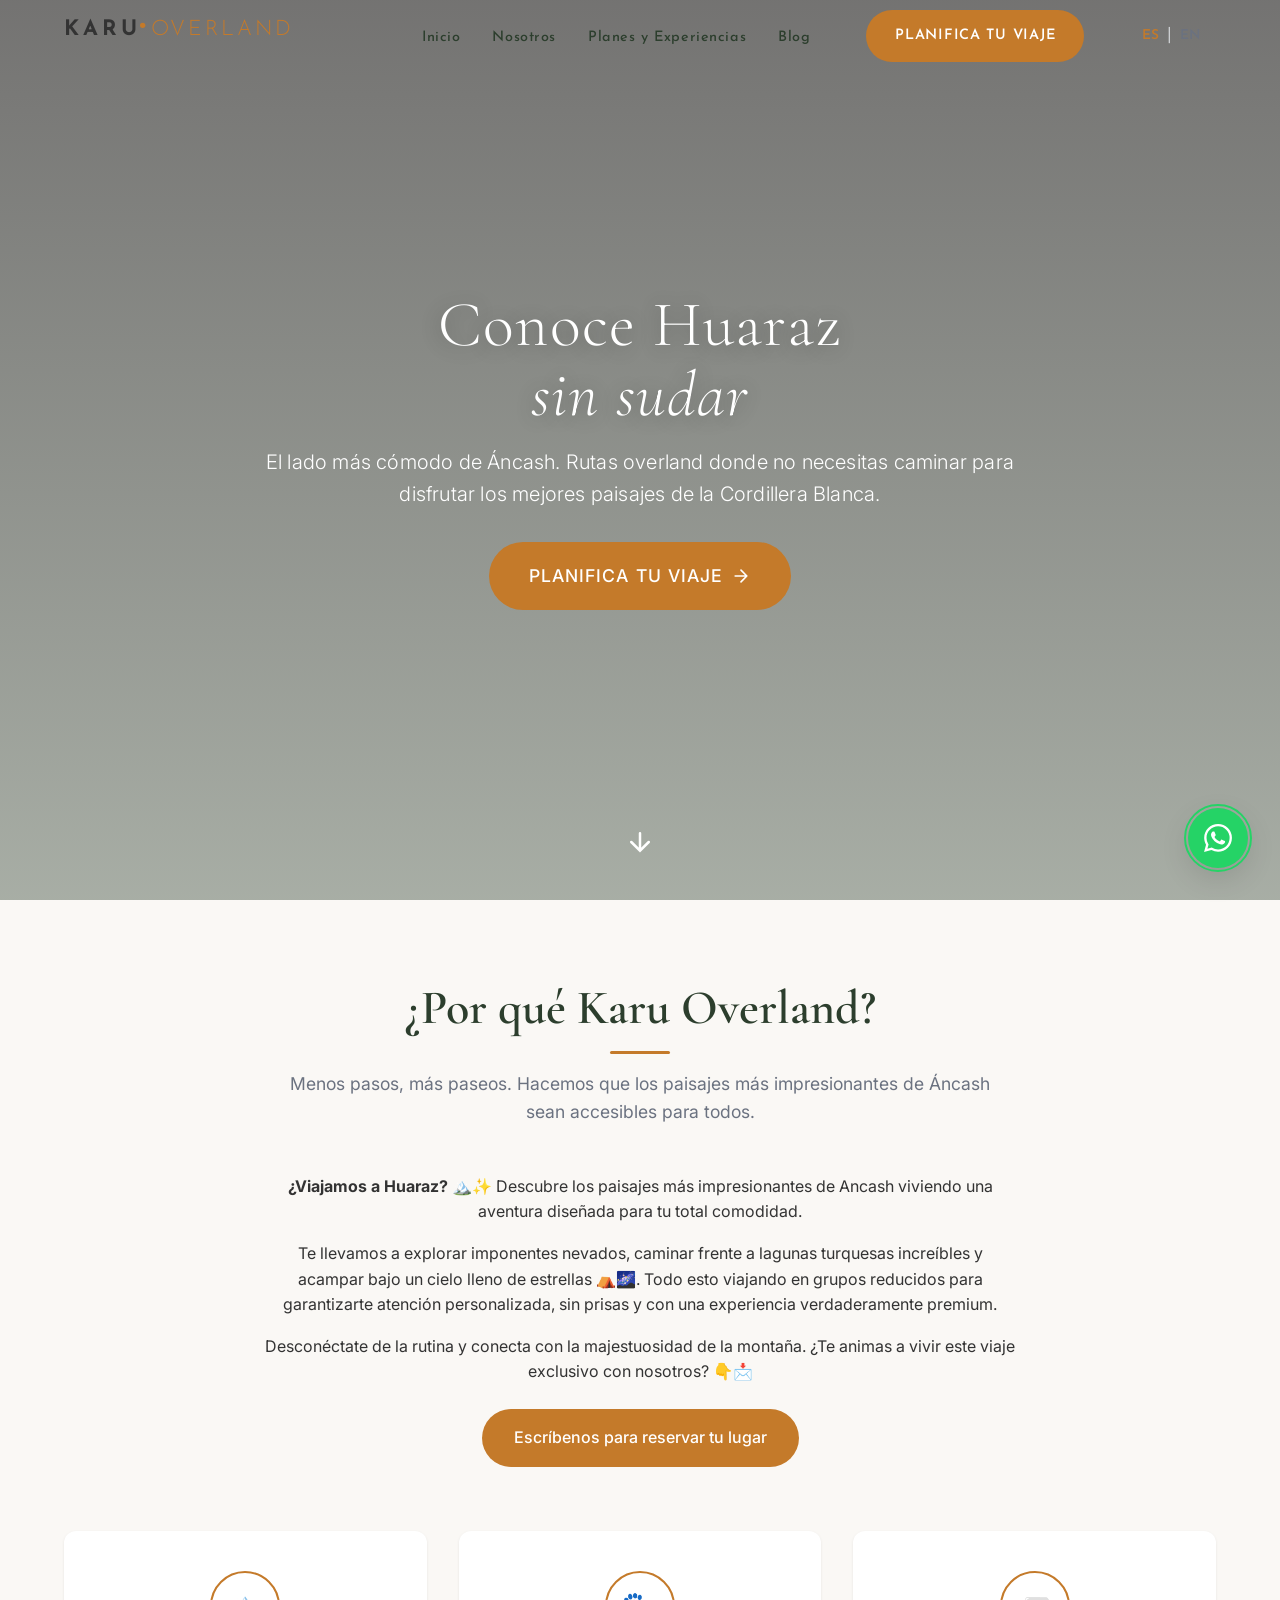
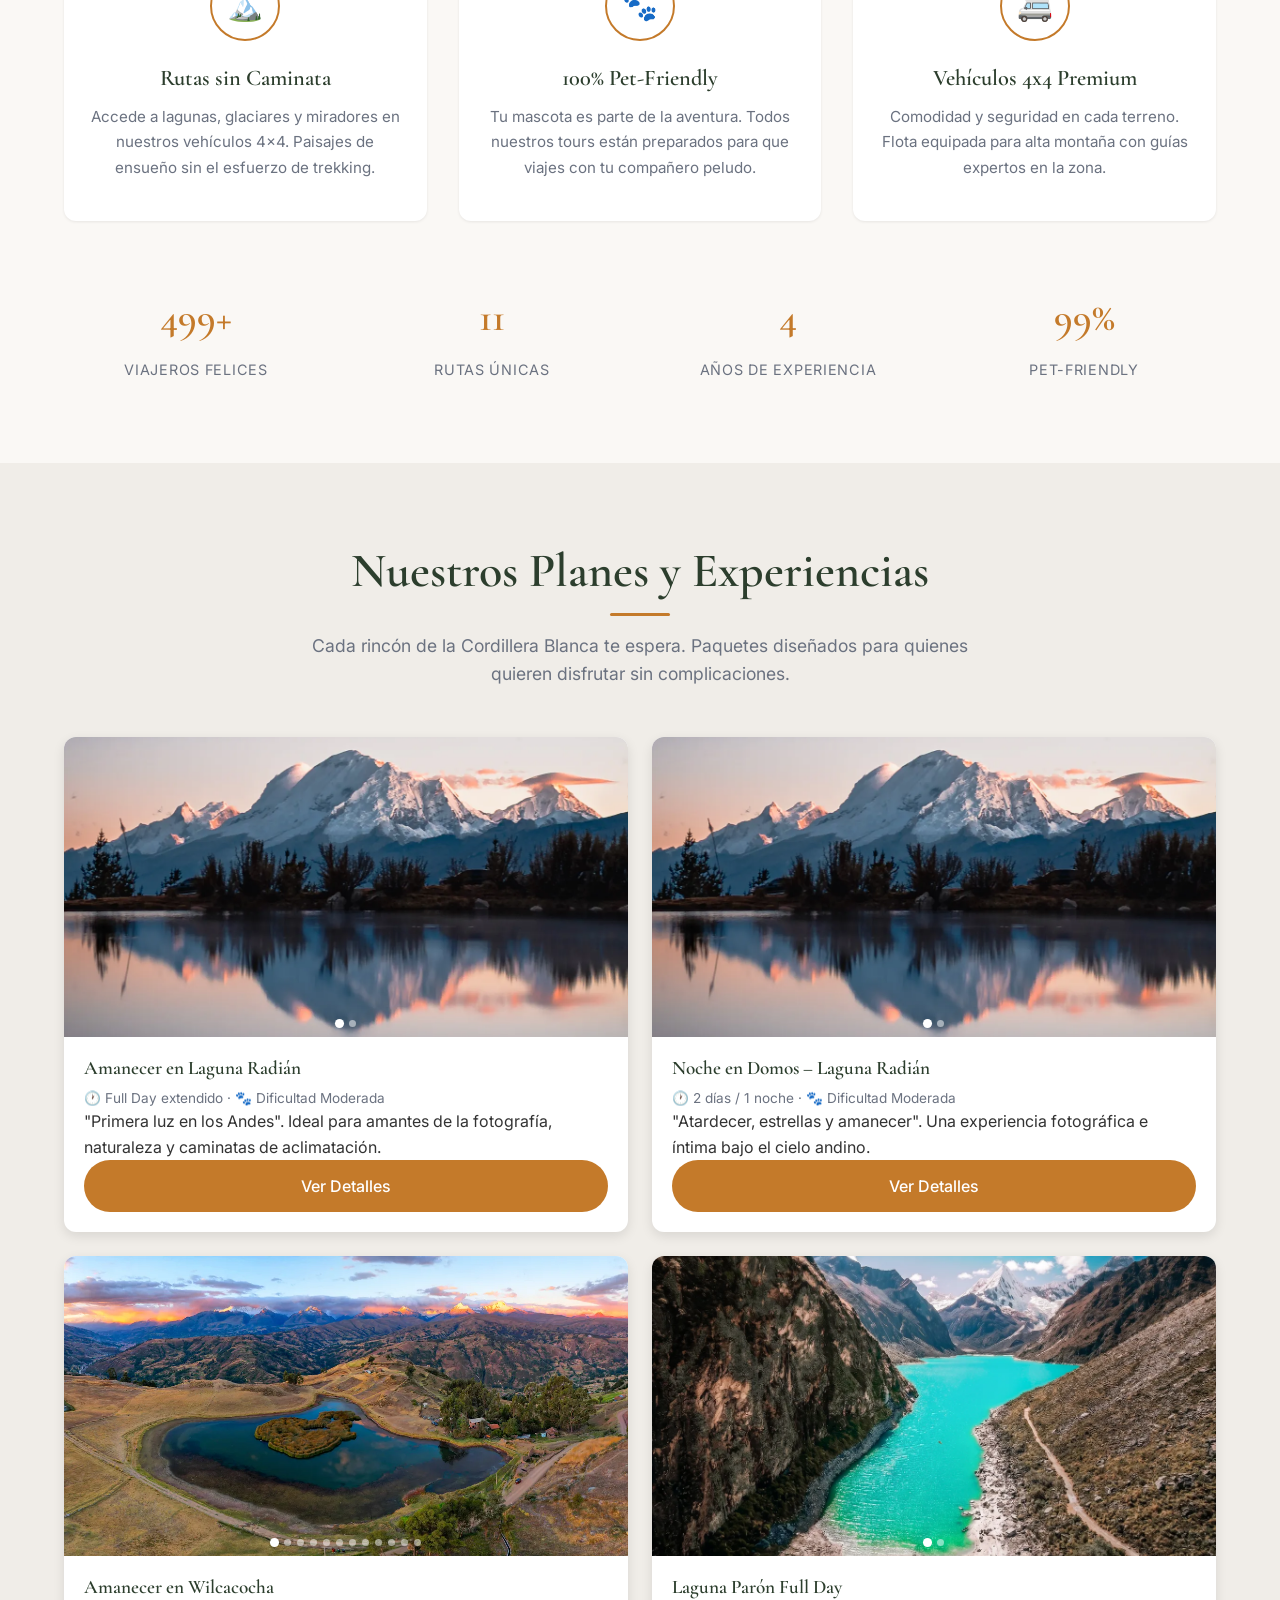
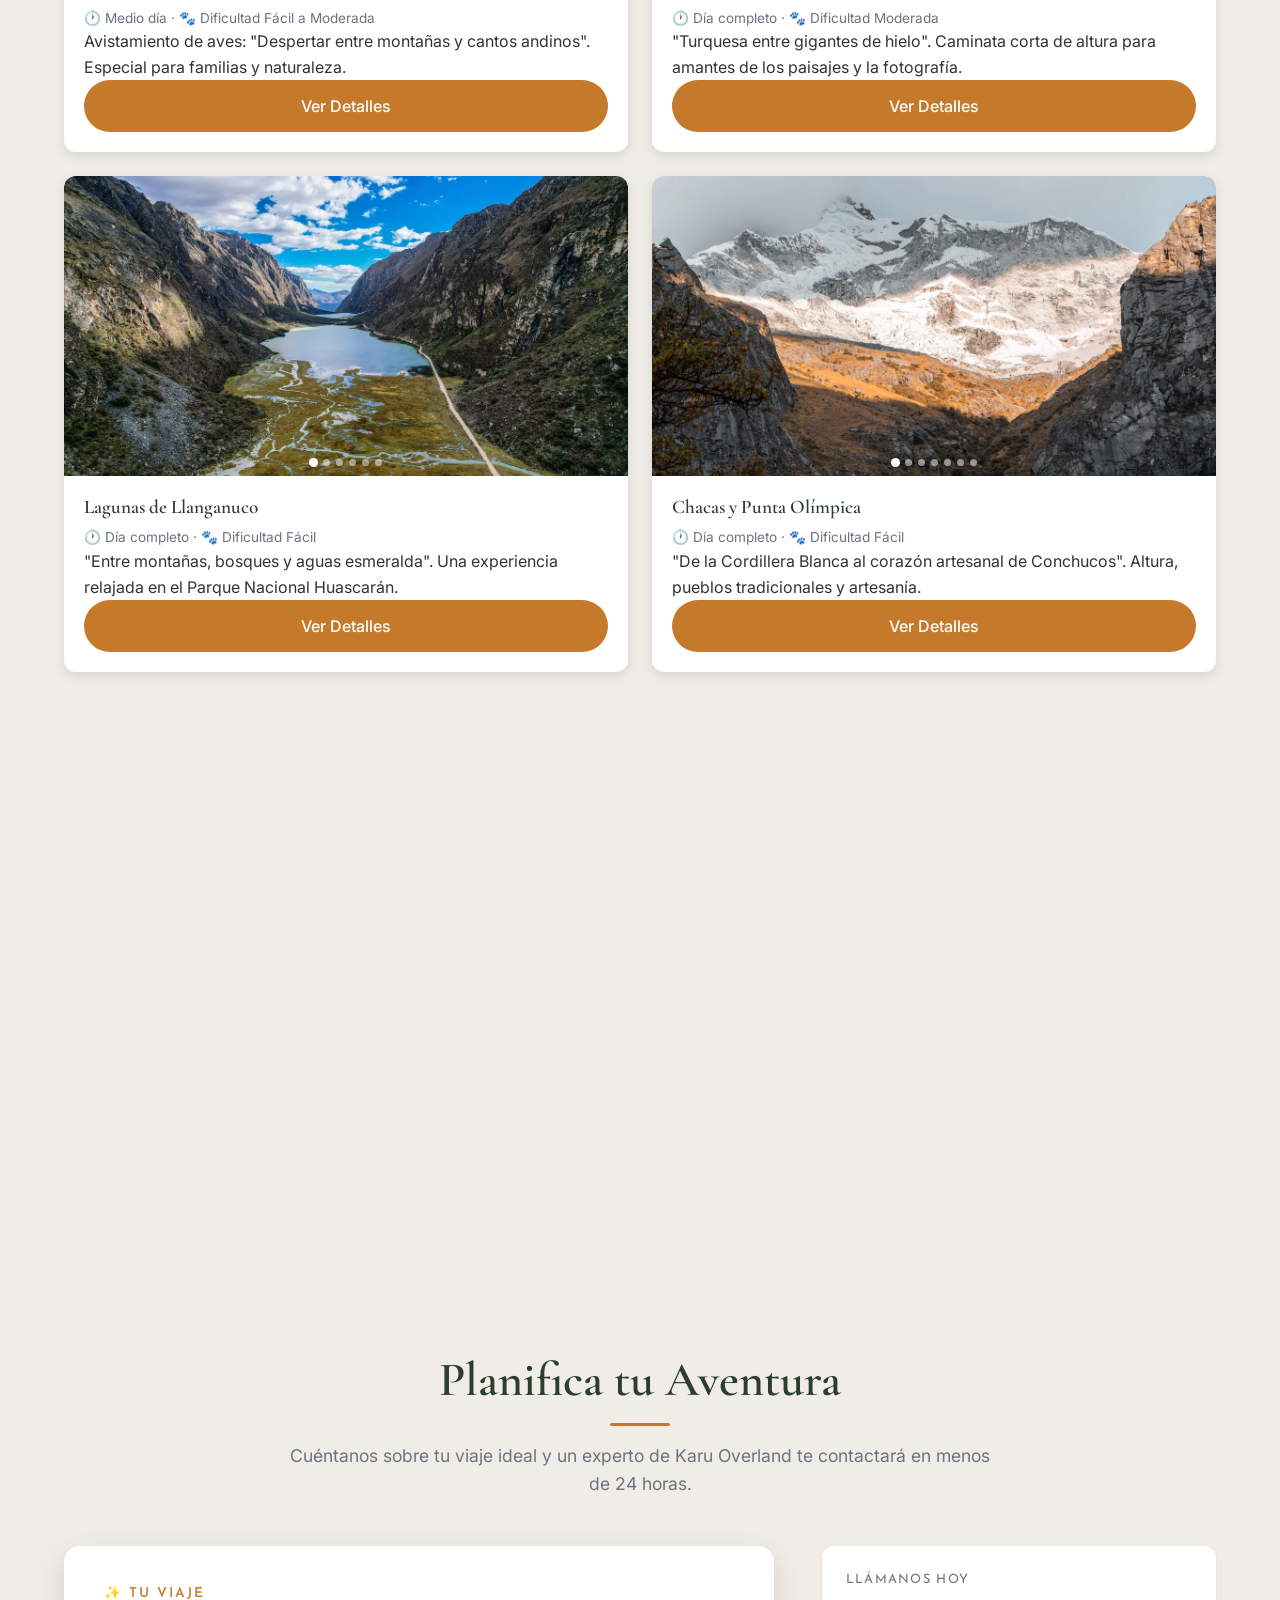
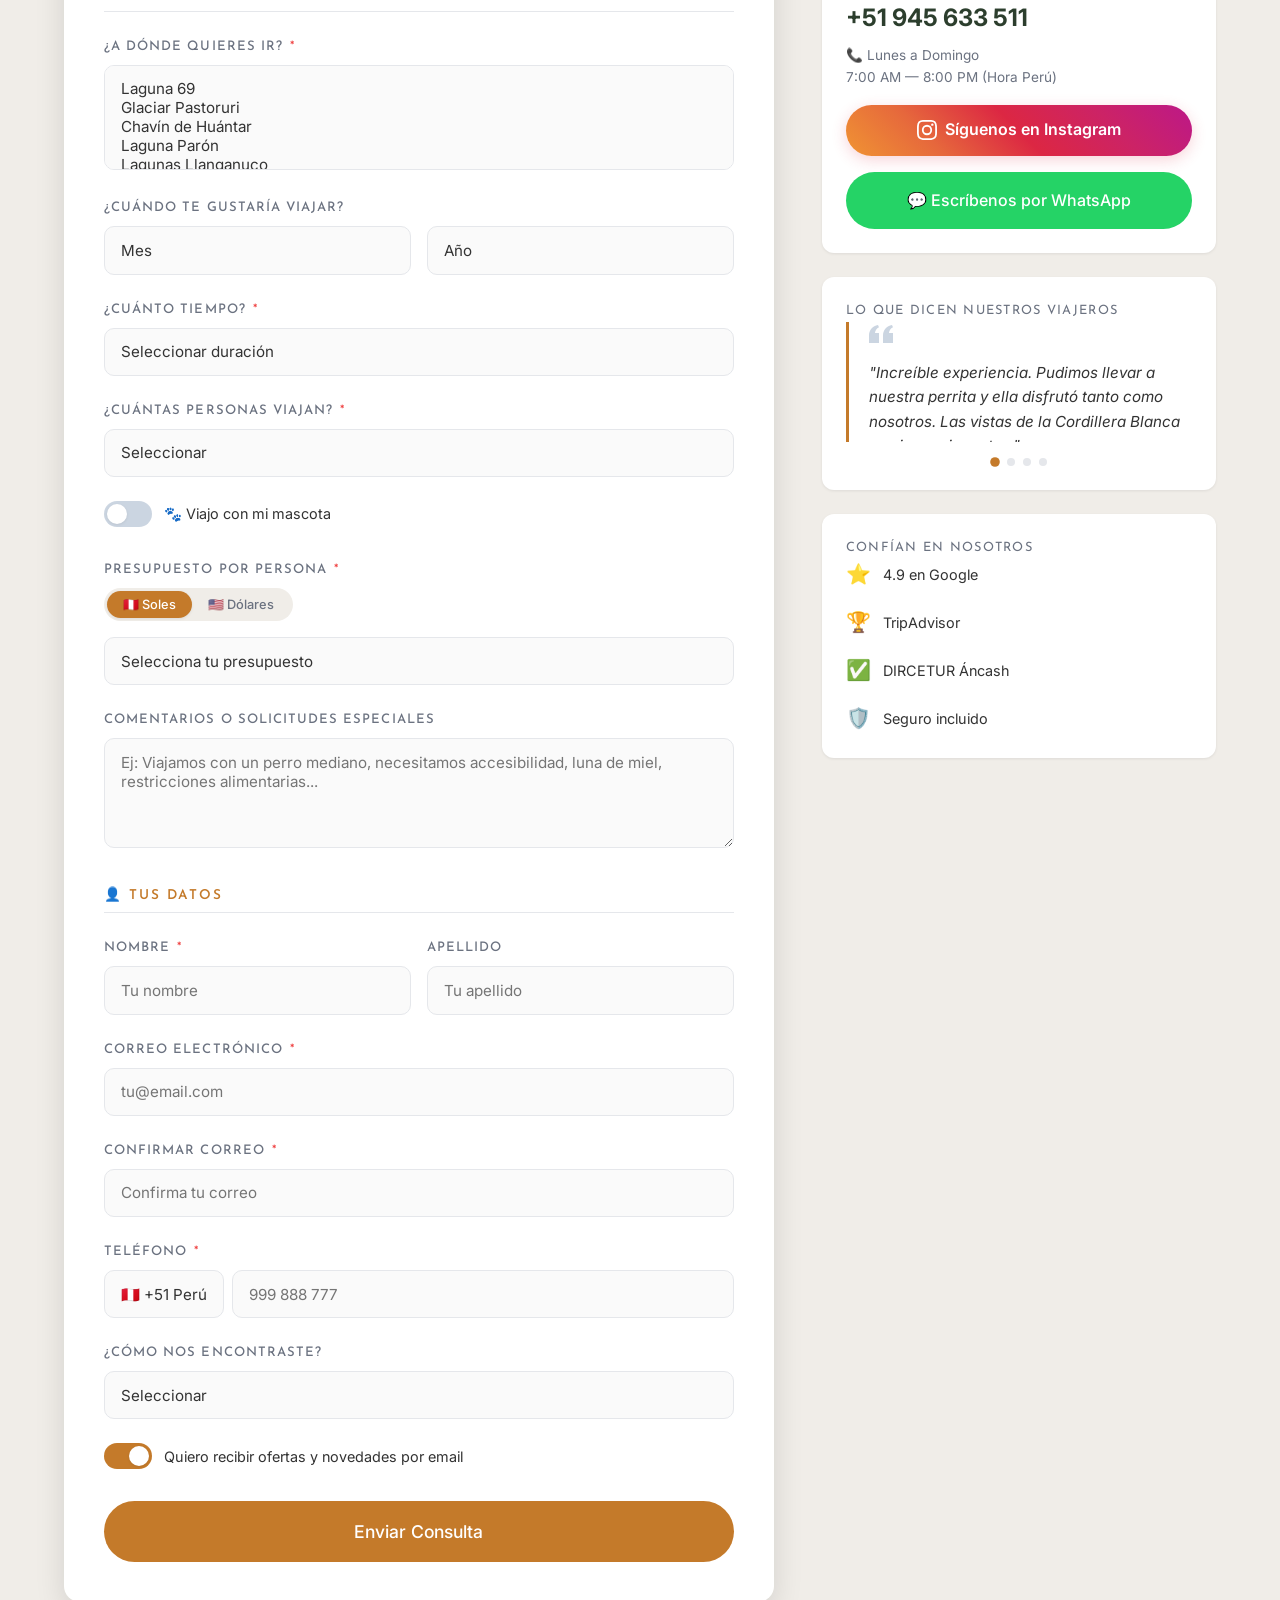
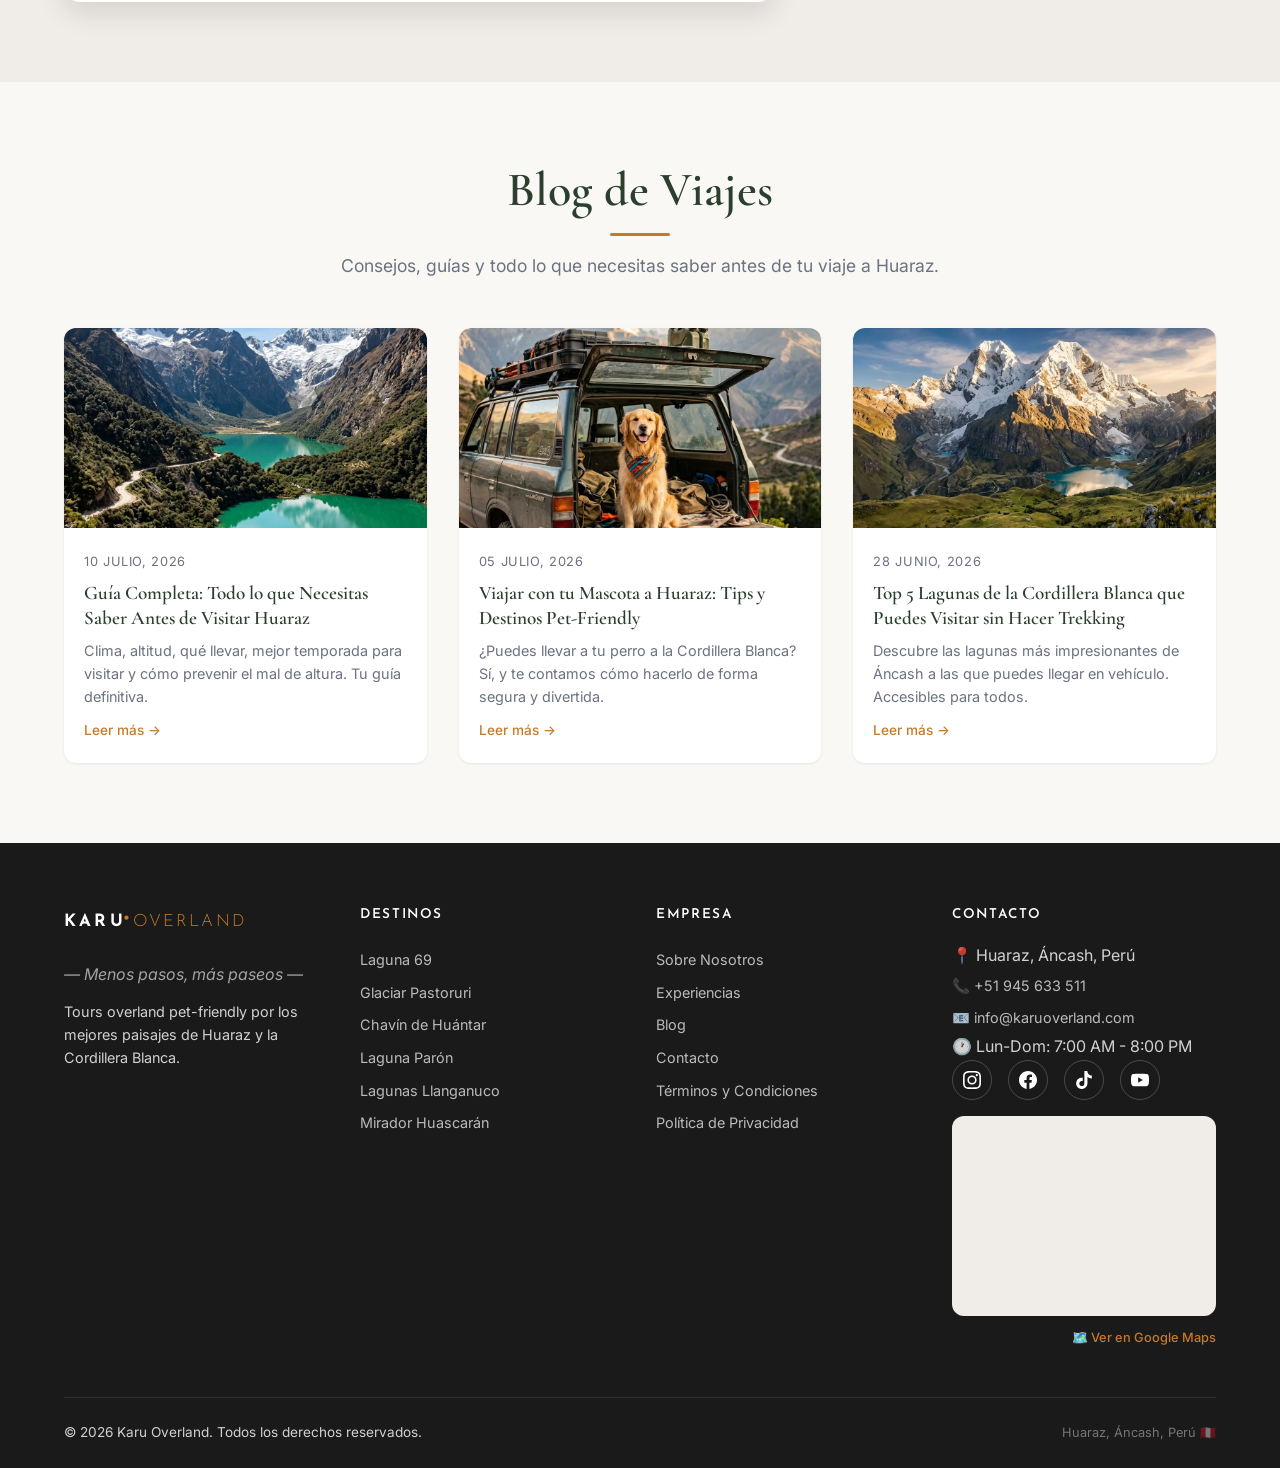
==== commit bec23e36: "fix: Cache bust style.css so UIX changes reflect for users" ====
--- a/index.html
+++ b/index.html
@@ -58,7 +58,7 @@
     <link rel="stylesheet" href="https://cdnjs.cloudflare.com/ajax/libs/font-awesome/6.4.0/css/all.min.css">
 
     <!-- ========== STYLESHEET ========== -->
-    <link rel="stylesheet" href="css/style.css">
+    <link rel="stylesheet" href="css/style.css?v=2">
 
     <!-- ========== PRELOAD HERO IMAGE ========== -->
     <link rel="preload" as="video" href="assets/video/hero-video.mp4">
@@ -1021,3 +1021,4 @@
 
 
 
+
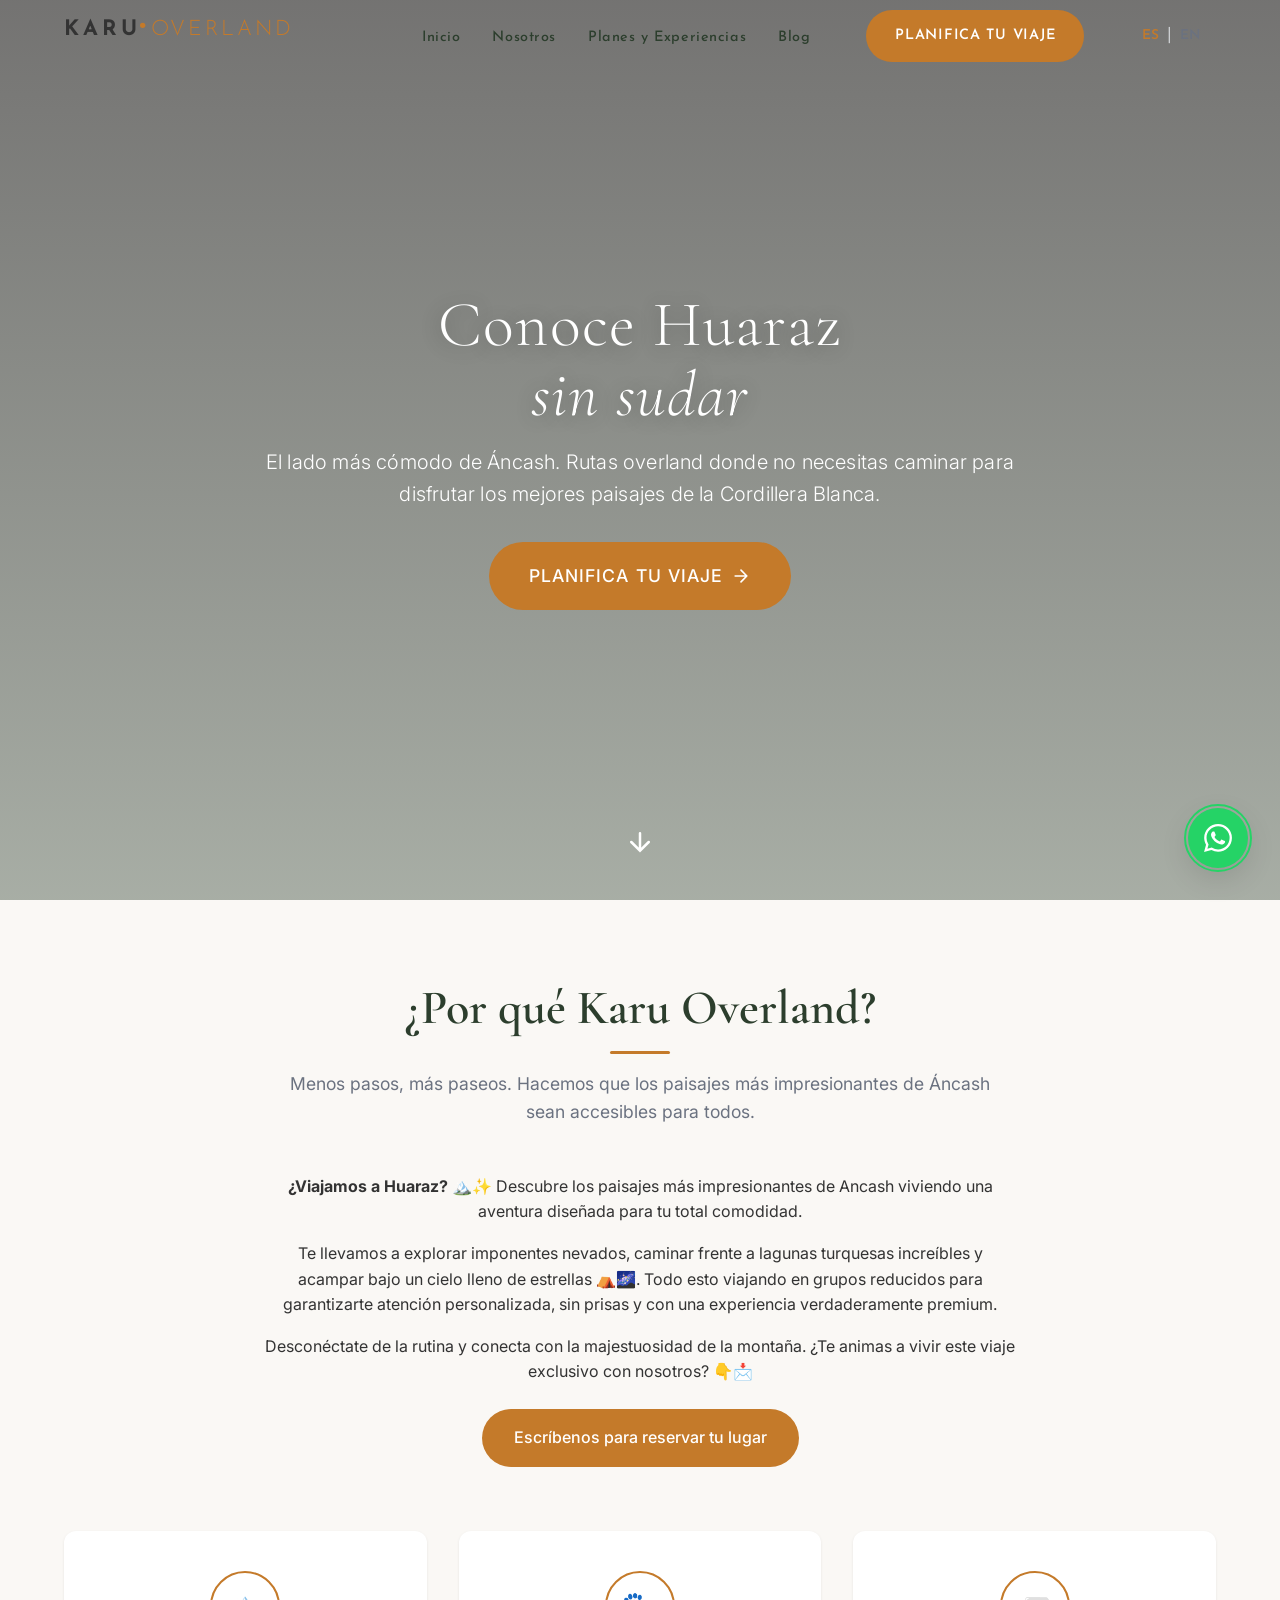
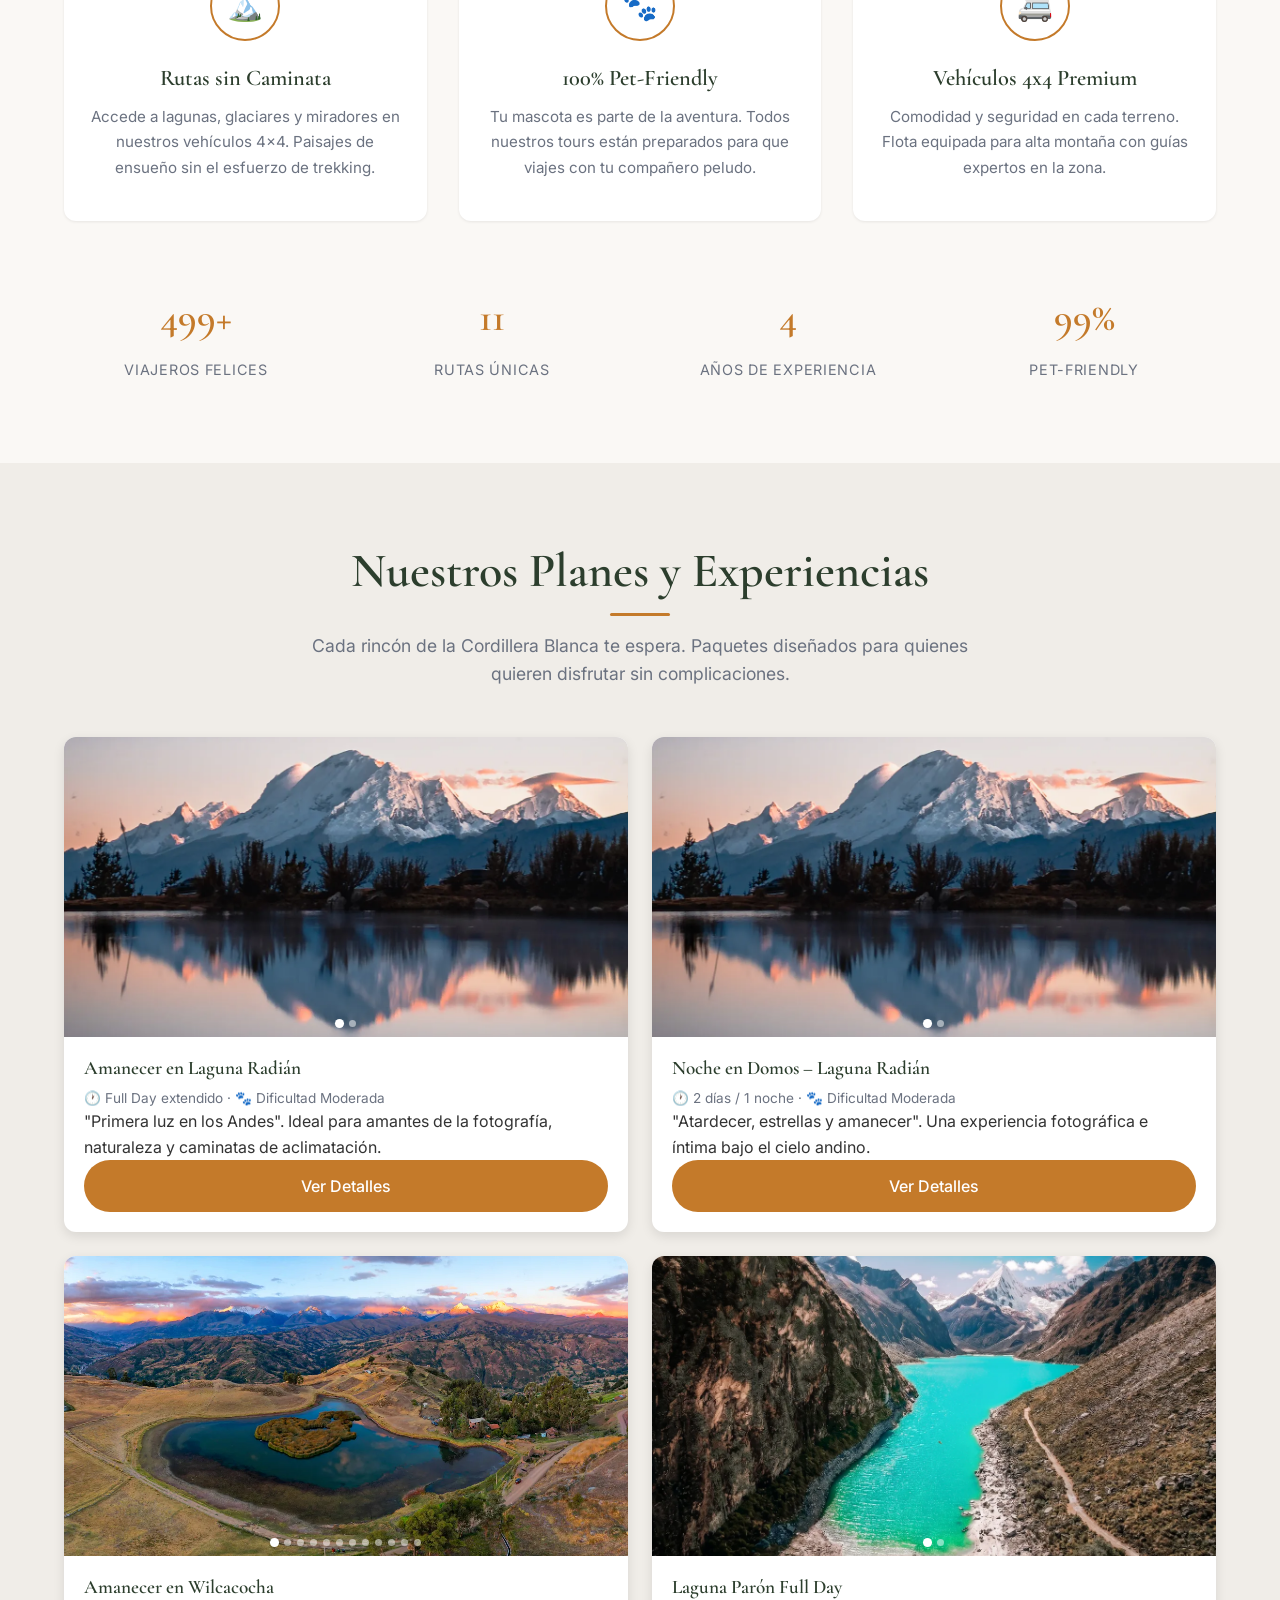
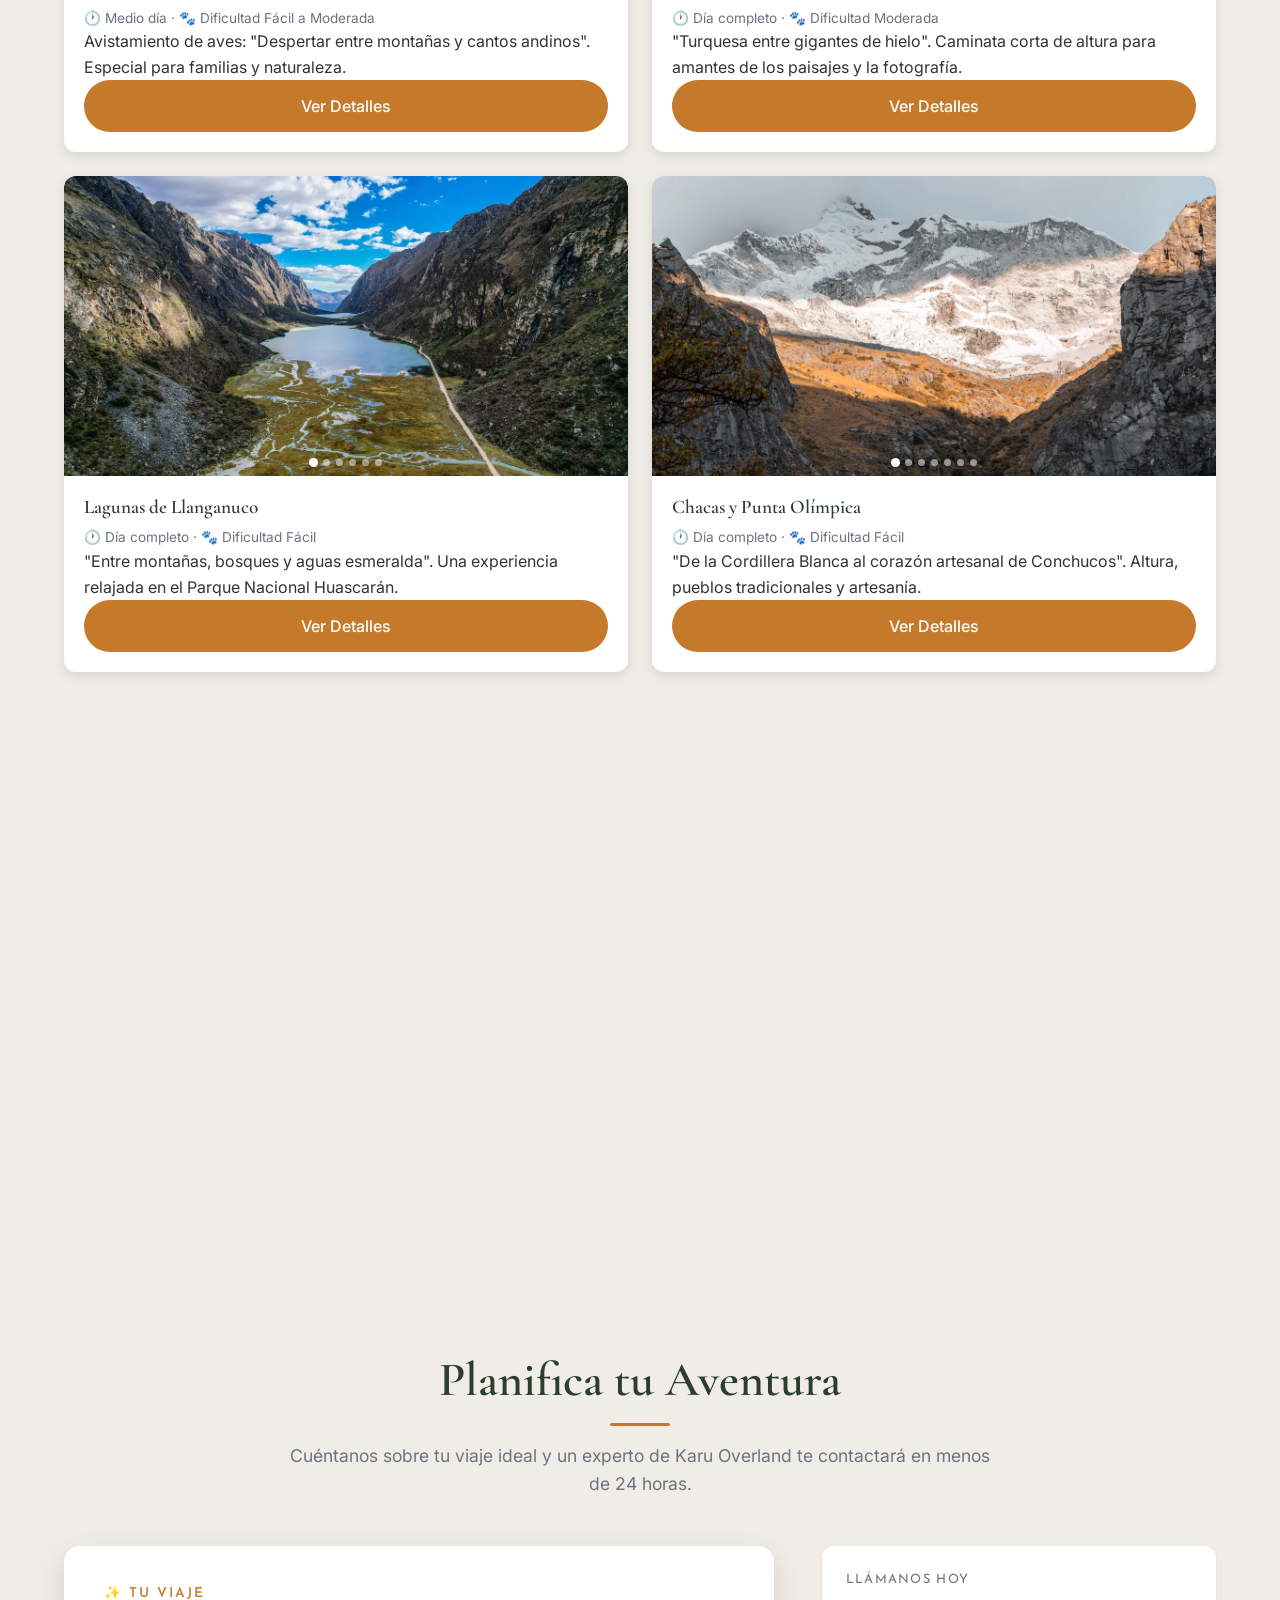
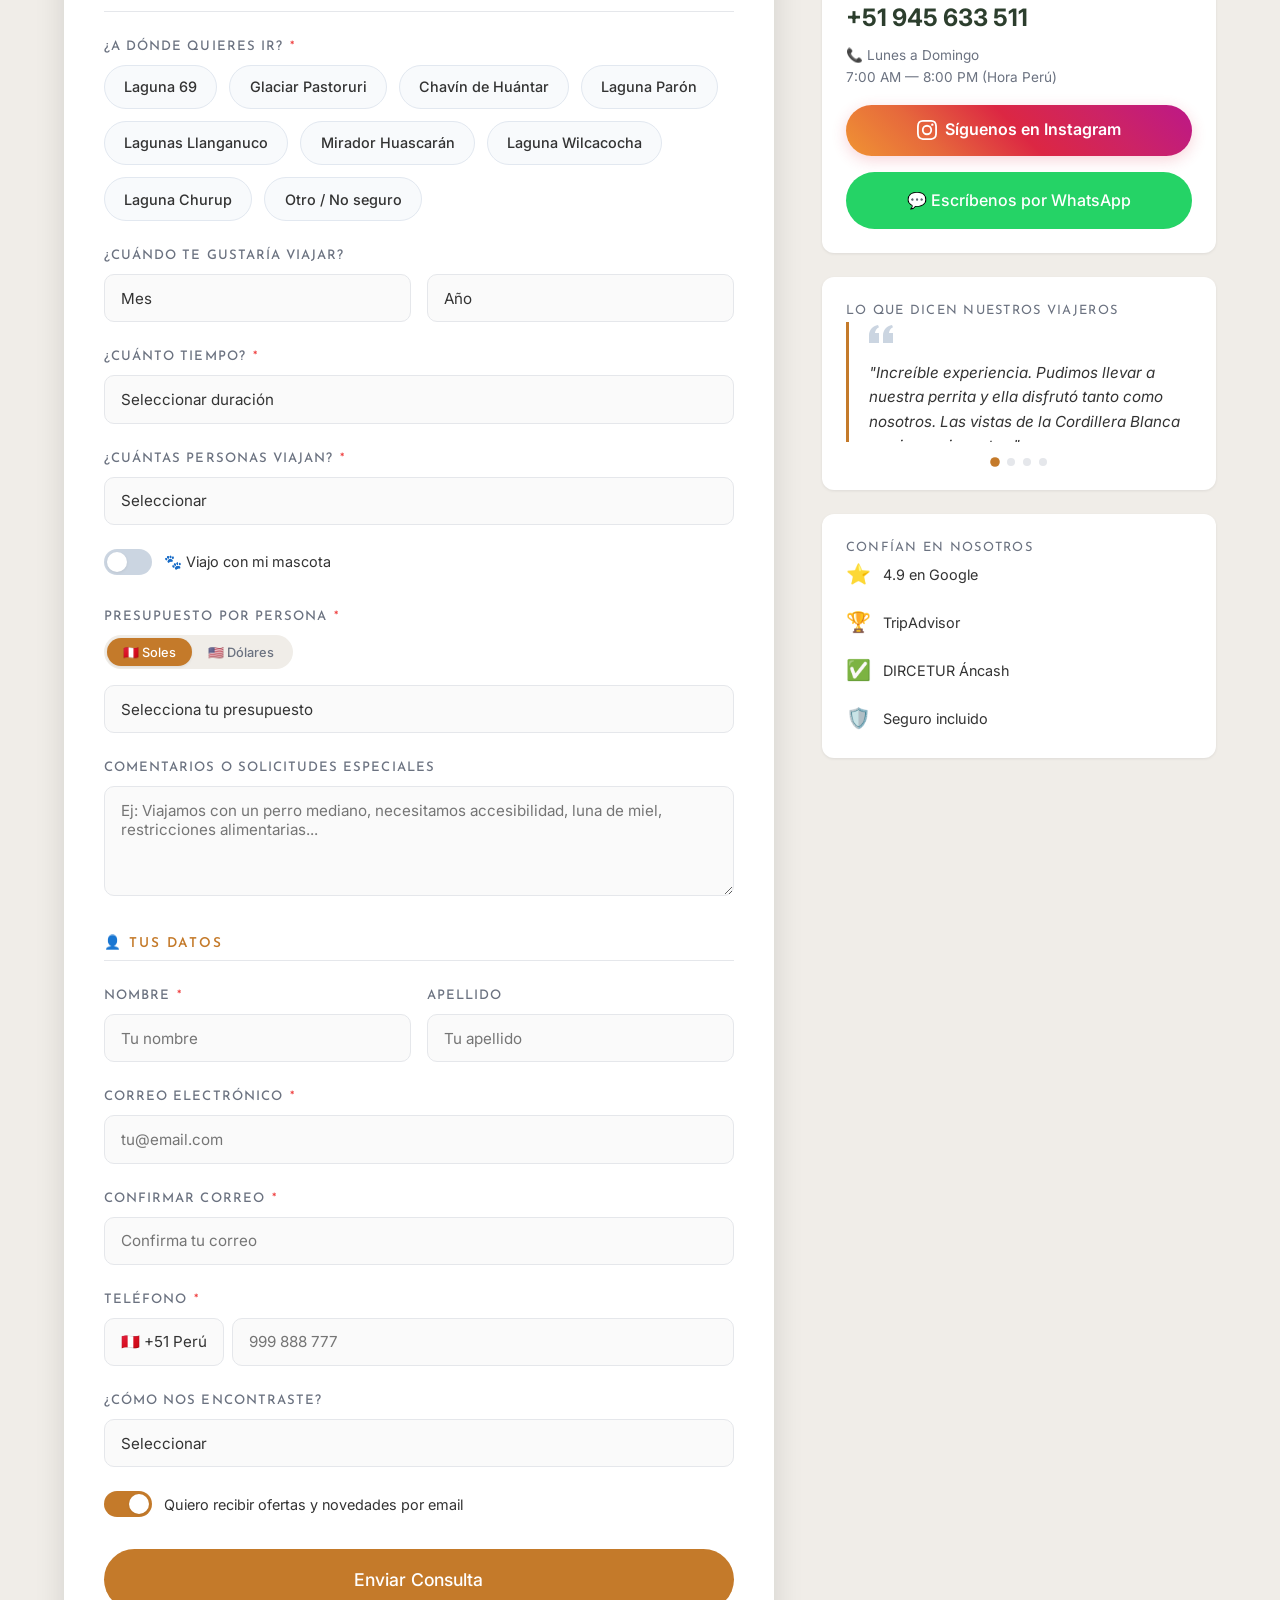
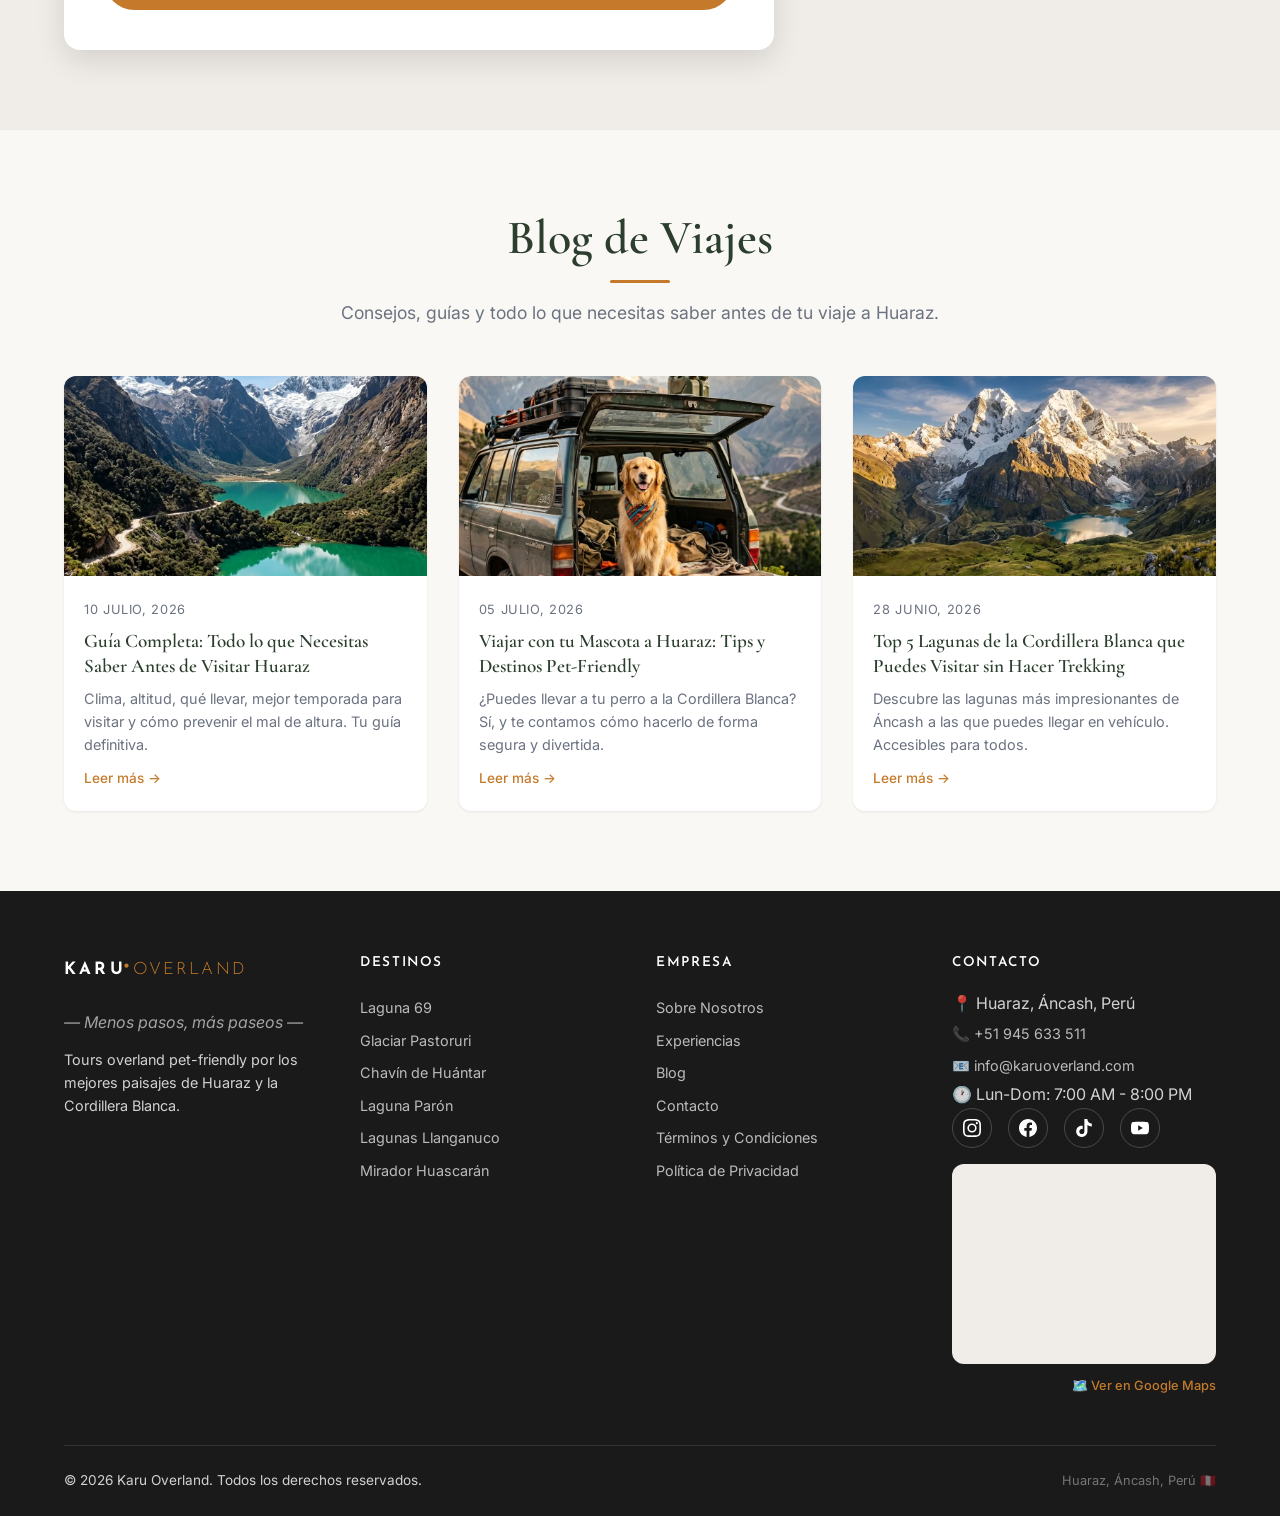
==== commit 5c42d652: "fix: Restore pills UI in index.html after hotfix overwrite" ====
--- a/index.html
+++ b/index.html
@@ -1,4 +1,4 @@
-﻿<!DOCTYPE html>
+<!DOCTYPE html>
 <html lang="es-PE" dir="ltr">
 <head>
     <meta charset="UTF-8">
@@ -480,21 +480,20 @@
 
                         <!-- Destino -->
                         <div class="form-group">
-                            <label class="form-group__label" for="destination">
+                            <label class="form-group__label">
                                 ¿A dónde quieres ir? <span class="required">*</span>
                             </label>
-                            <select class="form-group__select" id="destination" name="destination" multiple required>
-                                <option value="laguna-69">Laguna 69</option>
-                                <option value="pastoruri">Glaciar Pastoruri</option>
-                                <option value="chavin">Chavín de Huántar</option>
-                                <option value="paron">Laguna Parón</option>
-                                <option value="llanganuco">Lagunas Llanganuco</option>
-                                <option value="huascaran">Mirador Huascarán</option>
-                                <option value="wilcacocha">Laguna Wilcacocha</option>
-                                <option value="lago-churup">Laguna Churup</option>
-                                <option value="otro">Otro / No estoy seguro</option>
-                            </select>
-                            <div id="destination-tags" class="form-group__tags"></div>
+                            <div class="pills-group" id="destination-group">
+                                <label class="pill-checkbox"><input type="checkbox" name="destination" value="laguna-69"><span>Laguna 69</span></label>
+                                <label class="pill-checkbox"><input type="checkbox" name="destination" value="pastoruri"><span>Glaciar Pastoruri</span></label>
+                                <label class="pill-checkbox"><input type="checkbox" name="destination" value="chavin"><span>Chavín de Huántar</span></label>
+                                <label class="pill-checkbox"><input type="checkbox" name="destination" value="paron"><span>Laguna Parón</span></label>
+                                <label class="pill-checkbox"><input type="checkbox" name="destination" value="llanganuco"><span>Lagunas Llanganuco</span></label>
+                                <label class="pill-checkbox"><input type="checkbox" name="destination" value="huascaran"><span>Mirador Huascarán</span></label>
+                                <label class="pill-checkbox"><input type="checkbox" name="destination" value="wilcacocha"><span>Laguna Wilcacocha</span></label>
+                                <label class="pill-checkbox"><input type="checkbox" name="destination" value="lago-churup"><span>Laguna Churup</span></label>
+                                <label class="pill-checkbox"><input type="checkbox" name="destination" value="otro"><span>Otro / No seguro</span></label>
+                            </div>
                             <p class="form-group__error" id="destination-error">Selecciona al menos un destino</p>
                         </div>
 
@@ -1002,7 +1001,7 @@
 
     <!-- ========== SCRIPTS ========== -->
     <script src="js/main.js?v=2" defer></script>
-    <script src="js/form-handler.js?v=3" defer></script>
+    <script src="js/form-handler.js?v=4" defer></script>
 </body>
 </html>
 
@@ -1022,3 +1021,4 @@
 
 
 
+
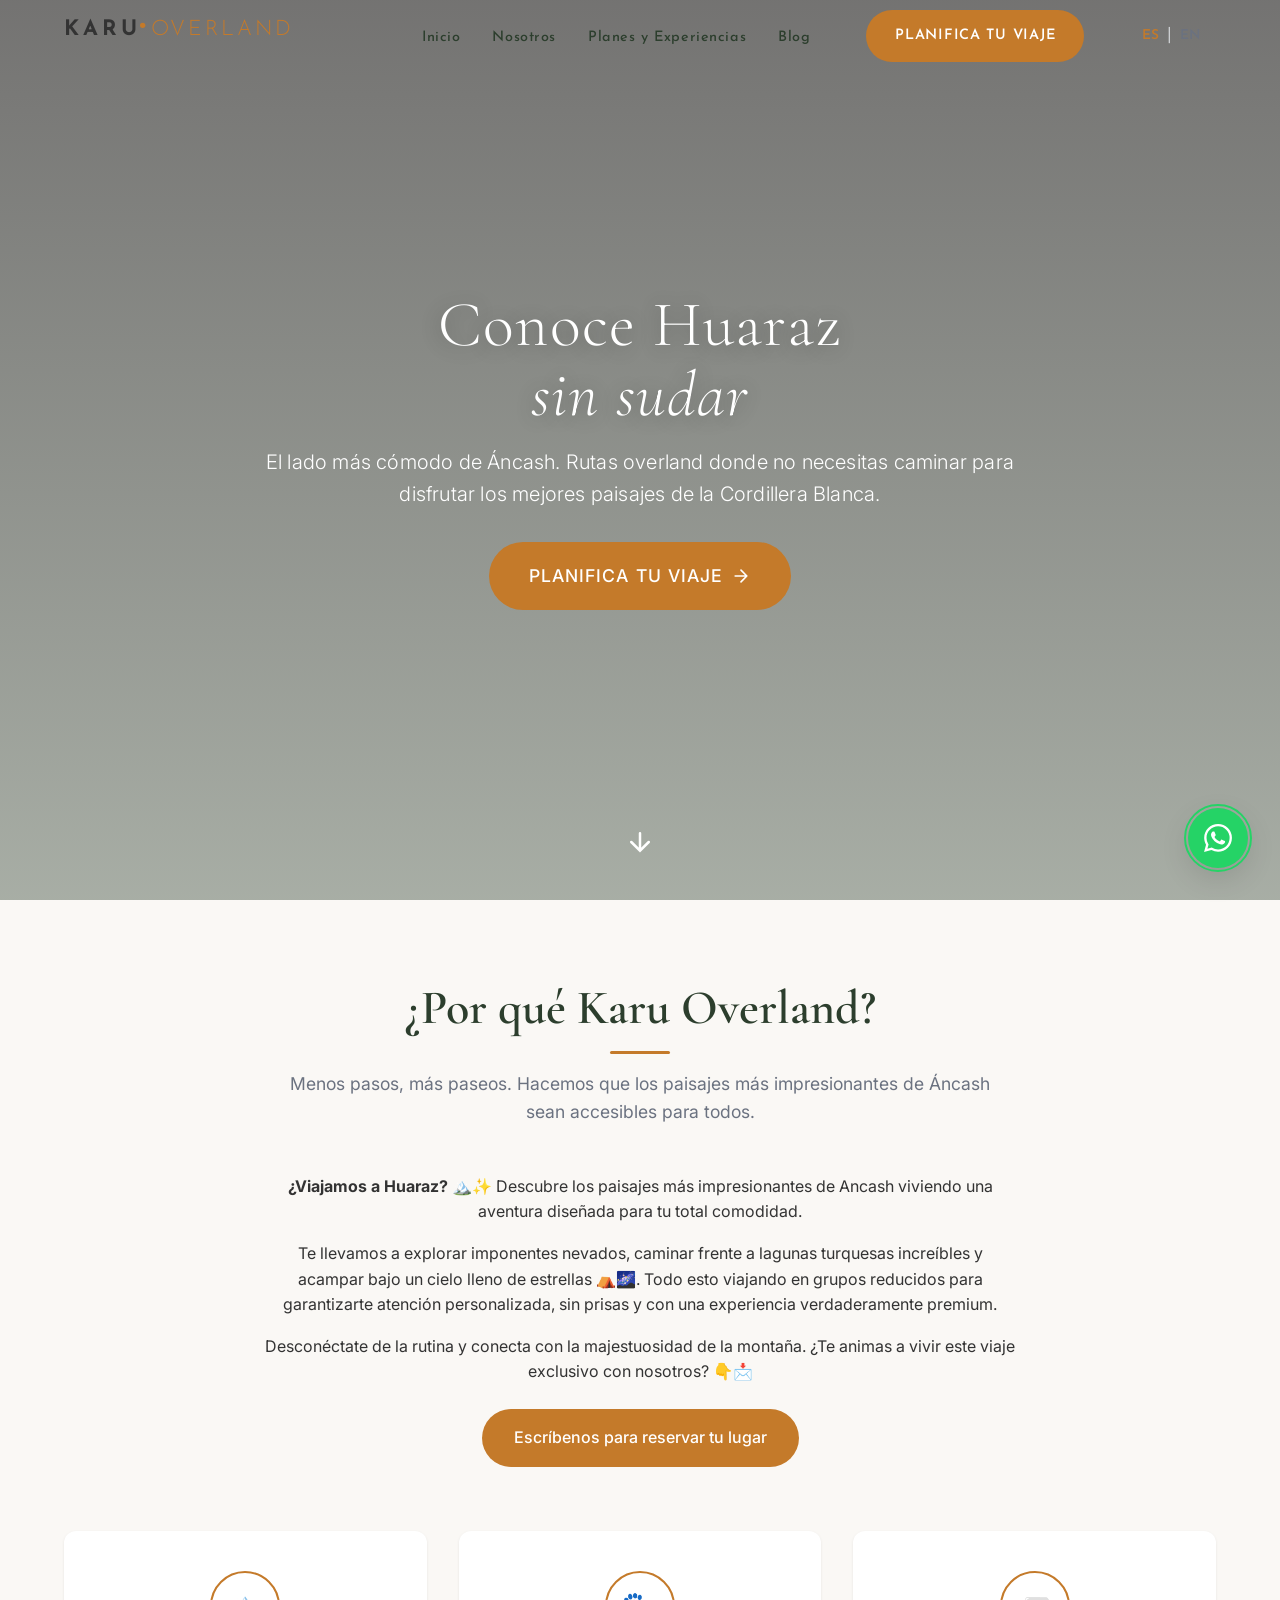
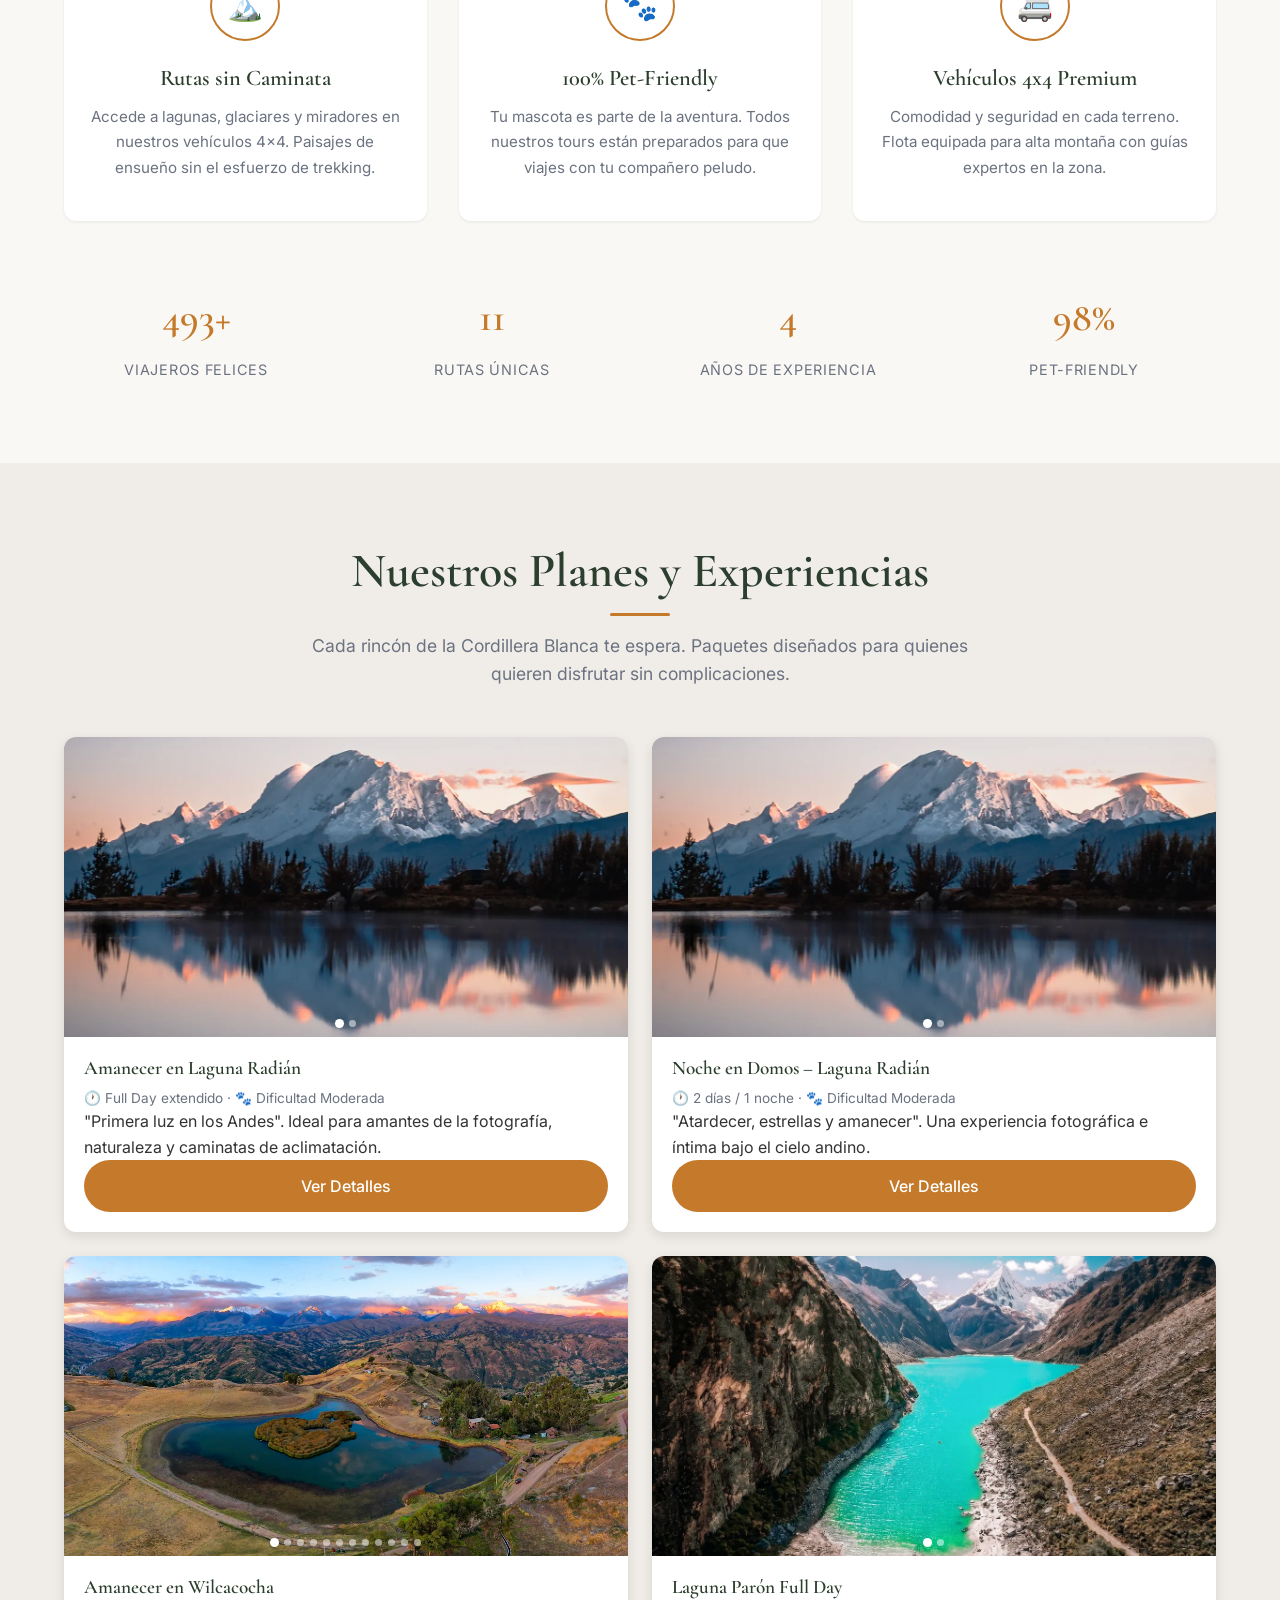
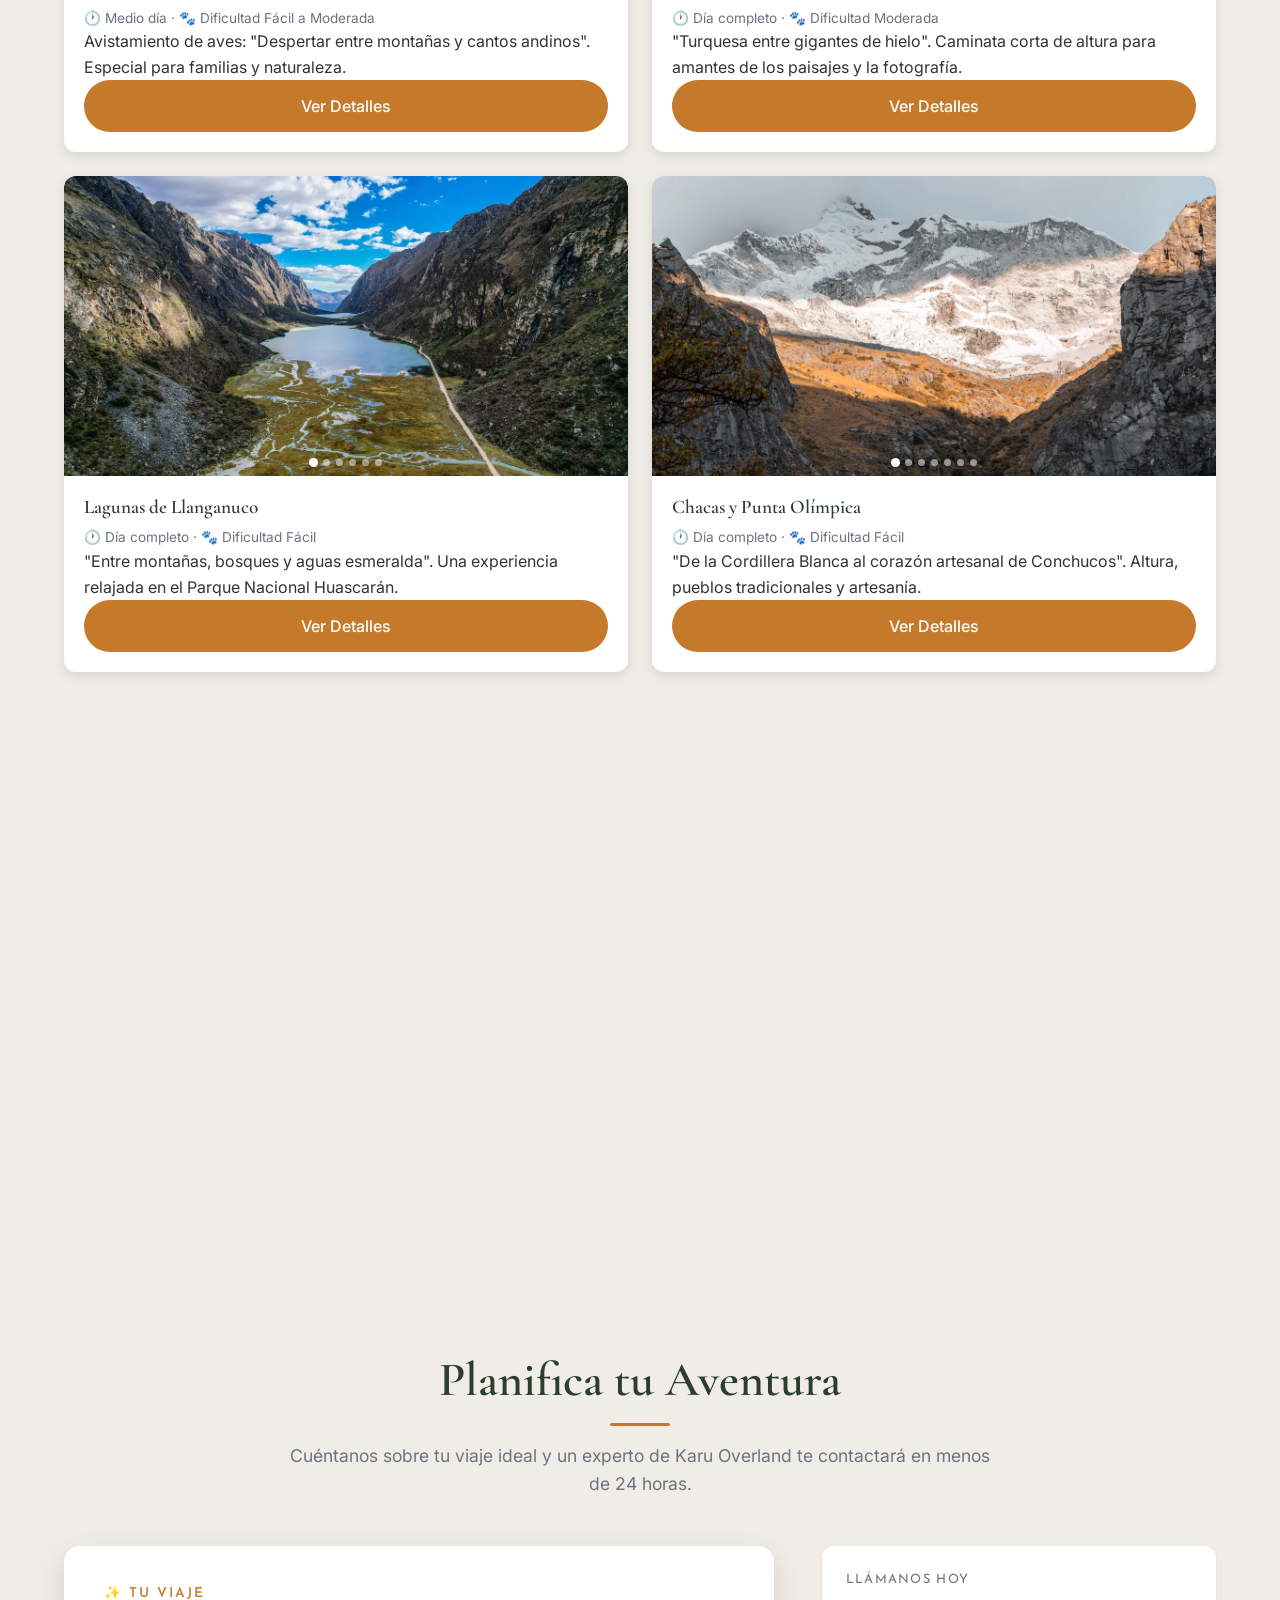
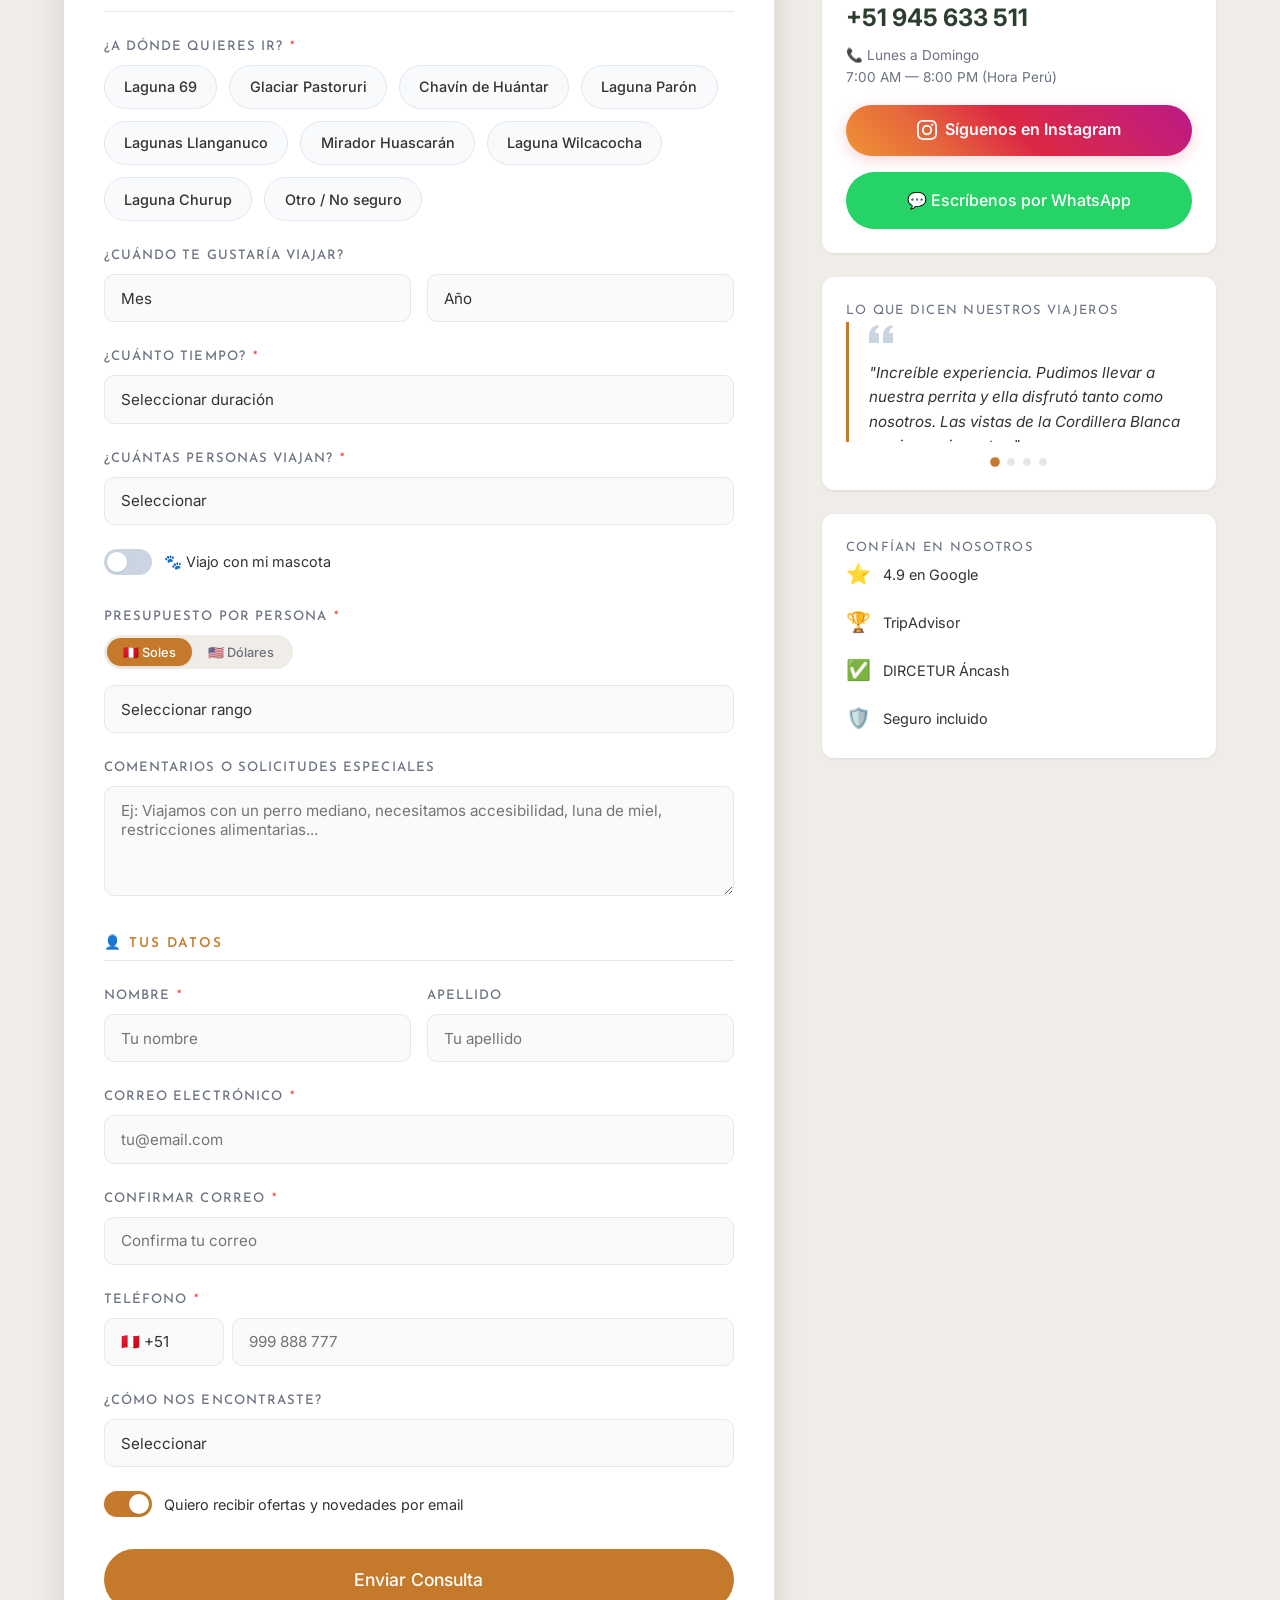
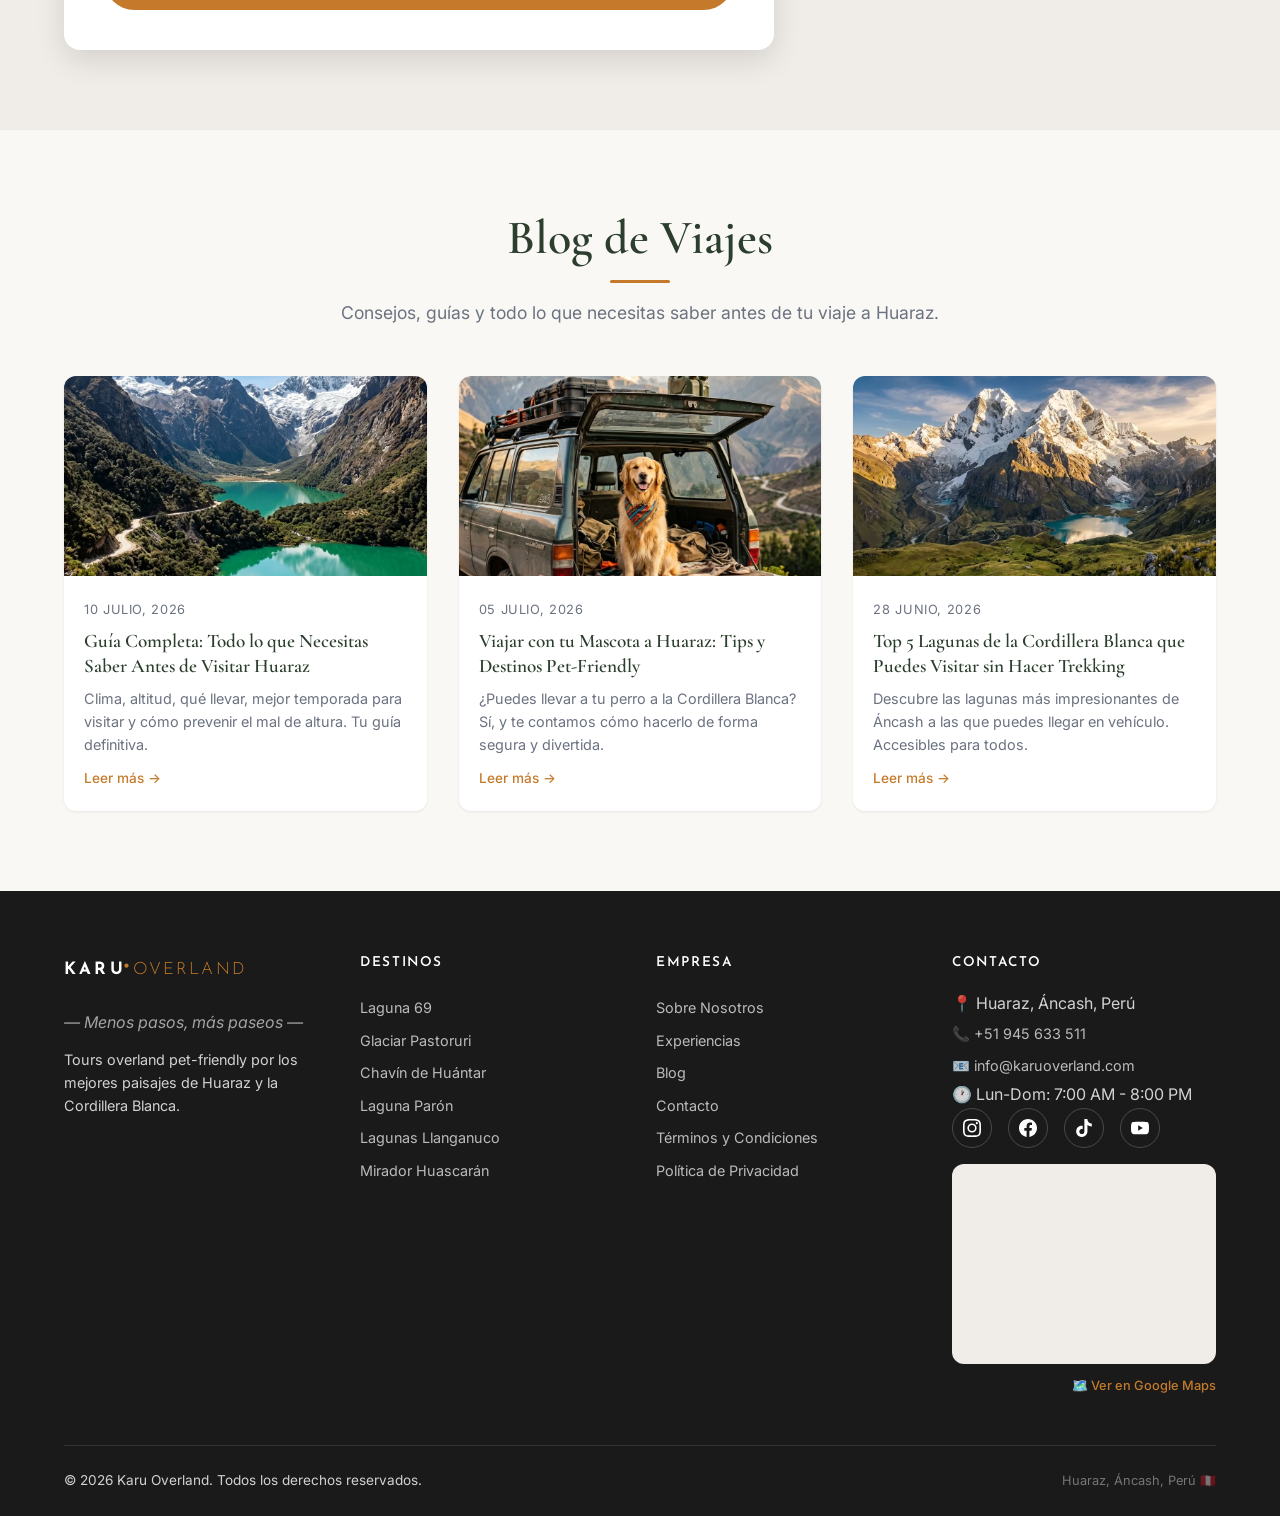
==== commit 33160baf: "fix: Web3Forms payload translation and checkbox group collection" ====
--- a/index.html
+++ b/index.html
@@ -1,4 +1,4 @@
-<!DOCTYPE html>
+﻿<!DOCTYPE html>
 <html lang="es-PE" dir="ltr">
 <head>
     <meta charset="UTF-8">
@@ -1001,7 +1001,7 @@
 
     <!-- ========== SCRIPTS ========== -->
     <script src="js/main.js?v=2" defer></script>
-    <script src="js/form-handler.js?v=4" defer></script>
+    <script src="js/form-handler.js?v=5" defer></script>
 </body>
 </html>
 
@@ -1022,3 +1022,4 @@
 
 
 
+
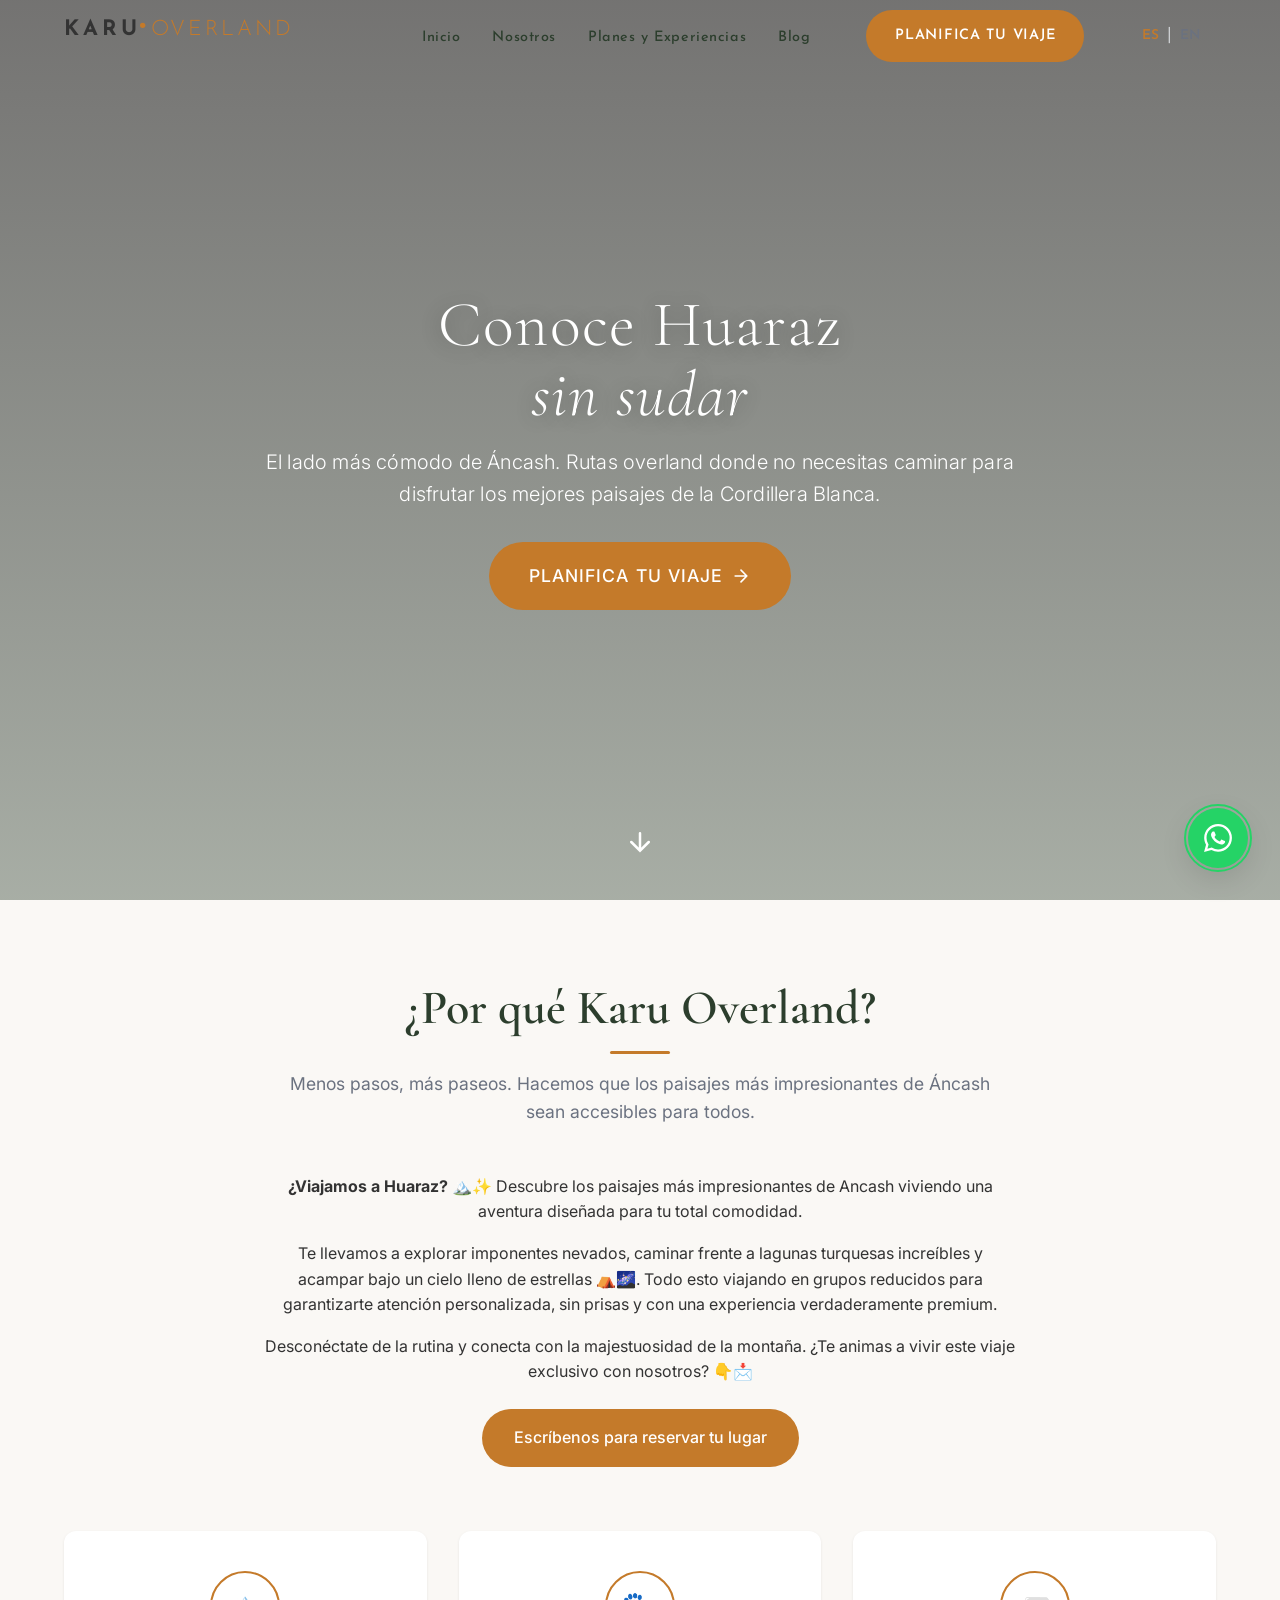
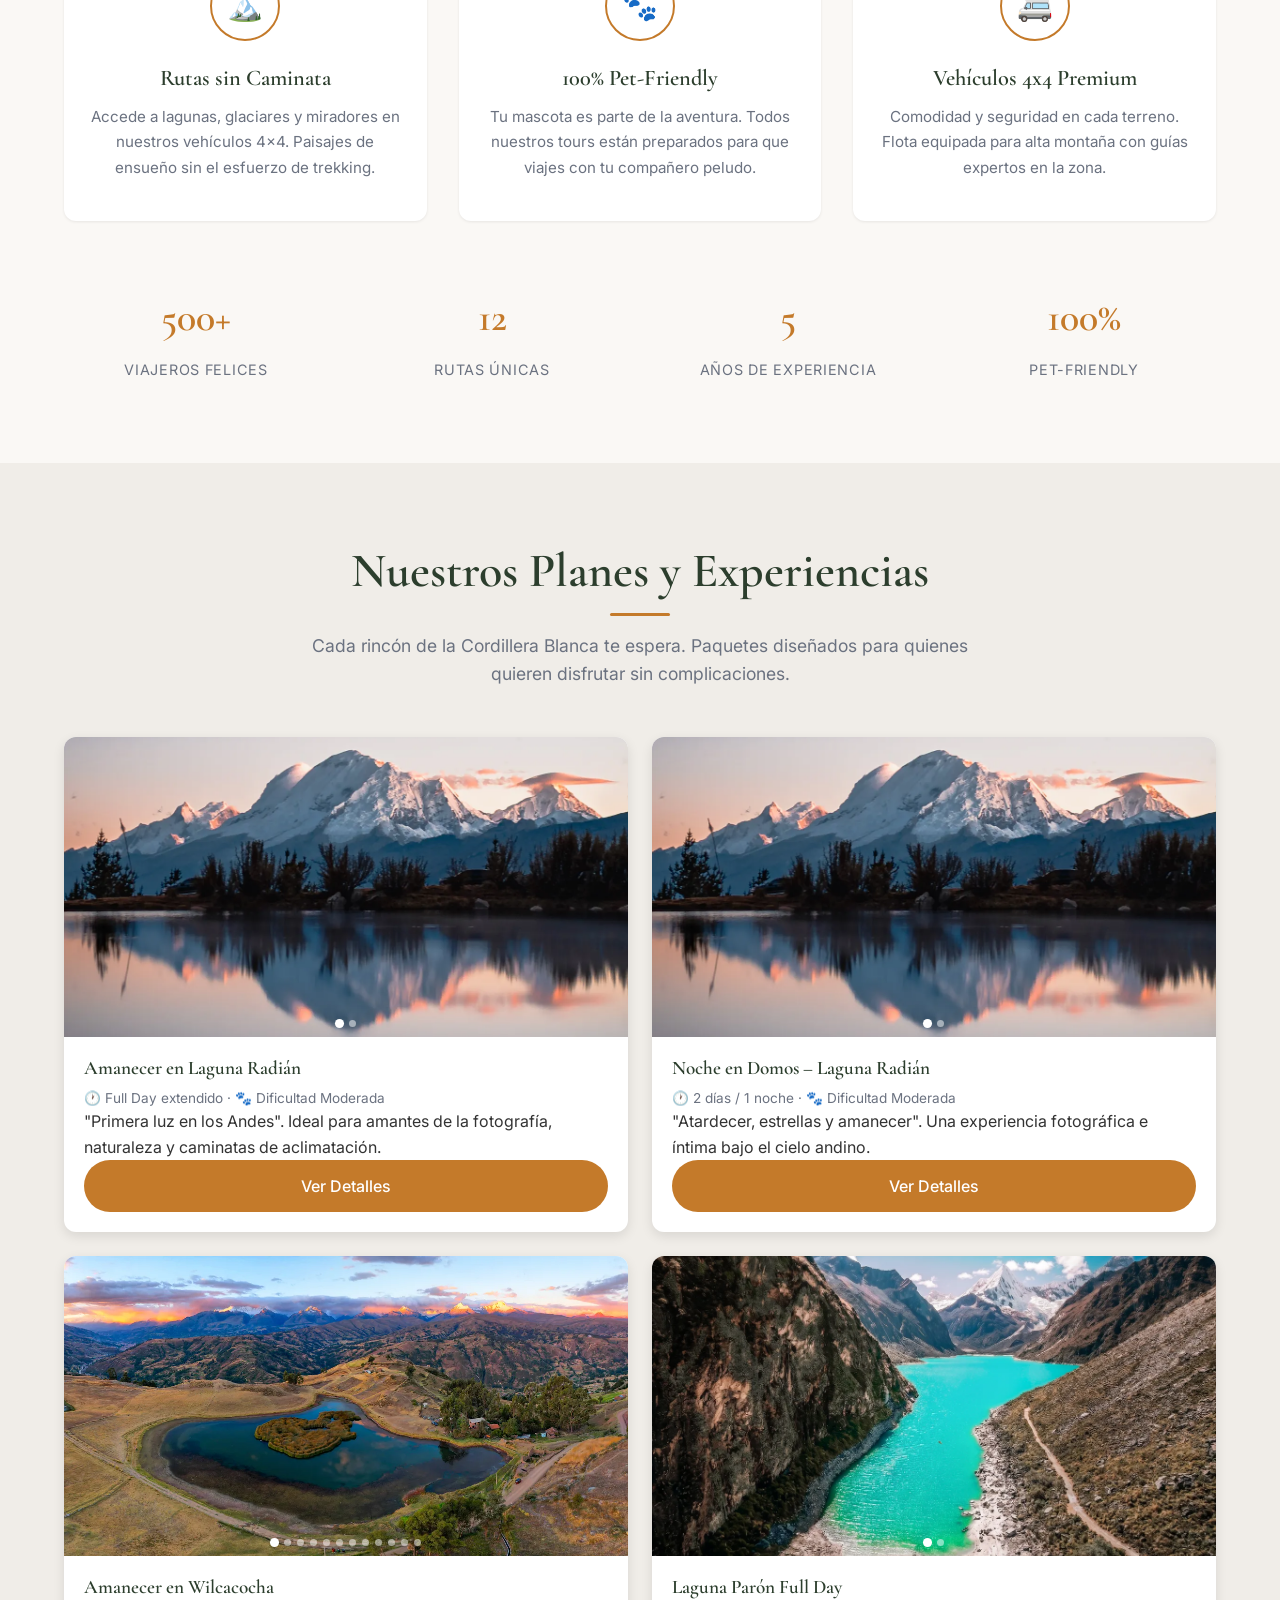
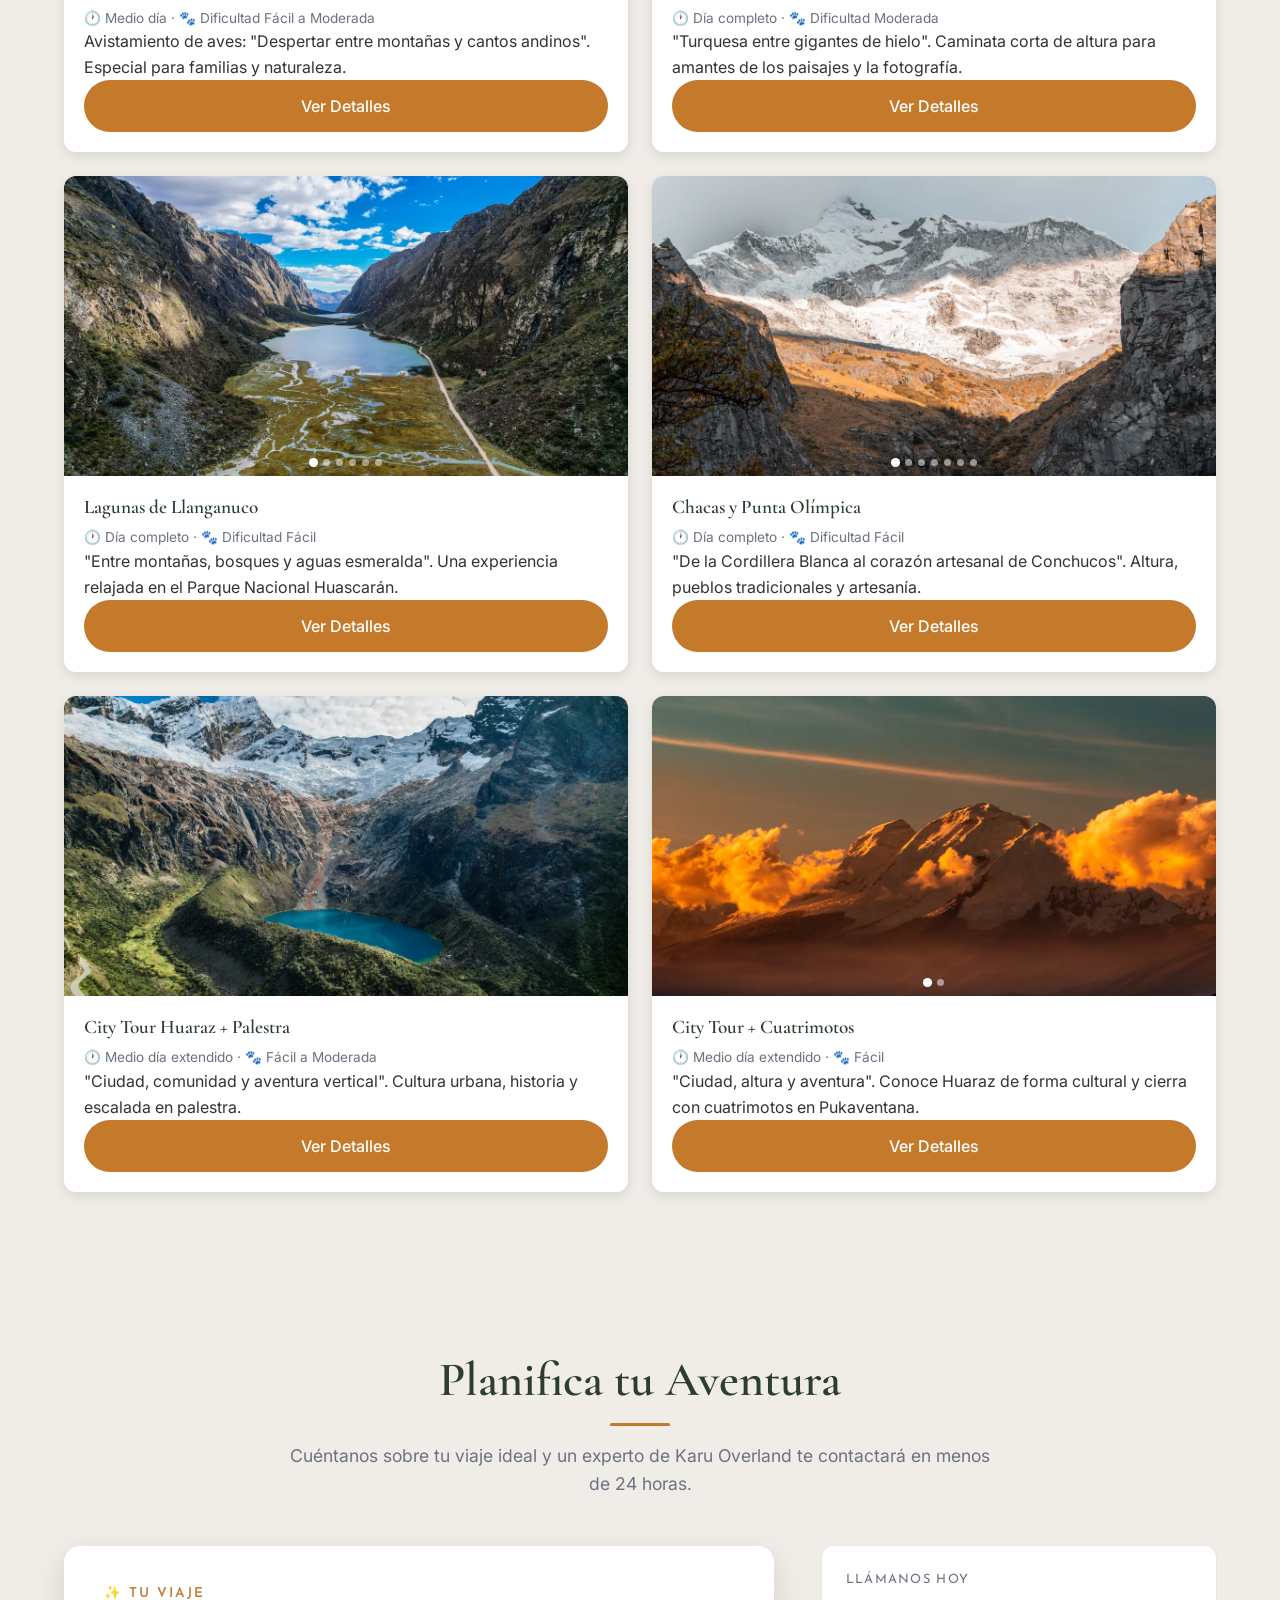
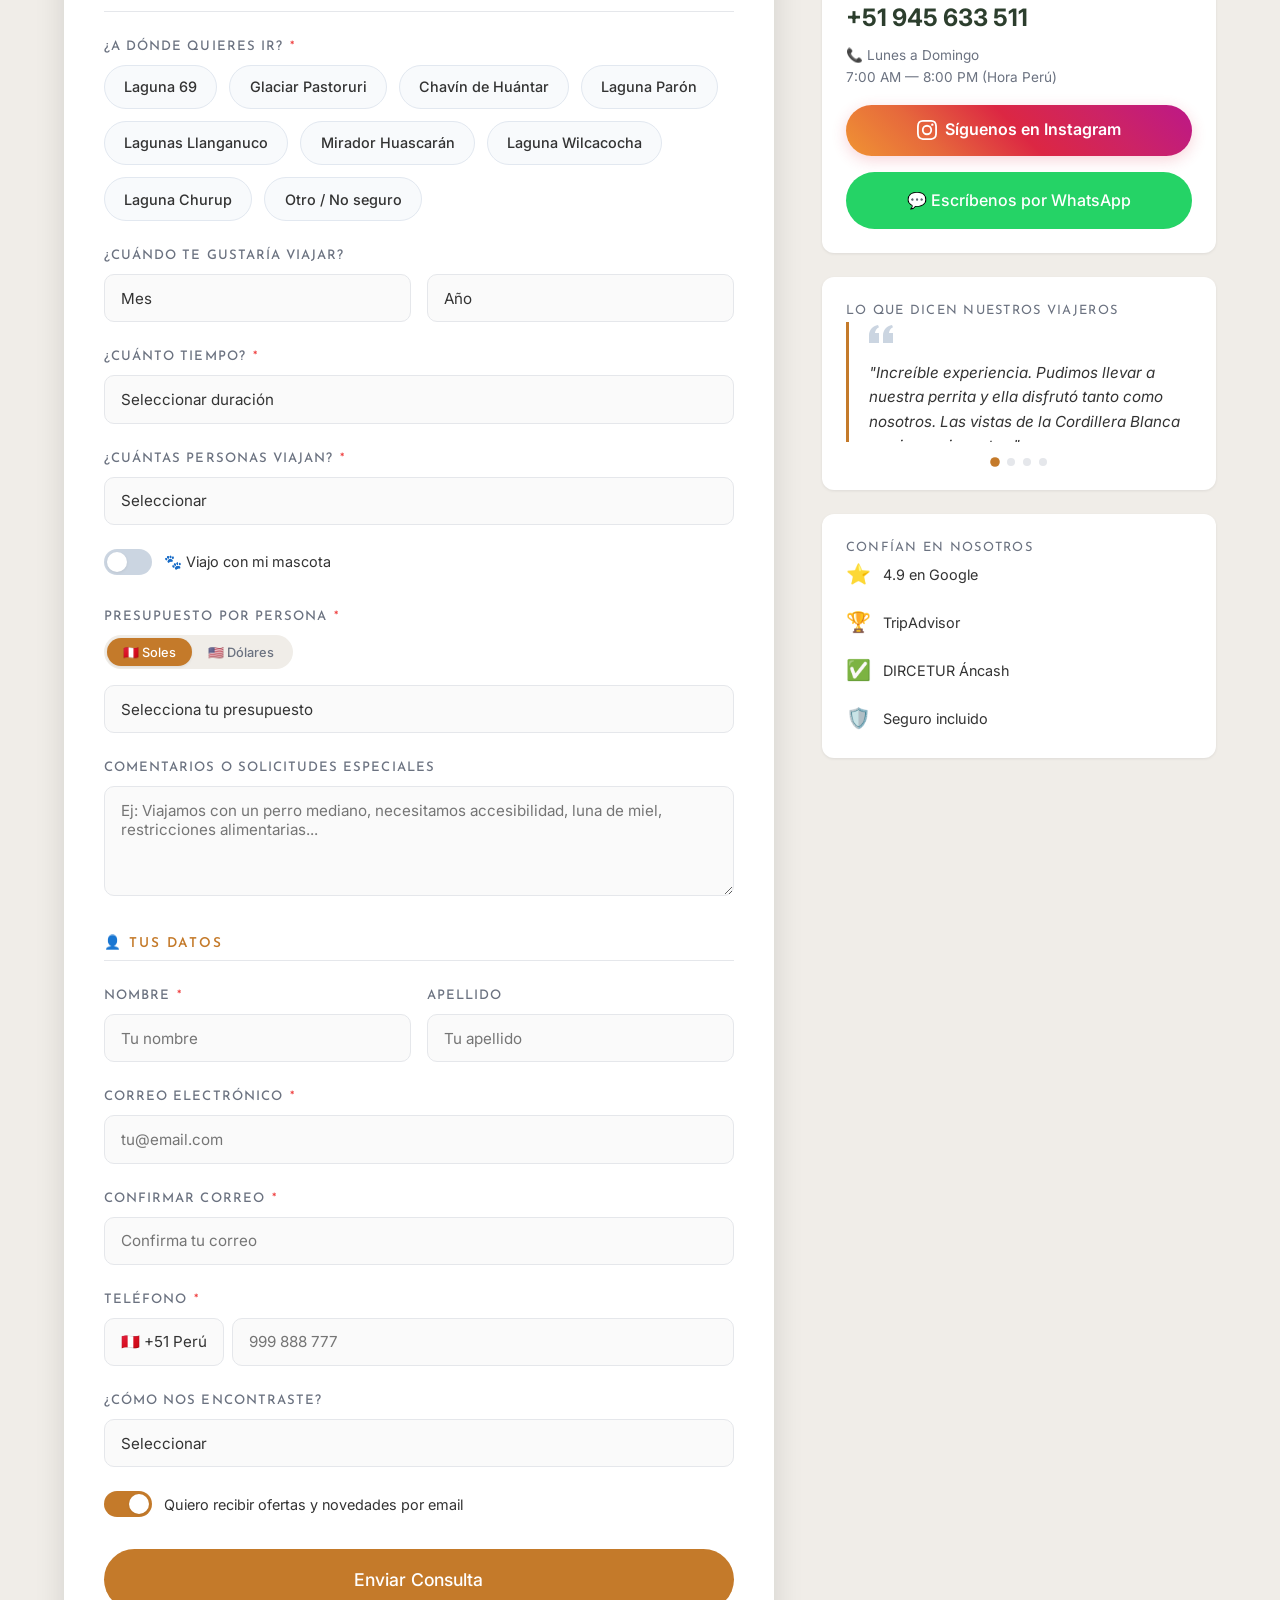
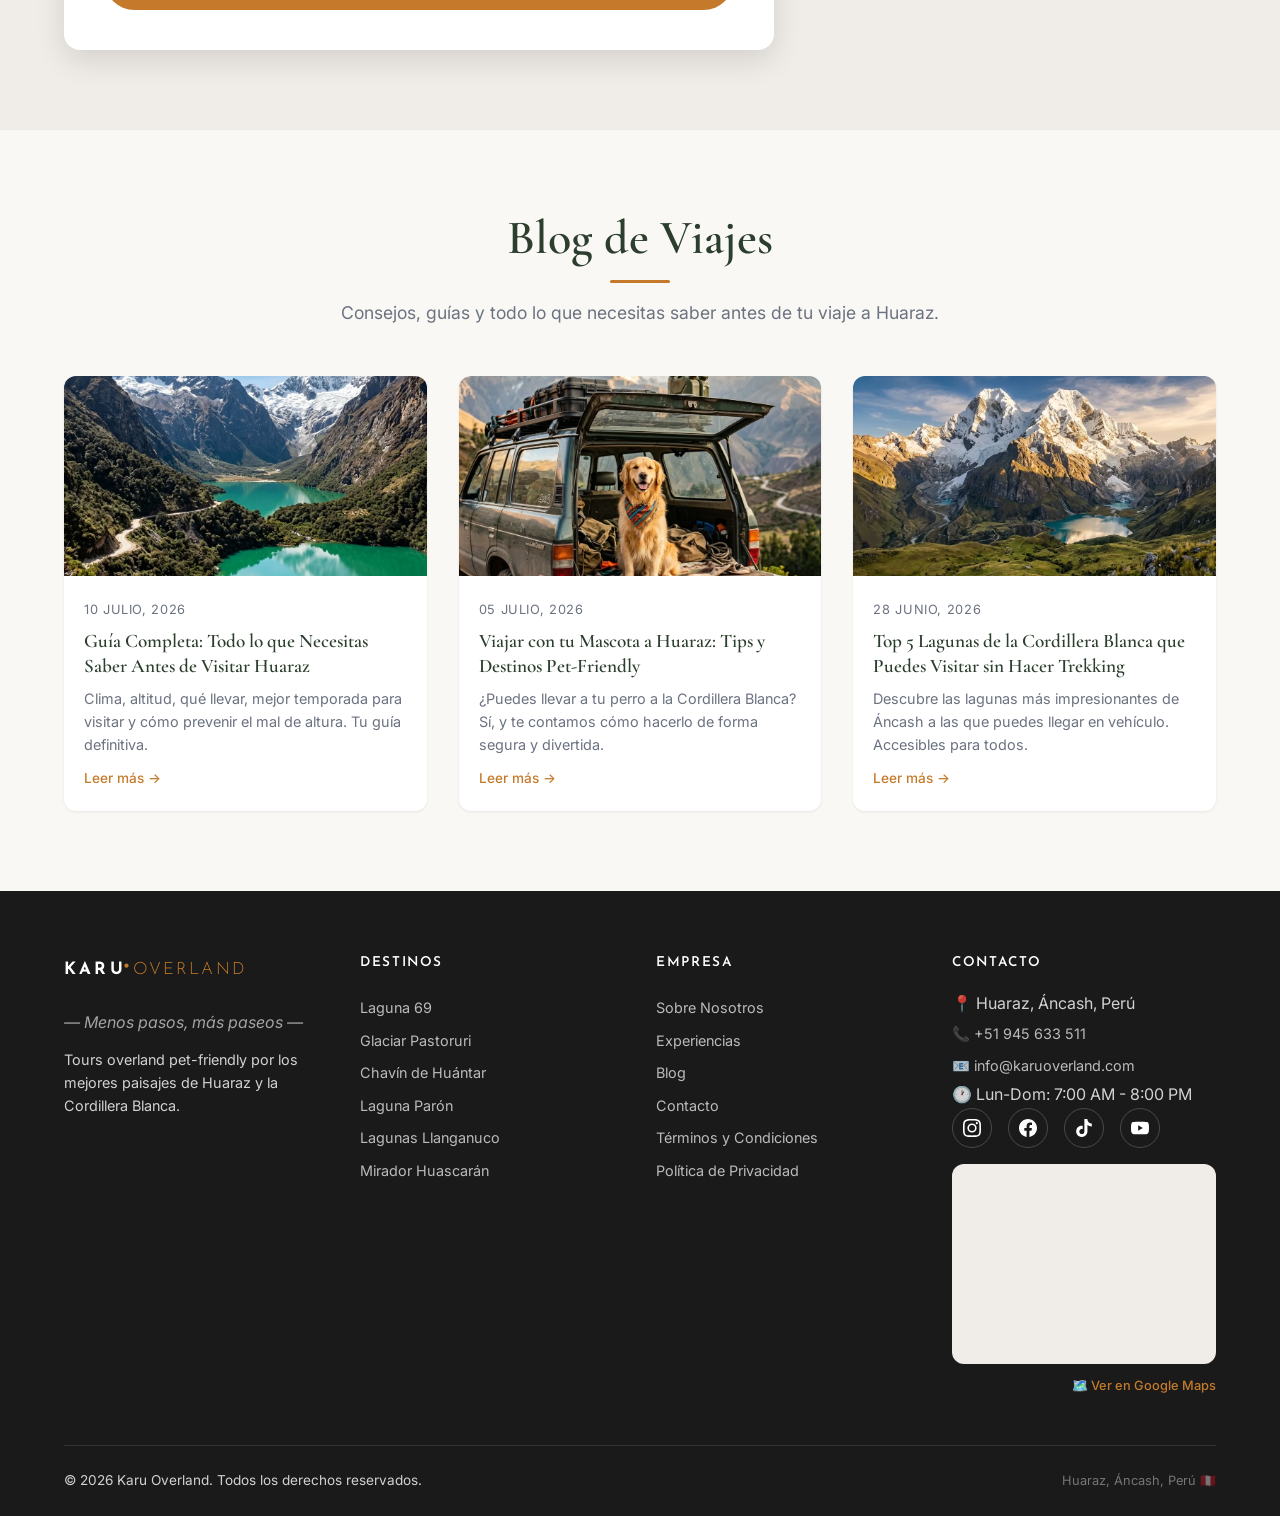
==== commit 9b321baf: "fix: Resolve checkbox array data collection and translation bugs" ====
--- a/index.html
+++ b/index.html
@@ -1001,7 +1001,7 @@
 
     <!-- ========== SCRIPTS ========== -->
     <script src="js/main.js?v=2" defer></script>
-    <script src="js/form-handler.js?v=5" defer></script>
+    <script src="js/form-handler.js?v=6" defer></script>
 </body>
 </html>
 
@@ -1023,3 +1023,4 @@
 
 
 
+
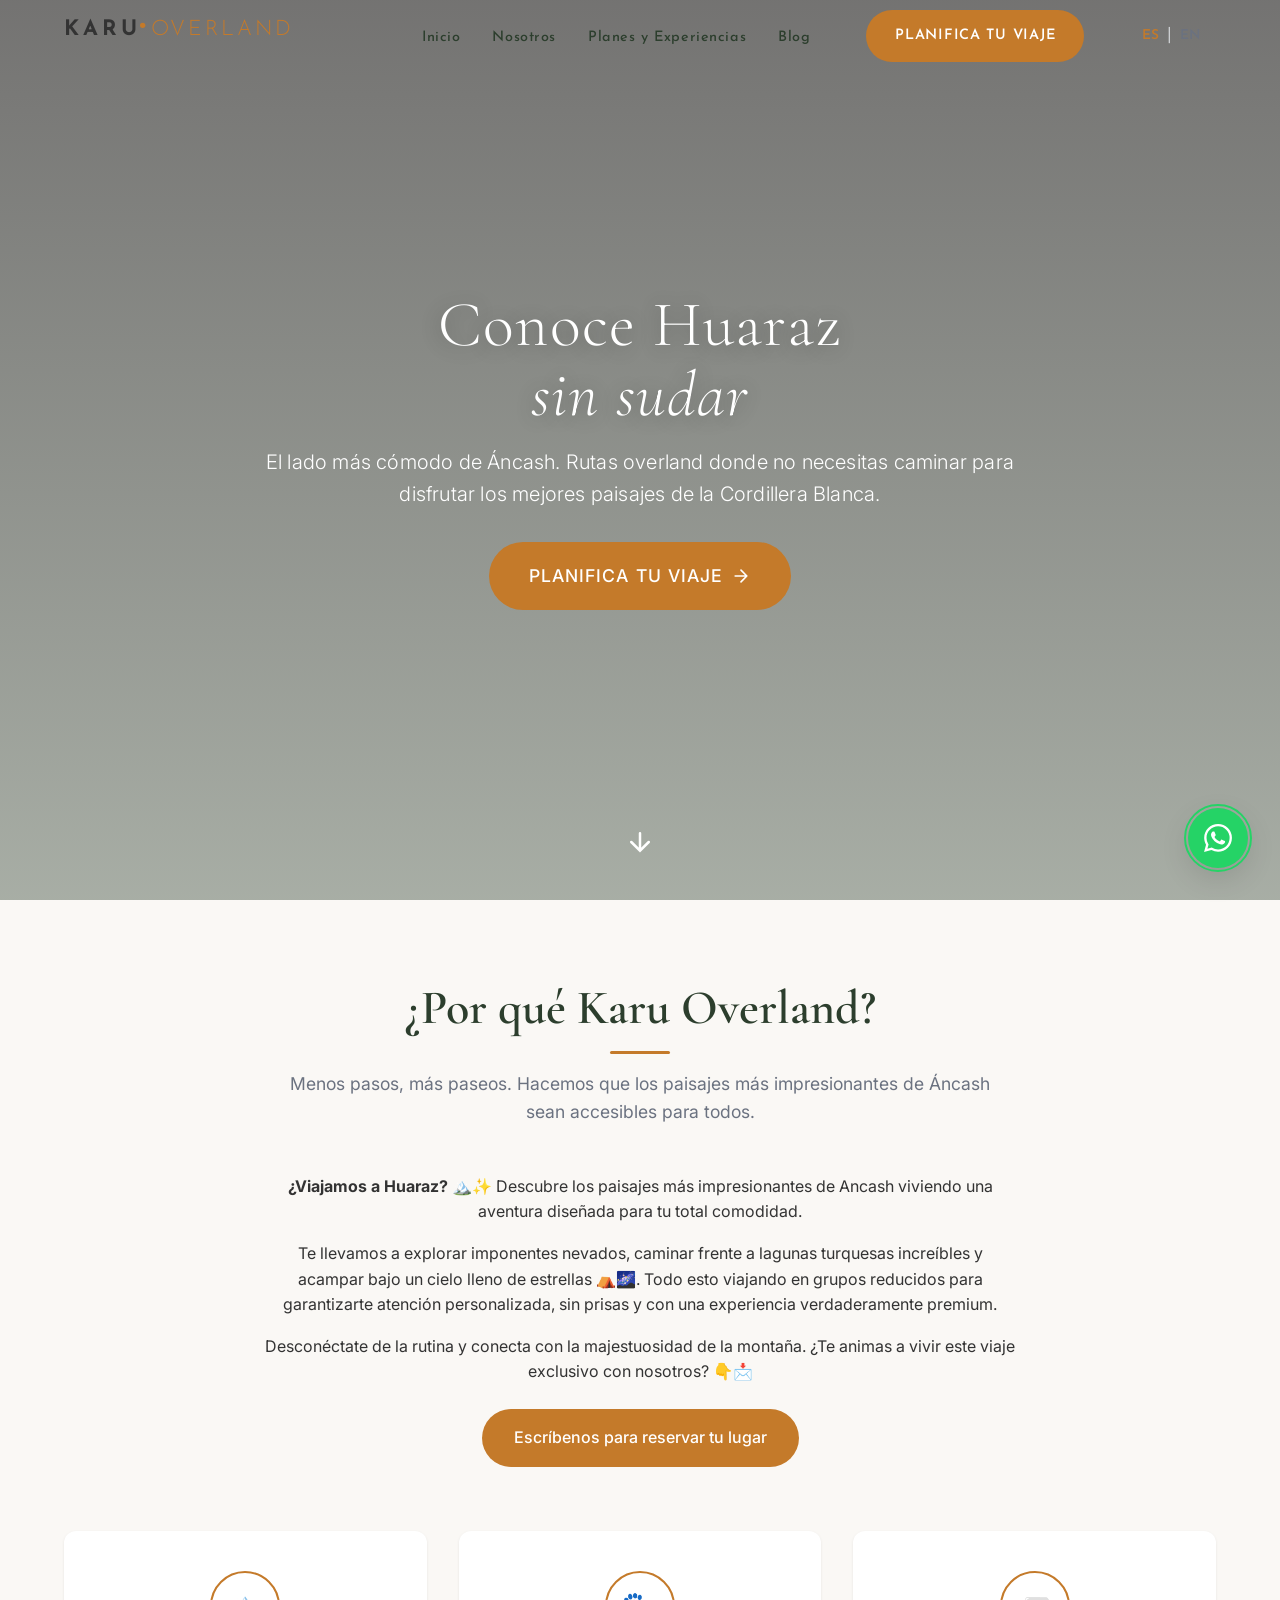
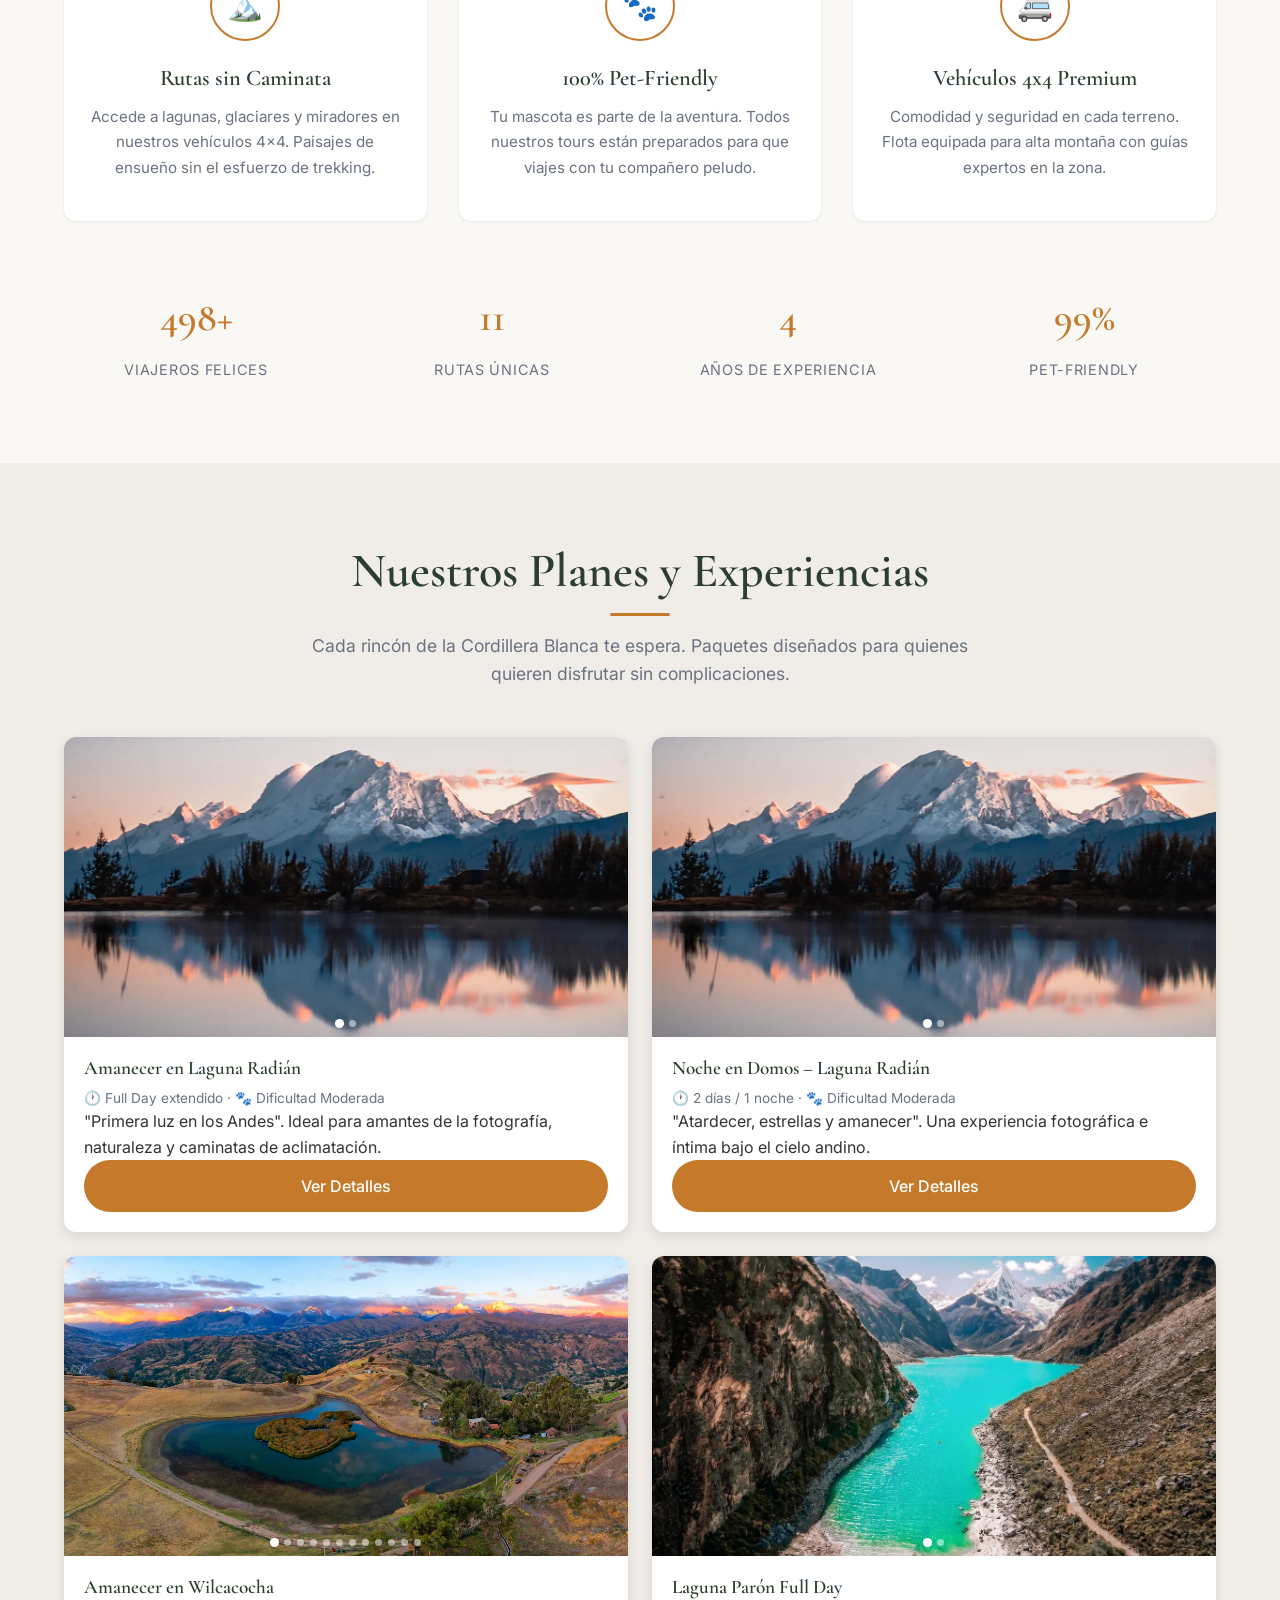
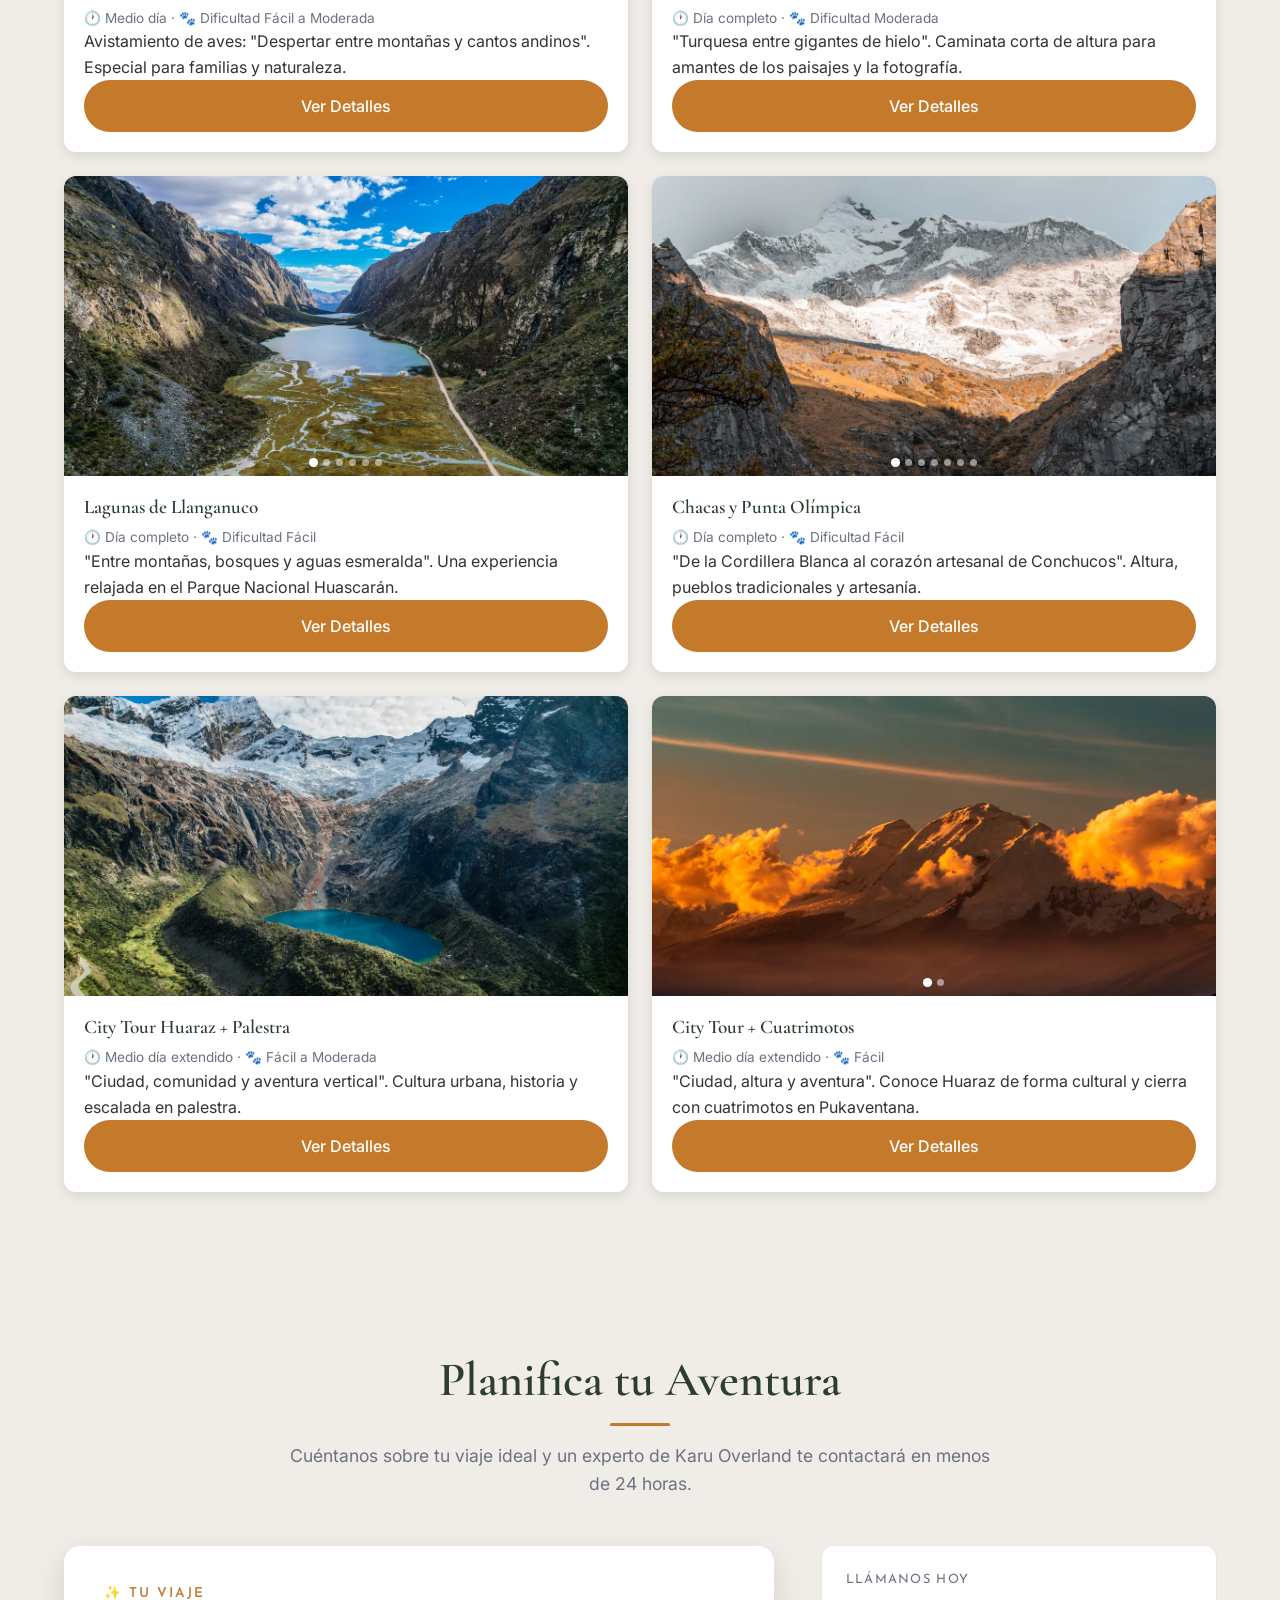
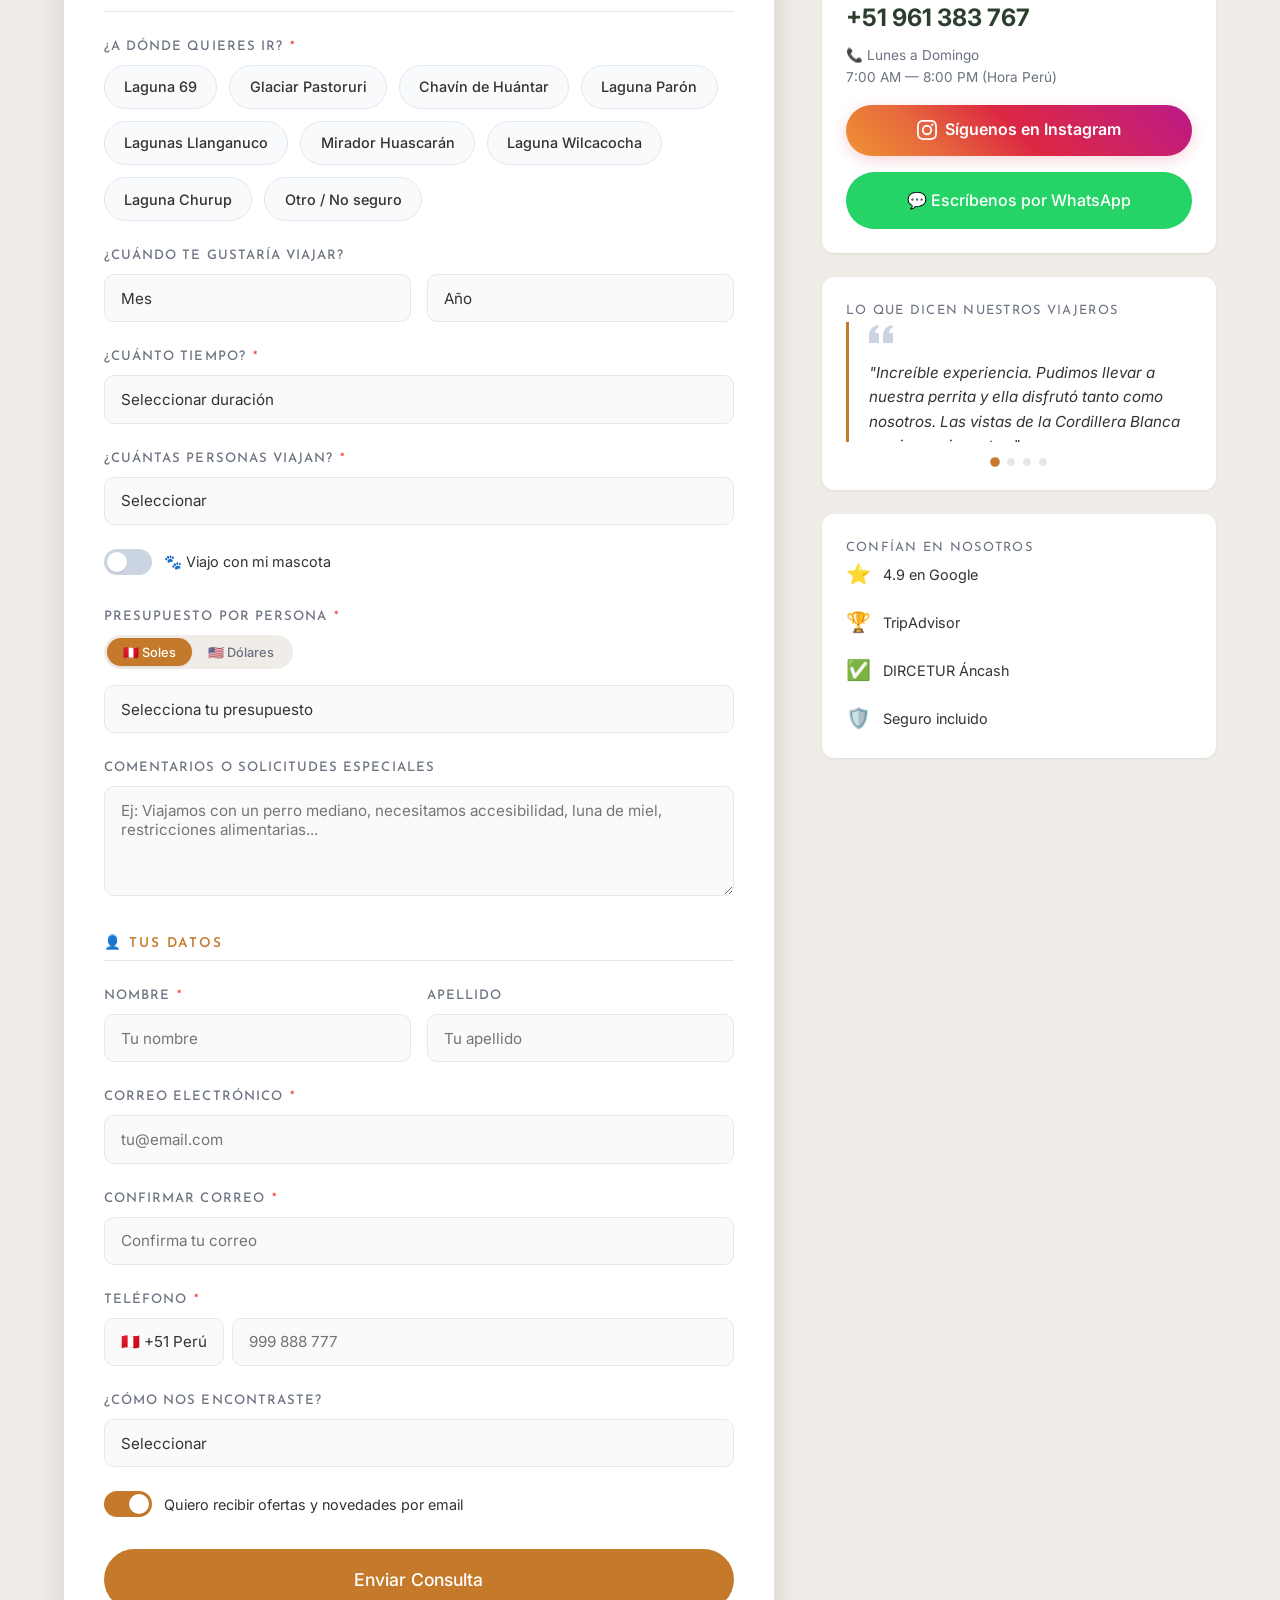
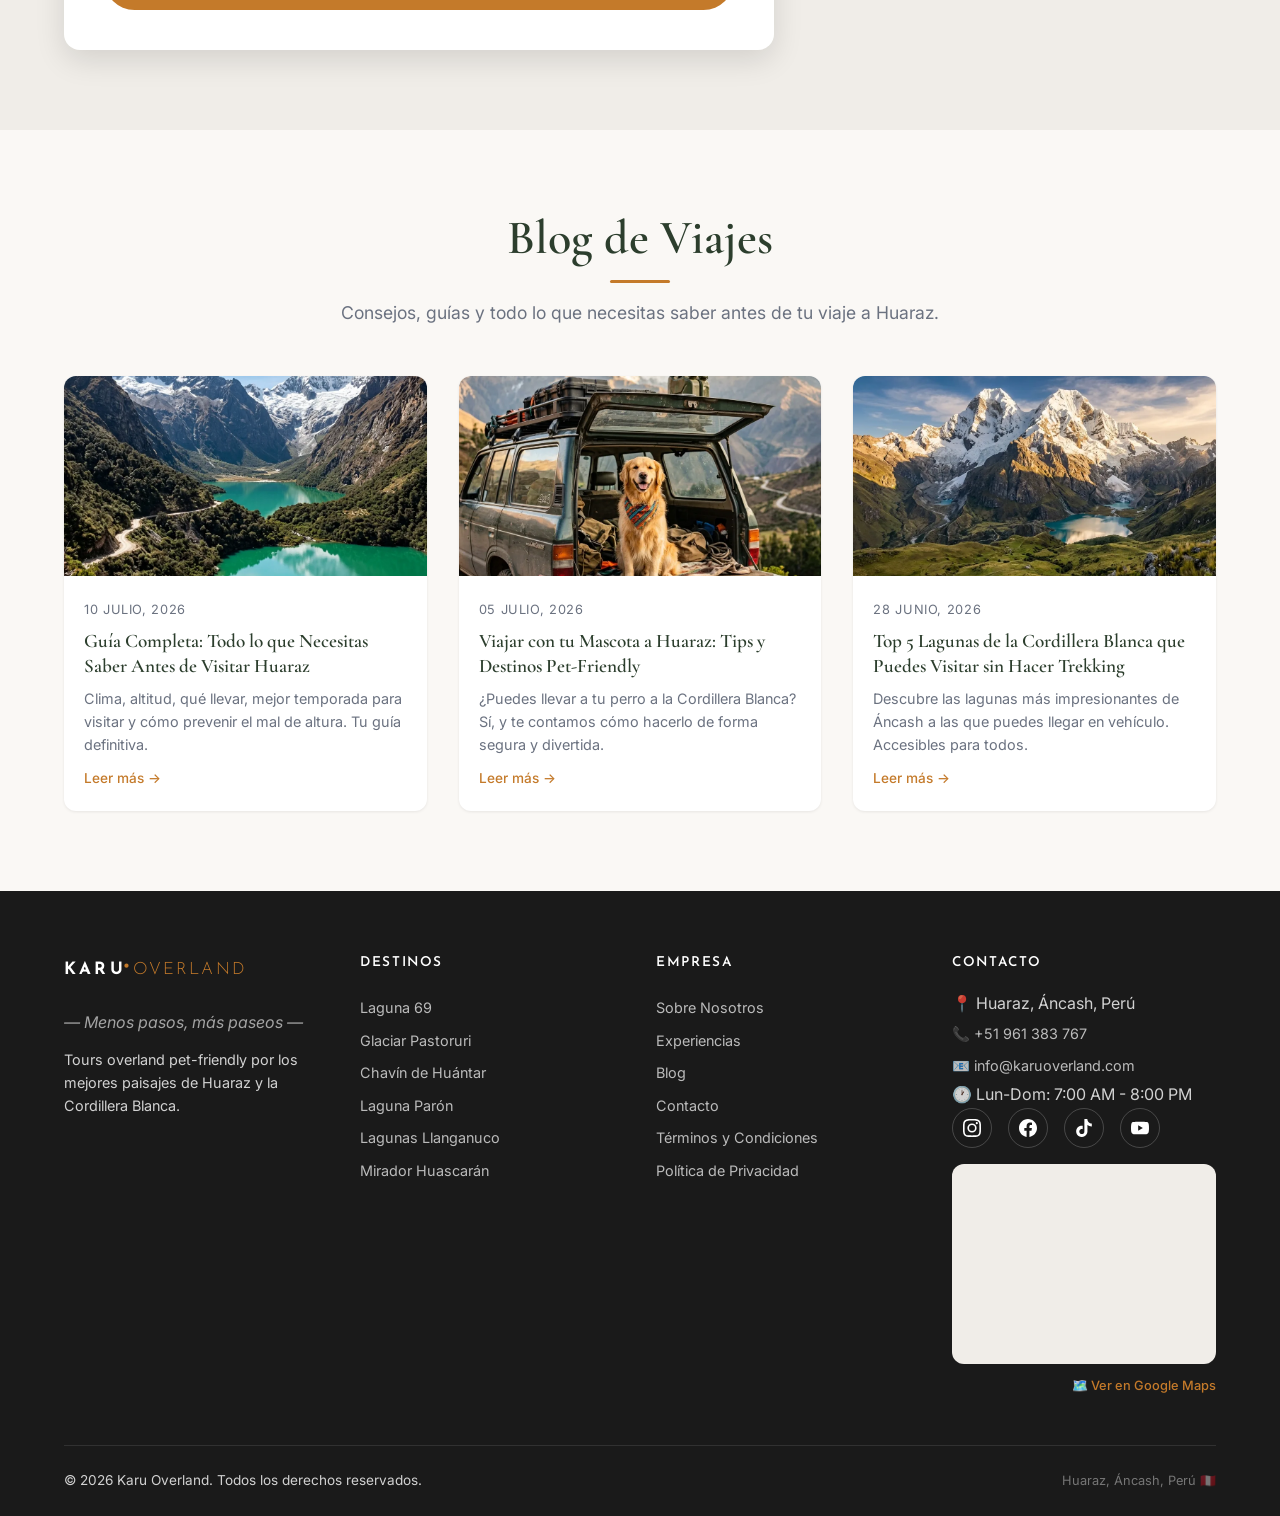
==== commit c2854904: "fix: Update phone numbers to +51 961383767" ====
--- a/index.html
+++ b/index.html
@@ -77,7 +77,7 @@
                 "logo": "https://karuoverland.com/assets/img/brand/logo-principal.png",
                 "description": "Viajes, turismo y experiencias 100% pet-friendly en Huaraz, Cordillera Blanca y Callejón de Huaylas.",
                 "slogan": "Menos pasos, más paseos",
-                "telephone": "+51-XXX-XXX-XXX",
+                "telephone": "+51-961-383-767",
                 "areaServed": [
                     {
                         "@type": "AdministrativeArea",
@@ -128,7 +128,7 @@
                 "@id": "https://karuoverland.com/#localbusiness",
                 "name": "Karu Overland",
                 "image": "https://karuoverland.com/assets/img/brand/logo-principal.png",
-                "telephone": "+51-XXX-XXX-XXX",
+                "telephone": "+51-961-383-767",
                 "address": {
                     "@type": "PostalAddress",
                     "addressLocality": "Huaraz",
@@ -686,7 +686,7 @@
                     <!-- Contacto Directo -->
                     <div class="sidebar__block">
                         <p class="sidebar__contact-title">Llámanos hoy</p>
-                        <a href="tel:+51945633511" class="sidebar__phone" id="phone-cta">+51 945 633 511</a>
+                        <a href="tel:+51961383767" class="sidebar__phone" id="phone-cta">+51 961 383 767</a>
                         <p class="sidebar__hours">
                             📞 Lunes a Domingo<br>
                             7:00 AM — 8:00 PM (Hora Perú)
@@ -695,7 +695,7 @@
                             <svg width="20" height="20" viewBox="0 0 24 24" fill="currentColor"><path d="M12 2.163c3.204 0 3.584.012 4.85.07 3.252.148 4.771 1.691 4.919 4.919.058 1.265.069 1.645.069 4.849 0 3.205-.012 3.584-.069 4.849-.149 3.225-1.664 4.771-4.919 4.919-1.266.058-1.644.07-4.85.07-3.204 0-3.584-.012-4.849-.07-3.26-.149-4.771-1.699-4.919-4.92-.058-1.265-.07-1.644-.07-4.849 0-3.204.013-3.583.07-4.849.149-3.227 1.664-4.771 4.919-4.919 1.266-.057 1.645-.069 4.849-.069zM12 0C8.741 0 8.333.014 7.053.072 2.695.272.273 2.69.073 7.052.014 8.333 0 8.741 0 12c0 3.259.014 3.668.072 4.948.2 4.358 2.618 6.78 6.98 6.98C8.333 23.986 8.741 24 12 24c3.259 0 3.668-.014 4.948-.072 4.354-.2 6.782-2.618 6.979-6.98.059-1.28.073-1.689.073-4.948 0-3.259-.014-3.667-.072-4.947-.196-4.354-2.617-6.78-6.979-6.98C15.668.014 15.259 0 12 0zm0 5.838a6.162 6.162 0 100 12.324 6.162 6.162 0 000-12.324zM12 16a4 4 0 110-8 4 4 0 010 8zm6.406-11.845a1.44 1.44 0 100 2.881 1.44 1.44 0 000-2.881z"/></svg>
                             Síguenos en Instagram
                         </a>
-                        <a href="https://wa.me/51945633511?text=Hola%20Karu%20Overland%2C%20quiero%20información%20sobre%20sus%20tours" class="btn btn--whatsapp btn--full" target="_blank" rel="noopener">
+                        <a href="https://wa.me/51961383767?text=Hola%20Karu%20Overland%2C%20quiero%20información%20sobre%20sus%20tours" class="btn btn--whatsapp btn--full" target="_blank" rel="noopener">
                             💬 Escríbenos por WhatsApp
                         </a>
                     </div>
@@ -907,7 +907,7 @@
                     <h4 class="footer__col-title">Contacto</h4>
                     <ul class="footer__links">
                         <li>📍 Huaraz, Áncash, Perú</li>
-                        <li><a href="tel:+51945633511">📞 +51 945 633 511</a></li>
+                        <li><a href="tel:+51961383767">📞 +51 961 383 767</a></li>
                         <li><a href="mailto:info@karuoverland.com">📧 info@karuoverland.com</a></li>
                         <li>🕐 Lun-Dom: 7:00 AM - 8:00 PM</li>
                     </ul>
@@ -949,7 +949,7 @@
     <!-- ============================================================
          WHATSAPP FLOATING BUTTON
     ============================================================= -->
-    <a href="https://wa.me/51945633511?text=Hola%20Karu%20Overland%2C%20quiero%20información%20sobre%20sus%20tours%20%F0%9F%8F%94%EF%B8%8F" class="whatsapp-float" target="_blank" rel="noopener" aria-label="Contactar por WhatsApp" id="whatsapp-btn">
+    <a href="https://wa.me/51961383767?text=Hola%20Karu%20Overland%2C%20quiero%20información%20sobre%20sus%20tours%20%F0%9F%8F%94%EF%B8%8F" class="whatsapp-float" target="_blank" rel="noopener" aria-label="Contactar por WhatsApp" id="whatsapp-btn">
         <svg width="28" height="28" viewBox="0 0 24 24" fill="currentColor"><path d="M17.472 14.382c-.297-.149-1.758-.867-2.03-.967-.273-.099-.471-.148-.67.15-.197.297-.767.966-.94 1.164-.173.199-.347.223-.644.075-.297-.15-1.255-.463-2.39-1.475-.883-.788-1.48-1.761-1.653-2.059-.173-.297-.018-.458.13-.606.134-.133.298-.347.446-.52.149-.174.198-.298.298-.497.099-.198.05-.371-.025-.52-.075-.149-.669-1.612-.916-2.207-.242-.579-.487-.5-.669-.51-.173-.008-.371-.01-.57-.01-.198 0-.52.074-.792.372-.272.297-1.04 1.016-1.04 2.479 0 1.462 1.065 2.875 1.213 3.074.149.198 2.096 3.2 5.077 4.487.709.306 1.262.489 1.694.625.712.227 1.36.195 1.871.118.571-.085 1.758-.719 2.006-1.413.248-.694.248-1.289.173-1.413-.074-.124-.272-.198-.57-.347m-5.421 7.403h-.004a9.87 9.87 0 01-5.031-1.378l-.361-.214-3.741.982.998-3.648-.235-.374a9.86 9.86 0 01-1.51-5.26c.001-5.45 4.436-9.884 9.888-9.884 2.64 0 5.122 1.03 6.988 2.898a9.825 9.825 0 012.893 6.994c-.003 5.45-4.437 9.884-9.885 9.884m8.413-18.297A11.815 11.815 0 0012.05 0C5.495 0 .16 5.335.157 11.892c0 2.096.547 4.142 1.588 5.945L.057 24l6.305-1.654a11.882 11.882 0 005.683 1.448h.005c6.554 0 11.89-5.335 11.893-11.893a11.821 11.821 0 00-3.48-8.413z"/></svg>
     </a>
 
@@ -1024,3 +1024,4 @@
 
 
 
+
